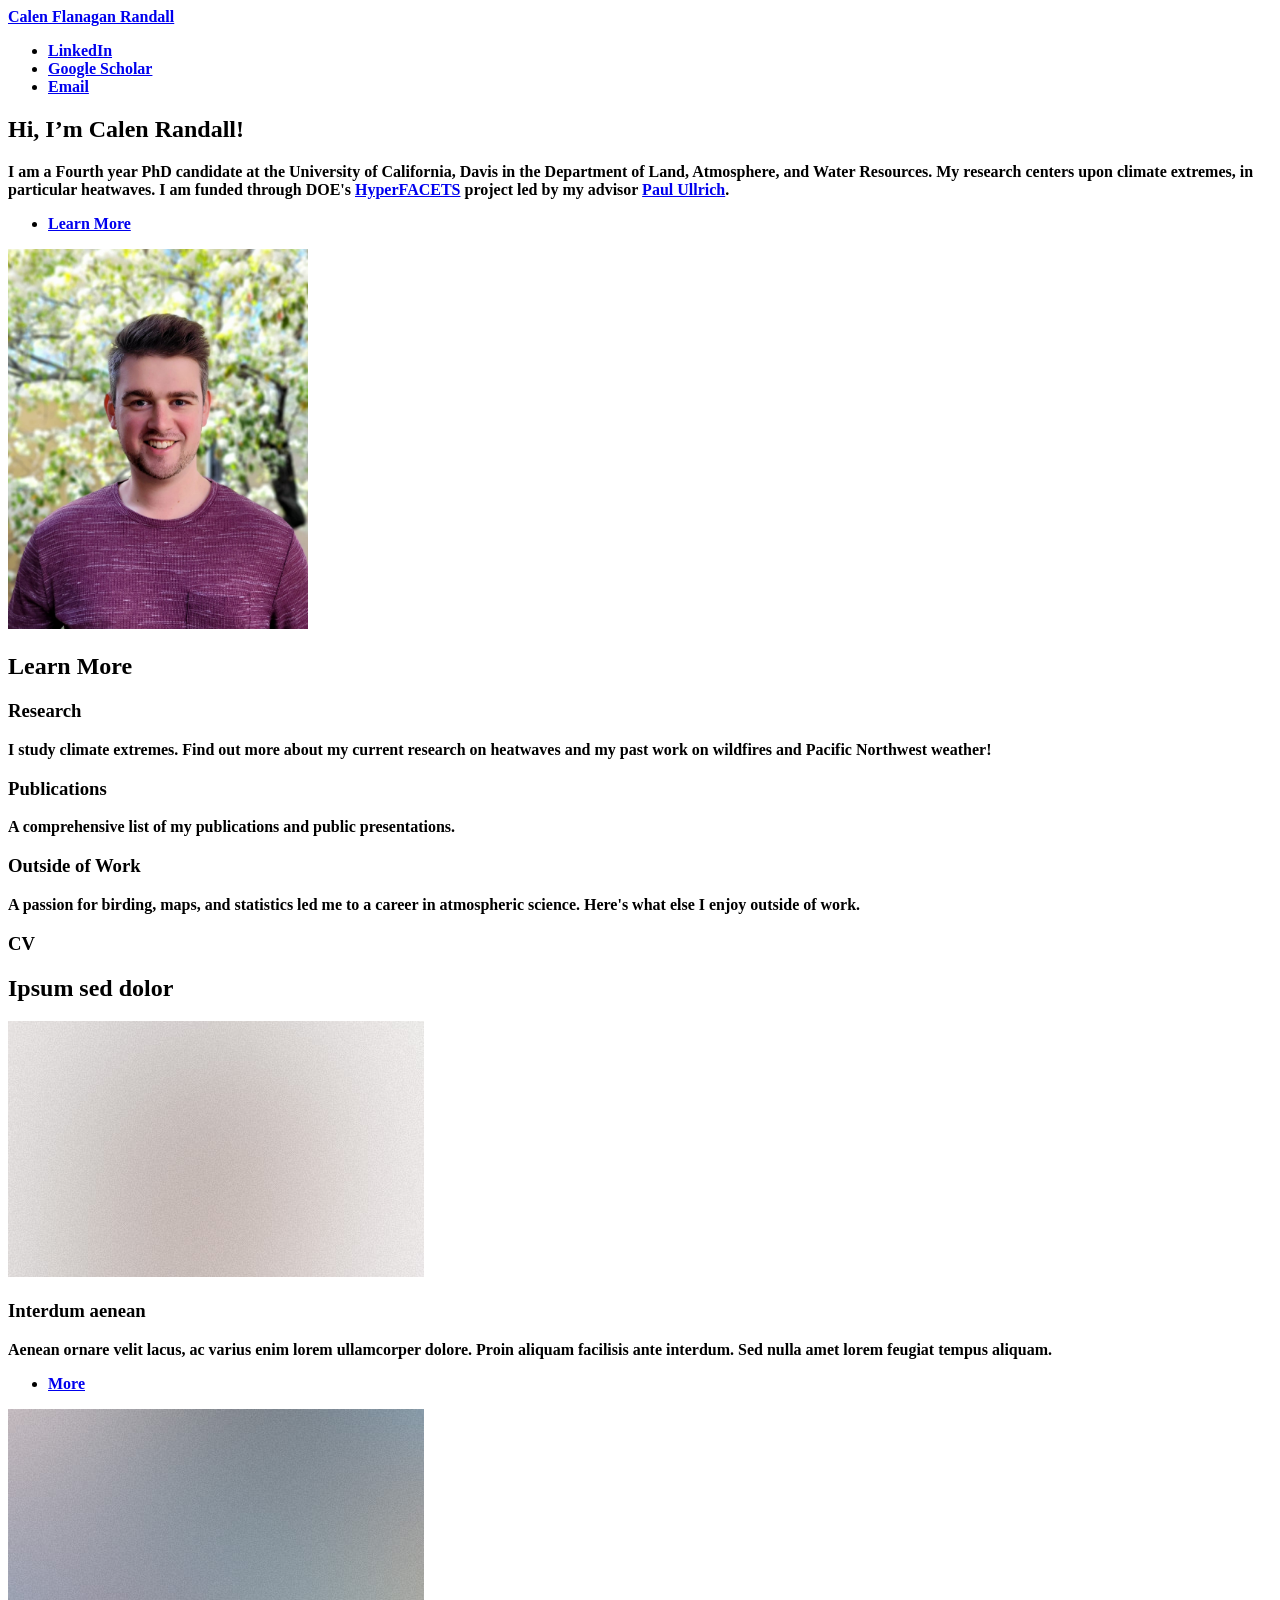
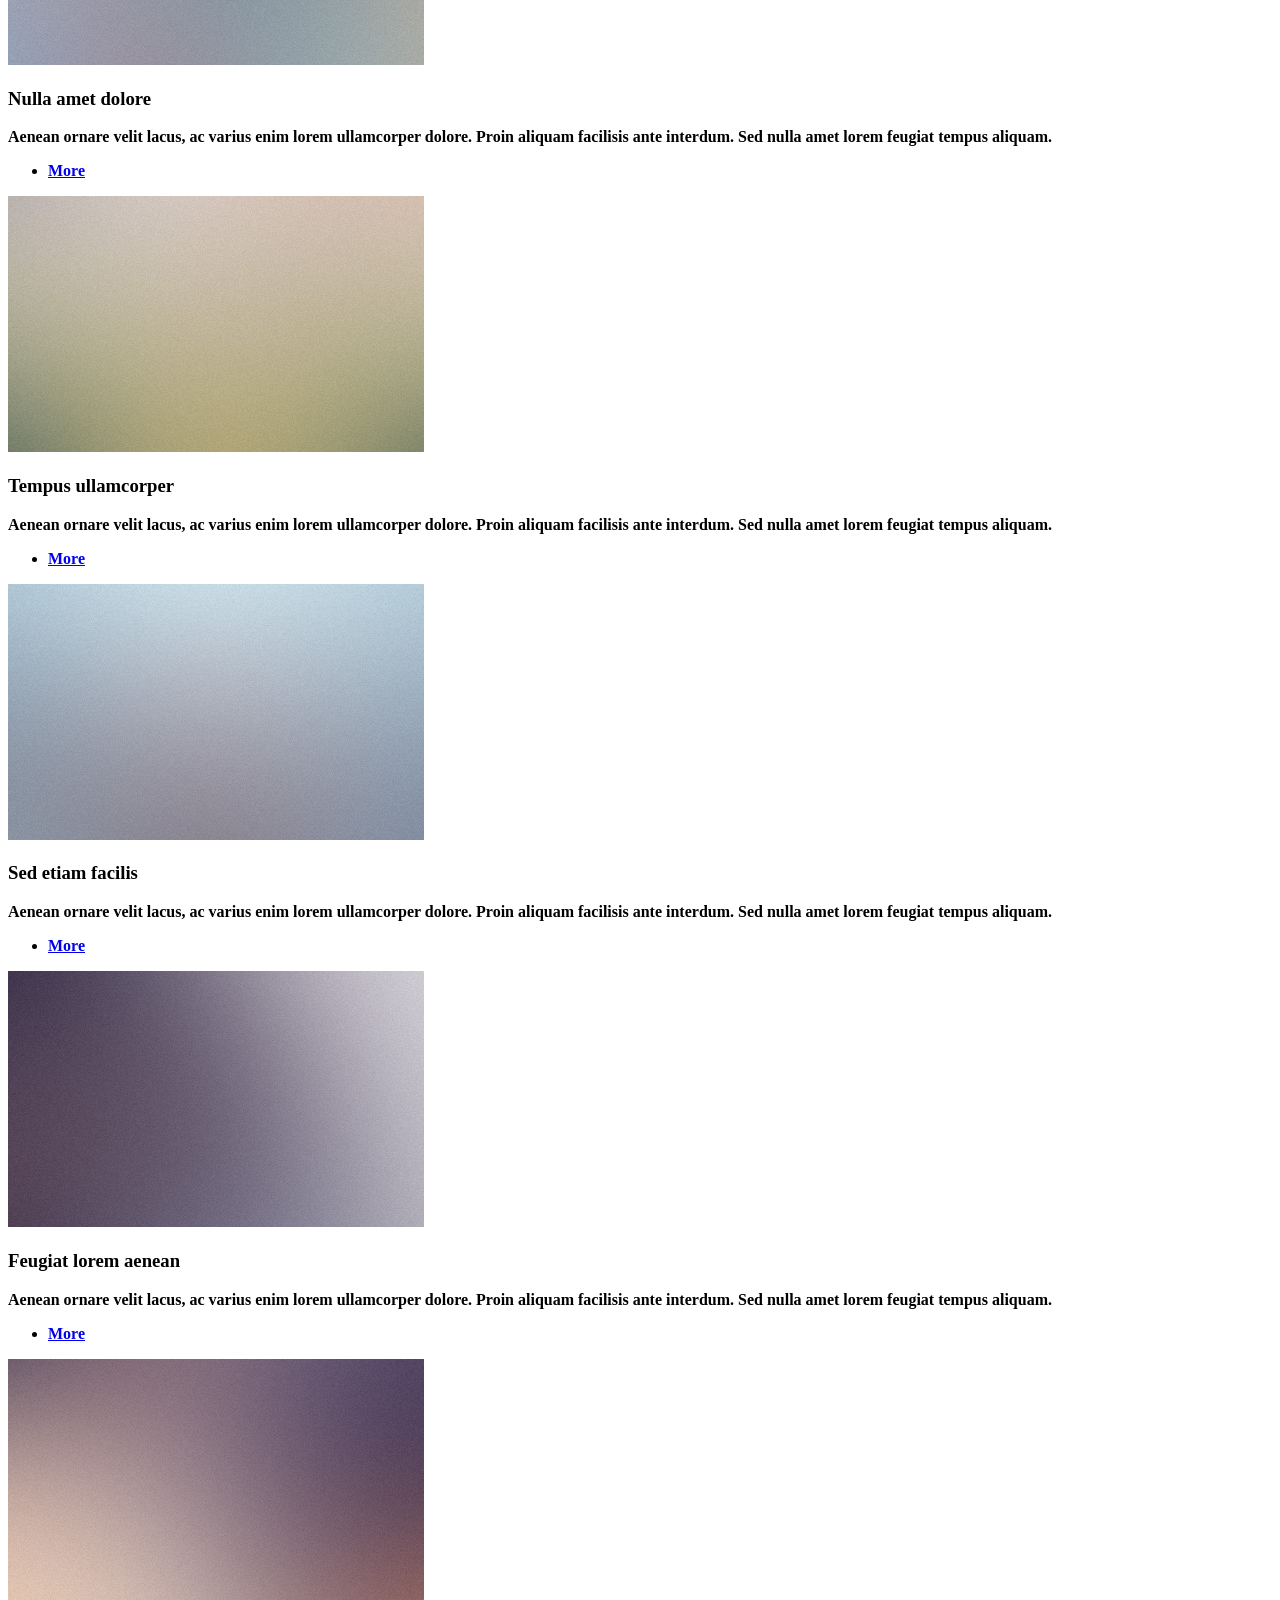
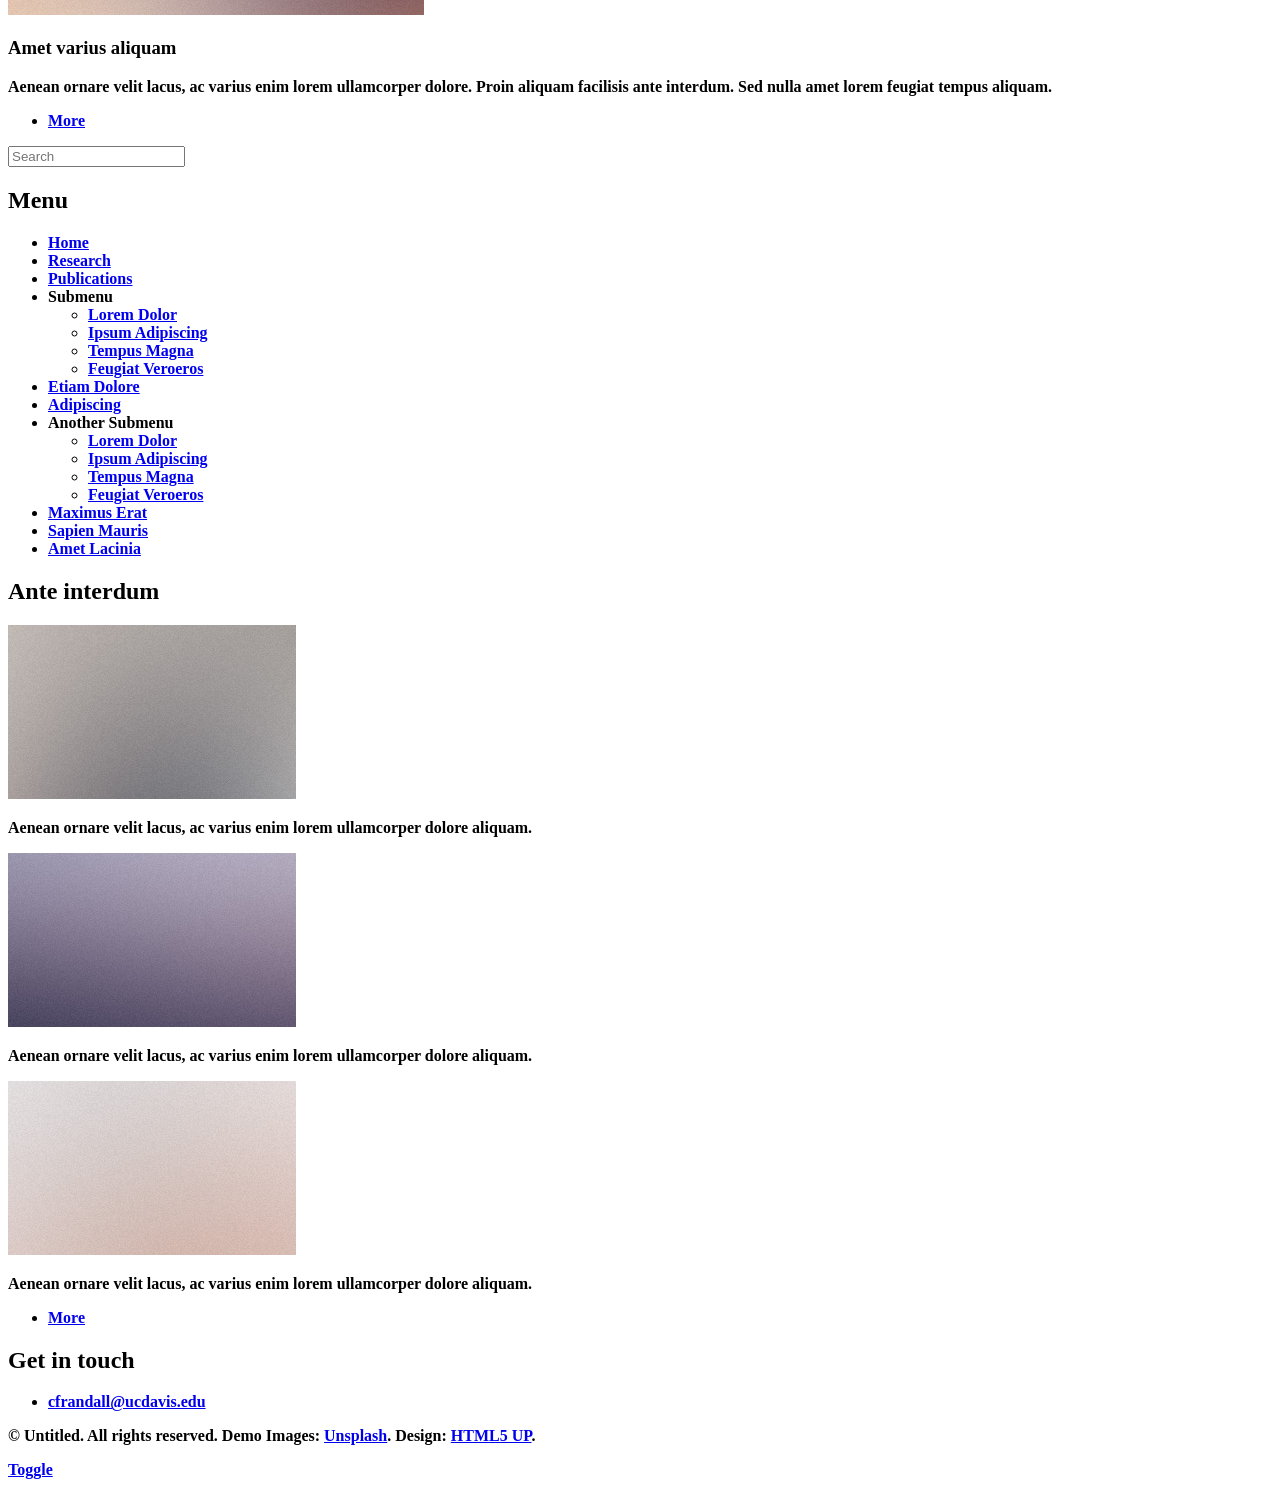
==== index.html @ b9c33fee "Replace HTML entity codes with actual characters" ====
<!DOCTYPE HTML>
<!--
	Calen Flanagan Randall
-->
<html>
	<head>
		<title>Calen Flanagan Randall</title>
		<meta charset="utf-8" />
		<meta name="viewport" content="width=device-width, initial-scale=1, user-scalable=no" />
		<link rel="stylesheet" href="assets/css/main.css" />
	</head>
	<body class="is-preload">

		<!-- Wrapper -->
			<div id="wrapper">

				<!-- Main -->
					<div id="main">
						<div class="inner">

							<!-- Header -->
								<header id="header">
									<a href="index.html" class="logo"><strong>Calen Flanagan Randall</a>
										<ul class="icons">
										  <!-- LinkedIn -->
										  <li>
										    <a href="https://www.linkedin.com/in/calen-randall-4a6a5a121/" class="icon brands fa-linkedin" target="_blank">
										      <span class="label">LinkedIn</span>
										    </a>
										  </li>
										
										  <!-- Google Scholar -->
										  <li>
										    <a href="https://scholar.google.com/citations?user=Tl04K30AAAAJ&hl=en&oi=ao" class="icon brands fa-google" target="_blank">
										      <span class="label">Google Scholar</span>
										    </a>
										  </li>
										
										  <!-- Gmail -->
										  <li>
										    <a href="mailto:cfrandall@ucdavis.edu" class="icon fa-envelope" target="_blank">
										      <span class="label">Email</span>
										    </a>
										  </li>
										</ul>
								</header>

							<!-- Banner -->
								<section id="banner">
									<div class="content">
										<header>
											<h1>Hi, I’m Calen Randall!<br />

										</header>
										<p>
										  I am a Fourth year PhD candidate at the University of California, Davis in the Department of Land, Atmosphere, and Water Resources. My research centers upon climate extremes, in particular heatwaves. I am funded through DOE's 
										  <a href="https://hyperfacets.ucdavis.edu" target="_blank">HyperFACETS</a> project led by my advisor
											<a href="https://climate.ucdavis.edu" target="_blank">Paul Ullrich</a>.
										</p>
										<ul class="actions">
											<li><a href="#" class="button big">Learn More</a></li>
										</ul>
									</div>
									<span class="image object">
										<img src="images/c9d5d6b9-859e-4ee4-bd89-5c98ac299bd4.jpg" alt="Head Shot" width="300" />
									</span>
								</section>

							<!-- Section -->
								<section>
									<header class="major">
										<h2>Learn More</h2>
									</header>
									<div class="features">
										<article>
											<span class="icon fa-thermometer-full"></span>
											<div class="content">
												<h3>Research</h3>
												<p>I study climate extremes. Find out more about my current research on heatwaves and my past work on wildfires and Pacific Northwest weather!</p>
											</div>
										</article>
										<article>
											<span class="icon solid fa-scroll"></span>
											<div class="content">
												<h3>Publications</h3>
												<p>A comprehensive list of my publications and public presentations.</p>
											</div>
										</article>
										<article>
											<span class="icon solid fa-crow"></span>
											<div class="content">
												<h3>Outside of Work</h3>
												<p>A passion for birding, maps, and statistics led me to a career in atmospheric science. Here's what else I enjoy outside of work.</p>
											</div>
										</article>
										<article>
											<span class="icon solid fa-file-alt"></span>
											<div class="content">
												<h3>CV</h3>
												<p></p>
											</div>
										</article>
									</div>
								</section>

							<!-- Section -->
								<section>
									<header class="major">
										<h2>Ipsum sed dolor</h2>
									</header>
									<div class="posts">
										<article>
											<a href="#" class="image"><img src="images/pic01.jpg" alt="" /></a>
											<h3>Interdum aenean</h3>
											<p>Aenean ornare velit lacus, ac varius enim lorem ullamcorper dolore. Proin aliquam facilisis ante interdum. Sed nulla amet lorem feugiat tempus aliquam.</p>
											<ul class="actions">
												<li><a href="#" class="button">More</a></li>
											</ul>
										</article>
										<article>
											<a href="#" class="image"><img src="images/pic02.jpg" alt="" /></a>
											<h3>Nulla amet dolore</h3>
											<p>Aenean ornare velit lacus, ac varius enim lorem ullamcorper dolore. Proin aliquam facilisis ante interdum. Sed nulla amet lorem feugiat tempus aliquam.</p>
											<ul class="actions">
												<li><a href="#" class="button">More</a></li>
											</ul>
										</article>
										<article>
											<a href="#" class="image"><img src="images/pic03.jpg" alt="" /></a>
											<h3>Tempus ullamcorper</h3>
											<p>Aenean ornare velit lacus, ac varius enim lorem ullamcorper dolore. Proin aliquam facilisis ante interdum. Sed nulla amet lorem feugiat tempus aliquam.</p>
											<ul class="actions">
												<li><a href="#" class="button">More</a></li>
											</ul>
										</article>
										<article>
											<a href="#" class="image"><img src="images/pic04.jpg" alt="" /></a>
											<h3>Sed etiam facilis</h3>
											<p>Aenean ornare velit lacus, ac varius enim lorem ullamcorper dolore. Proin aliquam facilisis ante interdum. Sed nulla amet lorem feugiat tempus aliquam.</p>
											<ul class="actions">
												<li><a href="#" class="button">More</a></li>
											</ul>
										</article>
										<article>
											<a href="#" class="image"><img src="images/pic05.jpg" alt="" /></a>
											<h3>Feugiat lorem aenean</h3>
											<p>Aenean ornare velit lacus, ac varius enim lorem ullamcorper dolore. Proin aliquam facilisis ante interdum. Sed nulla amet lorem feugiat tempus aliquam.</p>
											<ul class="actions">
												<li><a href="#" class="button">More</a></li>
											</ul>
										</article>
										<article>
											<a href="#" class="image"><img src="images/pic06.jpg" alt="" /></a>
											<h3>Amet varius aliquam</h3>
											<p>Aenean ornare velit lacus, ac varius enim lorem ullamcorper dolore. Proin aliquam facilisis ante interdum. Sed nulla amet lorem feugiat tempus aliquam.</p>
											<ul class="actions">
												<li><a href="#" class="button">More</a></li>
											</ul>
										</article>
									</div>
								</section>

						</div>
					</div>

				<!-- Sidebar -->
					<div id="sidebar">
						<div class="inner">

							<!-- Search -->
								<section id="search" class="alt">
									<form method="post" action="#">
										<input type="text" name="query" id="query" placeholder="Search" />
									</form>
								</section>

							<!-- Menu -->
								<nav id="menu">
									<header class="major">
										<h2>Menu</h2>
									</header>
									<ul>
										<li><a href="index.html">Home</a></li>
										<li><a href="generic.html">Research</a></li>
										<li><a href="elements.html">Publications</a></li>
										<li>
											<span class="opener">Submenu</span>
											<ul>
												<li><a href="#">Lorem Dolor</a></li>
												<li><a href="#">Ipsum Adipiscing</a></li>
												<li><a href="#">Tempus Magna</a></li>
												<li><a href="#">Feugiat Veroeros</a></li>
											</ul>
										</li>
										<li><a href="#">Etiam Dolore</a></li>
										<li><a href="#">Adipiscing</a></li>
										<li>
											<span class="opener">Another Submenu</span>
											<ul>
												<li><a href="#">Lorem Dolor</a></li>
												<li><a href="#">Ipsum Adipiscing</a></li>
												<li><a href="#">Tempus Magna</a></li>
												<li><a href="#">Feugiat Veroeros</a></li>
											</ul>
										</li>
										<li><a href="#">Maximus Erat</a></li>
										<li><a href="#">Sapien Mauris</a></li>
										<li><a href="#">Amet Lacinia</a></li>
									</ul>
								</nav>

							<!-- Section -->
								<section>
									<header class="major">
										<h2>Ante interdum</h2>
									</header>
									<div class="mini-posts">
										<article>
											<a href="#" class="image"><img src="images/pic07.jpg" alt="" /></a>
											<p>Aenean ornare velit lacus, ac varius enim lorem ullamcorper dolore aliquam.</p>
										</article>
										<article>
											<a href="#" class="image"><img src="images/pic08.jpg" alt="" /></a>
											<p>Aenean ornare velit lacus, ac varius enim lorem ullamcorper dolore aliquam.</p>
										</article>
										<article>
											<a href="#" class="image"><img src="images/pic09.jpg" alt="" /></a>
											<p>Aenean ornare velit lacus, ac varius enim lorem ullamcorper dolore aliquam.</p>
										</article>
									</div>
									<ul class="actions">
										<li><a href="#" class="button">More</a></li>
									</ul>
								</section>

							<!-- Section -->
								<section>
									<header class="major">
										<h2>Get in touch</h2>
									</header>
									<ul class="contact">
										<li class="icon solid fa-envelope"><a href="#">cfrandall@ucdavis.edu</a></li>
									</ul>
								</section>

							<!-- Footer -->
								<footer id="footer">
									<p class="copyright">&copy; Untitled. All rights reserved. Demo Images: <a href="https://unsplash.com">Unsplash</a>. Design: <a href="https://html5up.net">HTML5 UP</a>.</p>
								</footer>

						</div>
					</div>

			</div>

		<!-- Scripts -->
			<script src="assets/js/jquery.min.js"></script>
			<script src="assets/js/browser.min.js"></script>
			<script src="assets/js/breakpoints.min.js"></script>
			<script src="assets/js/util.js"></script>
			<script src="assets/js/main.js"></script>

	</body>

</html>
---- assets/css/main.css ----
@import url(fontawesome-all.min.css);
@import url("https://fonts.googleapis.com/css?family=Open+Sans:400,600,400italic,600italic|Roboto+Slab:400,700");
/*
	Editorial by HTML5 UP
	html5up.net | @ajlkn
	Free for personal and commercial use under the CCA 3.0 license (html5up.net/license)
*/
html, body, div, span, applet, object,
iframe, h1, h2, h3, h4, h5, h6, p, blockquote,
pre, a, abbr, acronym, address, big, cite,
code, del, dfn, em, img, ins, kbd, q, s, samp,
small, strike, strong, sub, sup, tt, var, b,
u, i, center, dl, dt, dd, ol, ul, li, fieldset,
form, label, legend, table, caption, tbody,
tfoot, thead, tr, th, td, article, aside,
canvas, details, embed, figure, figcaption,
footer, header, hgroup, menu, nav, output, ruby,
section, summary, time, mark, audio, video {
  margin: 0;
  padding: 0;
  border: 0;
  font-size: 100%;
  font: inherit;
  vertical-align: baseline; }

article, aside, details, figcaption, figure,
footer, header, hgroup, menu, nav, section {
  display: block; }

body {
  line-height: 1; }

ol, ul {
  list-style: none; }

blockquote, q {
  quotes: none; }
  blockquote:before, blockquote:after, q:before, q:after {
    content: '';
    content: none; }

table {
  border-collapse: collapse;
  border-spacing: 0; }

body {
  -webkit-text-size-adjust: none; }

mark {
  background-color: transparent;
  color: inherit; }

input::-moz-focus-inner {
  border: 0;
  padding: 0; }

input, select, textarea {
  -moz-appearance: none;
  -webkit-appearance: none;
  -ms-appearance: none;
  appearance: none; }

/* Basic */
@-ms-viewport {
  width: device-width; }

body {
  -ms-overflow-style: scrollbar; }

@media screen and (max-width: 480px) {
  html, body {
    min-width: 320px; } }

html {
  box-sizing: border-box; }

*, *:before, *:after {
  box-sizing: inherit; }

body {
  background: #ffffff; }
  body.is-preload *, body.is-preload *:before, body.is-preload *:after, body.is-resizing *, body.is-resizing *:before, body.is-resizing *:after {
    -moz-animation: none !important;
    -webkit-animation: none !important;
    -ms-animation: none !important;
    animation: none !important;
    -moz-transition: none !important;
    -webkit-transition: none !important;
    -ms-transition: none !important;
    transition: none !important; }

/* Type */
body, input, select, textarea {
  color: #7f888f;
  font-family: "Open Sans", sans-serif;
  font-size: 13pt;
  font-weight: 400;
  line-height: 1.65; }
  @media screen and (max-width: 1680px) {
    body, input, select, textarea {
      font-size: 11pt; } }
  @media screen and (max-width: 1280px) {
    body, input, select, textarea {
      font-size: 10pt; } }
  @media screen and (max-width: 360px) {
    body, input, select, textarea {
      font-size: 9pt; } }

a {
  -moz-transition: color 0.2s ease-in-out, border-bottom-color 0.2s ease-in-out;
  -webkit-transition: color 0.2s ease-in-out, border-bottom-color 0.2s ease-in-out;
  -ms-transition: color 0.2s ease-in-out, border-bottom-color 0.2s ease-in-out;
  transition: color 0.2s ease-in-out, border-bottom-color 0.2s ease-in-out;
  border-bottom: dotted 1px;
  color: #f56a6a;
  text-decoration: none; }
  a:hover {
    border-bottom-color: #f56a6a;
    color: #f56a6a !important; }
    a:hover strong {
      color: inherit; }

strong, b {
  color: #3d4449;
  font-weight: 600; }

em, i {
  font-style: italic; }

p {
  margin: 0 0 2em 0; }

h1, h2, h3, h4, h5, h6 {
  color: #3d4449;
  font-family: "Roboto Slab", serif;
  font-weight: 700;
  line-height: 1.5;
  margin: 0 0 1em 0; }
  h1 a, h2 a, h3 a, h4 a, h5 a, h6 a {
    color: inherit;
    text-decoration: none;
    border-bottom: 0; }

h1 {
  font-size: 4em;
  margin: 0 0 0.5em 0;
  line-height: 1.3; }

h2 {
  font-size: 1.75em; }

h3 {
  font-size: 1.25em; }

h4 {
  font-size: 1.1em; }

h5 {
  font-size: 0.9em; }

h6 {
  font-size: 0.7em; }

@media screen and (max-width: 1680px) {
  h1 {
    font-size: 3.5em; } }

@media screen and (max-width: 980px) {
  h1 {
    font-size: 3.25em; } }

@media screen and (max-width: 736px) {
  h1 {
    font-size: 2em;
    line-height: 1.4; }
  h2 {
    font-size: 1.5em; } }

sub {
  font-size: 0.8em;
  position: relative;
  top: 0.5em; }

sup {
  font-size: 0.8em;
  position: relative;
  top: -0.5em; }

blockquote {
  border-left: solid 3px rgba(210, 215, 217, 0.75);
  font-style: italic;
  margin: 0 0 2em 0;
  padding: 0.5em 0 0.5em 2em; }

code {
  background: rgba(230, 235, 237, 0.25);
  border-radius: 0.375em;
  border: solid 1px rgba(210, 215, 217, 0.75);
  font-family: "Courier New", monospace;
  font-size: 0.9em;
  margin: 0 0.25em;
  padding: 0.25em 0.65em; }

pre {
  -webkit-overflow-scrolling: touch;
  font-family: "Courier New", monospace;
  font-size: 0.9em;
  margin: 0 0 2em 0; }
  pre code {
    display: block;
    line-height: 1.75;
    padding: 1em 1.5em;
    overflow-x: auto; }

hr {
  border: 0;
  border-bottom: solid 1px rgba(210, 215, 217, 0.75);
  margin: 2em 0; }
  hr.major {
    margin: 3em 0; }

.align-left {
  text-align: left; }

.align-center {
  text-align: center; }

.align-right {
  text-align: right; }

/* Row */
.row {
  display: flex;
  flex-wrap: wrap;
  box-sizing: border-box;
  align-items: stretch; }
  .row > * {
    box-sizing: border-box; }
  .row.gtr-uniform > * > :last-child {
    margin-bottom: 0; }
  .row.aln-left {
    justify-content: flex-start; }
  .row.aln-center {
    justify-content: center; }
  .row.aln-right {
    justify-content: flex-end; }
  .row.aln-top {
    align-items: flex-start; }
  .row.aln-middle {
    align-items: center; }
  .row.aln-bottom {
    align-items: flex-end; }
  .row > .imp {
    order: -1; }
  .row > .col-1 {
    width: 8.33333%; }
  .row > .off-1 {
    margin-left: 8.33333%; }
  .row > .col-2 {
    width: 16.66667%; }
  .row > .off-2 {
    margin-left: 16.66667%; }
  .row > .col-3 {
    width: 25%; }
  .row > .off-3 {
    margin-left: 25%; }
  .row > .col-4 {
    width: 33.33333%; }
  .row > .off-4 {
    margin-left: 33.33333%; }
  .row > .col-5 {
    width: 41.66667%; }
  .row > .off-5 {
    margin-left: 41.66667%; }
  .row > .col-6 {
    width: 50%; }
  .row > .off-6 {
    margin-left: 50%; }
  .row > .col-7 {
    width: 58.33333%; }
  .row > .off-7 {
    margin-left: 58.33333%; }
  .row > .col-8 {
    width: 66.66667%; }
  .row > .off-8 {
    margin-left: 66.66667%; }
  .row > .col-9 {
    width: 75%; }
  .row > .off-9 {
    margin-left: 75%; }
  .row > .col-10 {
    width: 83.33333%; }
  .row > .off-10 {
    margin-left: 83.33333%; }
  .row > .col-11 {
    width: 91.66667%; }
  .row > .off-11 {
    margin-left: 91.66667%; }
  .row > .col-12 {
    width: 100%; }
  .row > .off-12 {
    margin-left: 100%; }
  .row.gtr-0 {
    margin-top: 0;
    margin-left: 0em; }
    .row.gtr-0 > * {
      padding: 0 0 0 0em; }
    .row.gtr-0.gtr-uniform {
      margin-top: 0em; }
      .row.gtr-0.gtr-uniform > * {
        padding-top: 0em; }
  .row.gtr-25 {
    margin-top: 0;
    margin-left: -0.375em; }
    .row.gtr-25 > * {
      padding: 0 0 0 0.375em; }
    .row.gtr-25.gtr-uniform {
      margin-top: -0.375em; }
      .row.gtr-25.gtr-uniform > * {
        padding-top: 0.375em; }
  .row.gtr-50 {
    margin-top: 0;
    margin-left: -0.75em; }
    .row.gtr-50 > * {
      padding: 0 0 0 0.75em; }
    .row.gtr-50.gtr-uniform {
      margin-top: -0.75em; }
      .row.gtr-50.gtr-uniform > * {
        padding-top: 0.75em; }
  .row {
    margin-top: 0;
    margin-left: -1.5em; }
    .row > * {
      padding: 0 0 0 1.5em; }
    .row.gtr-uniform {
      margin-top: -1.5em; }
      .row.gtr-uniform > * {
        padding-top: 1.5em; }
  .row.gtr-150 {
    margin-top: 0;
    margin-left: -2.25em; }
    .row.gtr-150 > * {
      padding: 0 0 0 2.25em; }
    .row.gtr-150.gtr-uniform {
      margin-top: -2.25em; }
      .row.gtr-150.gtr-uniform > * {
        padding-top: 2.25em; }
  .row.gtr-200 {
    margin-top: 0;
    margin-left: -3em; }
    .row.gtr-200 > * {
      padding: 0 0 0 3em; }
    .row.gtr-200.gtr-uniform {
      margin-top: -3em; }
      .row.gtr-200.gtr-uniform > * {
        padding-top: 3em; }
  @media screen and (max-width: 1680px) {
    .row {
      display: flex;
      flex-wrap: wrap;
      box-sizing: border-box;
      align-items: stretch; }
      .row > * {
        box-sizing: border-box; }
      .row.gtr-uniform > * > :last-child {
        margin-bottom: 0; }
      .row.aln-left {
        justify-content: flex-start; }
      .row.aln-center {
        justify-content: center; }
      .row.aln-right {
        justify-content: flex-end; }
      .row.aln-top {
        align-items: flex-start; }
      .row.aln-middle {
        align-items: center; }
      .row.aln-bottom {
        align-items: flex-end; }
      .row > .imp-xlarge {
        order: -1; }
      .row > .col-1-xlarge {
        width: 8.33333%; }
      .row > .off-1-xlarge {
        margin-left: 8.33333%; }
      .row > .col-2-xlarge {
        width: 16.66667%; }
      .row > .off-2-xlarge {
        margin-left: 16.66667%; }
      .row > .col-3-xlarge {
        width: 25%; }
      .row > .off-3-xlarge {
        margin-left: 25%; }
      .row > .col-4-xlarge {
        width: 33.33333%; }
      .row > .off-4-xlarge {
        margin-left: 33.33333%; }
      .row > .col-5-xlarge {
        width: 41.66667%; }
      .row > .off-5-xlarge {
        margin-left: 41.66667%; }
      .row > .col-6-xlarge {
        width: 50%; }
      .row > .off-6-xlarge {
        margin-left: 50%; }
      .row > .col-7-xlarge {
        width: 58.33333%; }
      .row > .off-7-xlarge {
        margin-left: 58.33333%; }
      .row > .col-8-xlarge {
        width: 66.66667%; }
      .row > .off-8-xlarge {
        margin-left: 66.66667%; }
      .row > .col-9-xlarge {
        width: 75%; }
      .row > .off-9-xlarge {
        margin-left: 75%; }
      .row > .col-10-xlarge {
        width: 83.33333%; }
      .row > .off-10-xlarge {
        margin-left: 83.33333%; }
      .row > .col-11-xlarge {
        width: 91.66667%; }
      .row > .off-11-xlarge {
        margin-left: 91.66667%; }
      .row > .col-12-xlarge {
        width: 100%; }
      .row > .off-12-xlarge {
        margin-left: 100%; }
      .row.gtr-0 {
        margin-top: 0;
        margin-left: 0em; }
        .row.gtr-0 > * {
          padding: 0 0 0 0em; }
        .row.gtr-0.gtr-uniform {
          margin-top: 0em; }
          .row.gtr-0.gtr-uniform > * {
            padding-top: 0em; }
      .row.gtr-25 {
        margin-top: 0;
        margin-left: -0.375em; }
        .row.gtr-25 > * {
          padding: 0 0 0 0.375em; }
        .row.gtr-25.gtr-uniform {
          margin-top: -0.375em; }
          .row.gtr-25.gtr-uniform > * {
            padding-top: 0.375em; }
      .row.gtr-50 {
        margin-top: 0;
        margin-left: -0.75em; }
        .row.gtr-50 > * {
          padding: 0 0 0 0.75em; }
        .row.gtr-50.gtr-uniform {
          margin-top: -0.75em; }
          .row.gtr-50.gtr-uniform > * {
            padding-top: 0.75em; }
      .row {
        margin-top: 0;
        margin-left: -1.5em; }
        .row > * {
          padding: 0 0 0 1.5em; }
        .row.gtr-uniform {
          margin-top: -1.5em; }
          .row.gtr-uniform > * {
            padding-top: 1.5em; }
      .row.gtr-150 {
        margin-top: 0;
        margin-left: -2.25em; }
        .row.gtr-150 > * {
          padding: 0 0 0 2.25em; }
        .row.gtr-150.gtr-uniform {
          margin-top: -2.25em; }
          .row.gtr-150.gtr-uniform > * {
            padding-top: 2.25em; }
      .row.gtr-200 {
        margin-top: 0;
        margin-left: -3em; }
        .row.gtr-200 > * {
          padding: 0 0 0 3em; }
        .row.gtr-200.gtr-uniform {
          margin-top: -3em; }
          .row.gtr-200.gtr-uniform > * {
            padding-top: 3em; } }
  @media screen and (max-width: 1280px) {
    .row {
      display: flex;
      flex-wrap: wrap;
      box-sizing: border-box;
      align-items: stretch; }
      .row > * {
        box-sizing: border-box; }
      .row.gtr-uniform > * > :last-child {
        margin-bottom: 0; }
      .row.aln-left {
        justify-content: flex-start; }
      .row.aln-center {
        justify-content: center; }
      .row.aln-right {
        justify-content: flex-end; }
      .row.aln-top {
        align-items: flex-start; }
      .row.aln-middle {
        align-items: center; }
      .row.aln-bottom {
        align-items: flex-end; }
      .row > .imp-large {
        order: -1; }
      .row > .col-1-large {
        width: 8.33333%; }
      .row > .off-1-large {
        margin-left: 8.33333%; }
      .row > .col-2-large {
        width: 16.66667%; }
      .row > .off-2-large {
        margin-left: 16.66667%; }
      .row > .col-3-large {
        width: 25%; }
      .row > .off-3-large {
        margin-left: 25%; }
      .row > .col-4-large {
        width: 33.33333%; }
      .row > .off-4-large {
        margin-left: 33.33333%; }
      .row > .col-5-large {
        width: 41.66667%; }
      .row > .off-5-large {
        margin-left: 41.66667%; }
      .row > .col-6-large {
        width: 50%; }
      .row > .off-6-large {
        margin-left: 50%; }
      .row > .col-7-large {
        width: 58.33333%; }
      .row > .off-7-large {
        margin-left: 58.33333%; }
      .row > .col-8-large {
        width: 66.66667%; }
      .row > .off-8-large {
        margin-left: 66.66667%; }
      .row > .col-9-large {
        width: 75%; }
      .row > .off-9-large {
        margin-left: 75%; }
      .row > .col-10-large {
        width: 83.33333%; }
      .row > .off-10-large {
        margin-left: 83.33333%; }
      .row > .col-11-large {
        width: 91.66667%; }
      .row > .off-11-large {
        margin-left: 91.66667%; }
      .row > .col-12-large {
        width: 100%; }
      .row > .off-12-large {
        margin-left: 100%; }
      .row.gtr-0 {
        margin-top: 0;
        margin-left: 0em; }
        .row.gtr-0 > * {
          padding: 0 0 0 0em; }
        .row.gtr-0.gtr-uniform {
          margin-top: 0em; }
          .row.gtr-0.gtr-uniform > * {
            padding-top: 0em; }
      .row.gtr-25 {
        margin-top: 0;
        margin-left: -0.375em; }
        .row.gtr-25 > * {
          padding: 0 0 0 0.375em; }
        .row.gtr-25.gtr-uniform {
          margin-top: -0.375em; }
          .row.gtr-25.gtr-uniform > * {
            padding-top: 0.375em; }
      .row.gtr-50 {
        margin-top: 0;
        margin-left: -0.75em; }
        .row.gtr-50 > * {
          padding: 0 0 0 0.75em; }
        .row.gtr-50.gtr-uniform {
          margin-top: -0.75em; }
          .row.gtr-50.gtr-uniform > * {
            padding-top: 0.75em; }
      .row {
        margin-top: 0;
        margin-left: -1.5em; }
        .row > * {
          padding: 0 0 0 1.5em; }
        .row.gtr-uniform {
          margin-top: -1.5em; }
          .row.gtr-uniform > * {
            padding-top: 1.5em; }
      .row.gtr-150 {
        margin-top: 0;
        margin-left: -2.25em; }
        .row.gtr-150 > * {
          padding: 0 0 0 2.25em; }
        .row.gtr-150.gtr-uniform {
          margin-top: -2.25em; }
          .row.gtr-150.gtr-uniform > * {
            padding-top: 2.25em; }
      .row.gtr-200 {
        margin-top: 0;
        margin-left: -3em; }
        .row.gtr-200 > * {
          padding: 0 0 0 3em; }
        .row.gtr-200.gtr-uniform {
          margin-top: -3em; }
          .row.gtr-200.gtr-uniform > * {
            padding-top: 3em; } }
  @media screen and (max-width: 980px) {
    .row {
      display: flex;
      flex-wrap: wrap;
      box-sizing: border-box;
      align-items: stretch; }
      .row > * {
        box-sizing: border-box; }
      .row.gtr-uniform > * > :last-child {
        margin-bottom: 0; }
      .row.aln-left {
        justify-content: flex-start; }
      .row.aln-center {
        justify-content: center; }
      .row.aln-right {
        justify-content: flex-end; }
      .row.aln-top {
        align-items: flex-start; }
      .row.aln-middle {
        align-items: center; }
      .row.aln-bottom {
        align-items: flex-end; }
      .row > .imp-medium {
        order: -1; }
      .row > .col-1-medium {
        width: 8.33333%; }
      .row > .off-1-medium {
        margin-left: 8.33333%; }
      .row > .col-2-medium {
        width: 16.66667%; }
      .row > .off-2-medium {
        margin-left: 16.66667%; }
      .row > .col-3-medium {
        width: 25%; }
      .row > .off-3-medium {
        margin-left: 25%; }
      .row > .col-4-medium {
        width: 33.33333%; }
      .row > .off-4-medium {
        margin-left: 33.33333%; }
      .row > .col-5-medium {
        width: 41.66667%; }
      .row > .off-5-medium {
        margin-left: 41.66667%; }
      .row > .col-6-medium {
        width: 50%; }
      .row > .off-6-medium {
        margin-left: 50%; }
      .row > .col-7-medium {
        width: 58.33333%; }
      .row > .off-7-medium {
        margin-left: 58.33333%; }
      .row > .col-8-medium {
        width: 66.66667%; }
      .row > .off-8-medium {
        margin-left: 66.66667%; }
      .row > .col-9-medium {
        width: 75%; }
      .row > .off-9-medium {
        margin-left: 75%; }
      .row > .col-10-medium {
        width: 83.33333%; }
      .row > .off-10-medium {
        margin-left: 83.33333%; }
      .row > .col-11-medium {
        width: 91.66667%; }
      .row > .off-11-medium {
        margin-left: 91.66667%; }
      .row > .col-12-medium {
        width: 100%; }
      .row > .off-12-medium {
        margin-left: 100%; }
      .row.gtr-0 {
        margin-top: 0;
        margin-left: 0em; }
        .row.gtr-0 > * {
          padding: 0 0 0 0em; }
        .row.gtr-0.gtr-uniform {
          margin-top: 0em; }
          .row.gtr-0.gtr-uniform > * {
            padding-top: 0em; }
      .row.gtr-25 {
        margin-top: 0;
        margin-left: -0.375em; }
        .row.gtr-25 > * {
          padding: 0 0 0 0.375em; }
        .row.gtr-25.gtr-uniform {
          margin-top: -0.375em; }
          .row.gtr-25.gtr-uniform > * {
            padding-top: 0.375em; }
      .row.gtr-50 {
        margin-top: 0;
        margin-left: -0.75em; }
        .row.gtr-50 > * {
          padding: 0 0 0 0.75em; }
        .row.gtr-50.gtr-uniform {
          margin-top: -0.75em; }
          .row.gtr-50.gtr-uniform > * {
            padding-top: 0.75em; }
      .row {
        margin-top: 0;
        margin-left: -1.5em; }
        .row > * {
          padding: 0 0 0 1.5em; }
        .row.gtr-uniform {
          margin-top: -1.5em; }
          .row.gtr-uniform > * {
            padding-top: 1.5em; }
      .row.gtr-150 {
        margin-top: 0;
        margin-left: -2.25em; }
        .row.gtr-150 > * {
          padding: 0 0 0 2.25em; }
        .row.gtr-150.gtr-uniform {
          margin-top: -2.25em; }
          .row.gtr-150.gtr-uniform > * {
            padding-top: 2.25em; }
      .row.gtr-200 {
        margin-top: 0;
        margin-left: -3em; }
        .row.gtr-200 > * {
          padding: 0 0 0 3em; }
        .row.gtr-200.gtr-uniform {
          margin-top: -3em; }
          .row.gtr-200.gtr-uniform > * {
            padding-top: 3em; } }
  @media screen and (max-width: 736px) {
    .row {
      display: flex;
      flex-wrap: wrap;
      box-sizing: border-box;
      align-items: stretch; }
      .row > * {
        box-sizing: border-box; }
      .row.gtr-uniform > * > :last-child {
        margin-bottom: 0; }
      .row.aln-left {
        justify-content: flex-start; }
      .row.aln-center {
        justify-content: center; }
      .row.aln-right {
        justify-content: flex-end; }
      .row.aln-top {
        align-items: flex-start; }
      .row.aln-middle {
        align-items: center; }
      .row.aln-bottom {
        align-items: flex-end; }
      .row > .imp-small {
        order: -1; }
      .row > .col-1-small {
        width: 8.33333%; }
      .row > .off-1-small {
        margin-left: 8.33333%; }
      .row > .col-2-small {
        width: 16.66667%; }
      .row > .off-2-small {
        margin-left: 16.66667%; }
      .row > .col-3-small {
        width: 25%; }
      .row > .off-3-small {
        margin-left: 25%; }
      .row > .col-4-small {
        width: 33.33333%; }
      .row > .off-4-small {
        margin-left: 33.33333%; }
      .row > .col-5-small {
        width: 41.66667%; }
      .row > .off-5-small {
        margin-left: 41.66667%; }
      .row > .col-6-small {
        width: 50%; }
      .row > .off-6-small {
        margin-left: 50%; }
      .row > .col-7-small {
        width: 58.33333%; }
      .row > .off-7-small {
        margin-left: 58.33333%; }
      .row > .col-8-small {
        width: 66.66667%; }
      .row > .off-8-small {
        margin-left: 66.66667%; }
      .row > .col-9-small {
        width: 75%; }
      .row > .off-9-small {
        margin-left: 75%; }
      .row > .col-10-small {
        width: 83.33333%; }
      .row > .off-10-small {
        margin-left: 83.33333%; }
      .row > .col-11-small {
        width: 91.66667%; }
      .row > .off-11-small {
        margin-left: 91.66667%; }
      .row > .col-12-small {
        width: 100%; }
      .row > .off-12-small {
        margin-left: 100%; }
      .row.gtr-0 {
        margin-top: 0;
        margin-left: 0em; }
        .row.gtr-0 > * {
          padding: 0 0 0 0em; }
        .row.gtr-0.gtr-uniform {
          margin-top: 0em; }
          .row.gtr-0.gtr-uniform > * {
            padding-top: 0em; }
      .row.gtr-25 {
        margin-top: 0;
        margin-left: -0.375em; }
        .row.gtr-25 > * {
          padding: 0 0 0 0.375em; }
        .row.gtr-25.gtr-uniform {
          margin-top: -0.375em; }
          .row.gtr-25.gtr-uniform > * {
            padding-top: 0.375em; }
      .row.gtr-50 {
        margin-top: 0;
        margin-left: -0.75em; }
        .row.gtr-50 > * {
          padding: 0 0 0 0.75em; }
        .row.gtr-50.gtr-uniform {
          margin-top: -0.75em; }
          .row.gtr-50.gtr-uniform > * {
            padding-top: 0.75em; }
      .row {
        margin-top: 0;
        margin-left: -1.5em; }
        .row > * {
          padding: 0 0 0 1.5em; }
        .row.gtr-uniform {
          margin-top: -1.5em; }
          .row.gtr-uniform > * {
            padding-top: 1.5em; }
      .row.gtr-150 {
        margin-top: 0;
        margin-left: -2.25em; }
        .row.gtr-150 > * {
          padding: 0 0 0 2.25em; }
        .row.gtr-150.gtr-uniform {
          margin-top: -2.25em; }
          .row.gtr-150.gtr-uniform > * {
            padding-top: 2.25em; }
      .row.gtr-200 {
        margin-top: 0;
        margin-left: -3em; }
        .row.gtr-200 > * {
          padding: 0 0 0 3em; }
        .row.gtr-200.gtr-uniform {
          margin-top: -3em; }
          .row.gtr-200.gtr-uniform > * {
            padding-top: 3em; } }
  @media screen and (max-width: 480px) {
    .row {
      display: flex;
      flex-wrap: wrap;
      box-sizing: border-box;
      align-items: stretch; }
      .row > * {
        box-sizing: border-box; }
      .row.gtr-uniform > * > :last-child {
        margin-bottom: 0; }
      .row.aln-left {
        justify-content: flex-start; }
      .row.aln-center {
        justify-content: center; }
      .row.aln-right {
        justify-content: flex-end; }
      .row.aln-top {
        align-items: flex-start; }
      .row.aln-middle {
        align-items: center; }
      .row.aln-bottom {
        align-items: flex-end; }
      .row > .imp-xsmall {
        order: -1; }
      .row > .col-1-xsmall {
        width: 8.33333%; }
      .row > .off-1-xsmall {
        margin-left: 8.33333%; }
      .row > .col-2-xsmall {
        width: 16.66667%; }
      .row > .off-2-xsmall {
        margin-left: 16.66667%; }
      .row > .col-3-xsmall {
        width: 25%; }
      .row > .off-3-xsmall {
        margin-left: 25%; }
      .row > .col-4-xsmall {
        width: 33.33333%; }
      .row > .off-4-xsmall {
        margin-left: 33.33333%; }
      .row > .col-5-xsmall {
        width: 41.66667%; }
      .row > .off-5-xsmall {
        margin-left: 41.66667%; }
      .row > .col-6-xsmall {
        width: 50%; }
      .row > .off-6-xsmall {
        margin-left: 50%; }
      .row > .col-7-xsmall {
        width: 58.33333%; }
      .row > .off-7-xsmall {
        margin-left: 58.33333%; }
      .row > .col-8-xsmall {
        width: 66.66667%; }
      .row > .off-8-xsmall {
        margin-left: 66.66667%; }
      .row > .col-9-xsmall {
        width: 75%; }
      .row > .off-9-xsmall {
        margin-left: 75%; }
      .row > .col-10-xsmall {
        width: 83.33333%; }
      .row > .off-10-xsmall {
        margin-left: 83.33333%; }
      .row > .col-11-xsmall {
        width: 91.66667%; }
      .row > .off-11-xsmall {
        margin-left: 91.66667%; }
      .row > .col-12-xsmall {
        width: 100%; }
      .row > .off-12-xsmall {
        margin-left: 100%; }
      .row.gtr-0 {
        margin-top: 0;
        margin-left: 0em; }
        .row.gtr-0 > * {
          padding: 0 0 0 0em; }
        .row.gtr-0.gtr-uniform {
          margin-top: 0em; }
          .row.gtr-0.gtr-uniform > * {
            padding-top: 0em; }
      .row.gtr-25 {
        margin-top: 0;
        margin-left: -0.375em; }
        .row.gtr-25 > * {
          padding: 0 0 0 0.375em; }
        .row.gtr-25.gtr-uniform {
          margin-top: -0.375em; }
          .row.gtr-25.gtr-uniform > * {
            padding-top: 0.375em; }
      .row.gtr-50 {
        margin-top: 0;
        margin-left: -0.75em; }
        .row.gtr-50 > * {
          padding: 0 0 0 0.75em; }
        .row.gtr-50.gtr-uniform {
          margin-top: -0.75em; }
          .row.gtr-50.gtr-uniform > * {
            padding-top: 0.75em; }
      .row {
        margin-top: 0;
        margin-left: -1.5em; }
        .row > * {
          padding: 0 0 0 1.5em; }
        .row.gtr-uniform {
          margin-top: -1.5em; }
          .row.gtr-uniform > * {
            padding-top: 1.5em; }
      .row.gtr-150 {
        margin-top: 0;
        margin-left: -2.25em; }
        .row.gtr-150 > * {
          padding: 0 0 0 2.25em; }
        .row.gtr-150.gtr-uniform {
          margin-top: -2.25em; }
          .row.gtr-150.gtr-uniform > * {
            padding-top: 2.25em; }
      .row.gtr-200 {
        margin-top: 0;
        margin-left: -3em; }
        .row.gtr-200 > * {
          padding: 0 0 0 3em; }
        .row.gtr-200.gtr-uniform {
          margin-top: -3em; }
          .row.gtr-200.gtr-uniform > * {
            padding-top: 3em; } }

/* Section/Article */
section.special, article.special {
  text-align: center; }

header p {
  font-family: "Roboto Slab", serif;
  font-size: 1em;
  font-weight: 400;
  letter-spacing: 0.075em;
  margin-top: -0.5em;
  text-transform: uppercase; }

header.major > :last-child {
  border-bottom: solid 3px #f56a6a;
  display: inline-block;
  margin: 0 0 2em 0;
  padding: 0 0.75em 0.5em 0; }

header.main > :last-child {
  margin: 0 0 1em 0; }

/* Form */
form {
  margin: 0 0 2em 0; }

label {
  color: #3d4449;
  display: block;
  font-size: 0.9em;
  font-weight: 600;
  margin: 0 0 1em 0; }

input[type="text"],
input[type="password"],
input[type="email"],
input[type="tel"],
input[type="search"],
input[type="url"],
select,
textarea {
  -moz-appearance: none;
  -webkit-appearance: none;
  -ms-appearance: none;
  appearance: none;
  background: #ffffff;
  border-radius: 0.375em;
  border: none;
  border: solid 1px rgba(210, 215, 217, 0.75);
  color: inherit;
  display: block;
  outline: 0;
  padding: 0 1em;
  text-decoration: none;
  width: 100%; }
  input[type="text"]:invalid,
  input[type="password"]:invalid,
  input[type="email"]:invalid,
  input[type="tel"]:invalid,
  input[type="search"]:invalid,
  input[type="url"]:invalid,
  select:invalid,
  textarea:invalid {
    box-shadow: none; }
  input[type="text"]:focus,
  input[type="password"]:focus,
  input[type="email"]:focus,
  input[type="tel"]:focus,
  input[type="search"]:focus,
  input[type="url"]:focus,
  select:focus,
  textarea:focus {
    border-color: #f56a6a;
    box-shadow: 0 0 0 1px #f56a6a; }

select {
  background-image: url("data:image/svg+xml;charset=utf8,%3Csvg xmlns='http://www.w3.org/2000/svg' width='40' height='40' preserveAspectRatio='none' viewBox='0 0 40 40'%3E%3Cpath d='M9.4,12.3l10.4,10.4l10.4-10.4c0.2-0.2,0.5-0.4,0.9-0.4c0.3,0,0.6,0.1,0.9,0.4l3.3,3.3c0.2,0.2,0.4,0.5,0.4,0.9 c0,0.4-0.1,0.6-0.4,0.9L20.7,31.9c-0.2,0.2-0.5,0.4-0.9,0.4c-0.3,0-0.6-0.1-0.9-0.4L4.3,17.3c-0.2-0.2-0.4-0.5-0.4-0.9 c0-0.4,0.1-0.6,0.4-0.9l3.3-3.3c0.2-0.2,0.5-0.4,0.9-0.4S9.1,12.1,9.4,12.3z' fill='rgba(210, 215, 217, 0.75)' /%3E%3C/svg%3E");
  background-size: 1.25em;
  background-repeat: no-repeat;
  background-position: calc(100% - 1em) center;
  height: 2.75em;
  padding-right: 2.75em;
  text-overflow: ellipsis; }
  select option {
    color: #3d4449;
    background: #ffffff; }
  select:focus::-ms-value {
    background-color: transparent; }
  select::-ms-expand {
    display: none; }

input[type="text"],
input[type="password"],
input[type="email"],
input[type="tel"],
input[type="search"],
input[type="url"],
select {
  height: 2.75em; }

textarea {
  padding: 0.75em 1em; }

input[type="checkbox"],
input[type="radio"] {
  -moz-appearance: none;
  -webkit-appearance: none;
  -ms-appearance: none;
  appearance: none;
  display: block;
  float: left;
  margin-right: -2em;
  opacity: 0;
  width: 1em;
  z-index: -1; }
  input[type="checkbox"] + label,
  input[type="radio"] + label {
    text-decoration: none;
    color: #7f888f;
    cursor: pointer;
    display: inline-block;
    font-size: 1em;
    font-weight: 400;
    padding-left: 2.4em;
    padding-right: 0.75em;
    position: relative; }
    input[type="checkbox"] + label:before,
    input[type="radio"] + label:before {
      -moz-osx-font-smoothing: grayscale;
      -webkit-font-smoothing: antialiased;
      display: inline-block;
      font-style: normal;
      font-variant: normal;
      text-rendering: auto;
      line-height: 1;
      text-transform: none !important;
      font-family: 'Font Awesome 5 Free';
      font-weight: 900; }
    input[type="checkbox"] + label:before,
    input[type="radio"] + label:before {
      background: #ffffff;
      border-radius: 0.375em;
      border: solid 1px rgba(210, 215, 217, 0.75);
      content: '';
      display: inline-block;
      font-size: 0.8em;
      height: 2.0625em;
      left: 0;
      line-height: 2.0625em;
      position: absolute;
      text-align: center;
      top: 0;
      width: 2.0625em; }
  input[type="checkbox"]:checked + label:before,
  input[type="radio"]:checked + label:before {
    background: #3d4449;
    border-color: #3d4449;
    color: #ffffff;
    content: '\f00c'; }
  input[type="checkbox"]:focus + label:before,
  input[type="radio"]:focus + label:before {
    border-color: #f56a6a;
    box-shadow: 0 0 0 1px #f56a6a; }

input[type="checkbox"] + label:before {
  border-radius: 0.375em; }

input[type="radio"] + label:before {
  border-radius: 100%; }

::-webkit-input-placeholder {
  color: #9fa3a6 !important;
  opacity: 1.0; }

:-moz-placeholder {
  color: #9fa3a6 !important;
  opacity: 1.0; }

::-moz-placeholder {
  color: #9fa3a6 !important;
  opacity: 1.0; }

:-ms-input-placeholder {
  color: #9fa3a6 !important;
  opacity: 1.0; }

/* Box */
.box {
  border-radius: 0.375em;
  border: solid 1px rgba(210, 215, 217, 0.75);
  margin-bottom: 2em;
  padding: 1.5em; }
  .box > :last-child,
  .box > :last-child > :last-child,
  .box > :last-child > :last-child > :last-child {
    margin-bottom: 0; }
  .box.alt {
    border: 0;
    border-radius: 0;
    padding: 0; }

/* Icon */
.icon {
  text-decoration: none;
  border-bottom: none;
  position: relative; }
  .icon:before {
    -moz-osx-font-smoothing: grayscale;
    -webkit-font-smoothing: antialiased;
    display: inline-block;
    font-style: normal;
    font-variant: normal;
    text-rendering: auto;
    line-height: 1;
    text-transform: none !important;
    font-family: 'Font Awesome 5 Free';
    font-weight: 400; }
  .icon > .label {
    display: none; }
  .icon:before {
    line-height: inherit; }
  .icon.solid:before {
    font-weight: 900; }
  .icon.brands:before {
    font-family: 'Font Awesome 5 Brands'; }

/* Image */
.image {
  border-radius: 0.375em;
  border: 0;
  display: inline-block;
  position: relative; }
  .image img {
    border-radius: 0.375em;
    display: block; }
  .image.left, .image.right {
    max-width: 40%; }
    .image.left img, .image.right img {
      width: 100%; }
  .image.left {
    float: left;
    padding: 0 1.5em 1em 0;
    top: 0.25em; }
  .image.right {
    float: right;
    padding: 0 0 1em 1.5em;
    top: 0.25em; }
  .image.fit {
    display: block;
    margin: 0 0 2em 0;
    width: 100%; }
    .image.fit img {
      width: 100%; }
  .image.main {
    display: block;
    margin: 0 0 3em 0;
    width: 100%; }
    .image.main img {
      width: 100%; }

a.image {
  overflow: hidden; }
  a.image img {
    -moz-transition: -moz-transform 0.2s ease;
    -webkit-transition: -webkit-transform 0.2s ease;
    -ms-transition: -ms-transform 0.2s ease;
    transition: transform 0.2s ease; }
  a.image:hover img {
    -moz-transform: scale(1.075);
    -webkit-transform: scale(1.075);
    -ms-transform: scale(1.075);
    transform: scale(1.075); }

/* List */
ol {
  list-style: decimal;
  margin: 0 0 2em 0;
  padding-left: 1.25em; }
  ol li {
    padding-left: 0.25em; }

ul {
  list-style: disc;
  margin: 0 0 2em 0;
  padding-left: 1em; }
  ul li {
    padding-left: 0.5em; }
  ul.alt {
    list-style: none;
    padding-left: 0; }
    ul.alt li {
      border-top: solid 1px rgba(210, 215, 217, 0.75);
      padding: 0.5em 0; }
      ul.alt li:first-child {
        border-top: 0;
        padding-top: 0; }

dl {
  margin: 0 0 2em 0; }
  dl dt {
    display: block;
    font-weight: 600;
    margin: 0 0 1em 0; }
  dl dd {
    margin-left: 2em; }

/* Actions */
ul.actions {
  display: -moz-flex;
  display: -webkit-flex;
  display: -ms-flex;
  display: flex;
  cursor: default;
  list-style: none;
  margin-left: -1em;
  padding-left: 0; }
  ul.actions li {
    padding: 0 0 0 1em;
    vertical-align: middle; }
  ul.actions.special {
    -moz-justify-content: center;
    -webkit-justify-content: center;
    -ms-justify-content: center;
    justify-content: center;
    width: 100%;
    margin-left: 0; }
    ul.actions.special li:first-child {
      padding-left: 0; }
  ul.actions.stacked {
    -moz-flex-direction: column;
    -webkit-flex-direction: column;
    -ms-flex-direction: column;
    flex-direction: column;
    margin-left: 0; }
    ul.actions.stacked li {
      padding: 1.3em 0 0 0; }
      ul.actions.stacked li:first-child {
        padding-top: 0; }
  ul.actions.fit {
    width: calc(100% + 1em); }
    ul.actions.fit li {
      -moz-flex-grow: 1;
      -webkit-flex-grow: 1;
      -ms-flex-grow: 1;
      flex-grow: 1;
      -moz-flex-shrink: 1;
      -webkit-flex-shrink: 1;
      -ms-flex-shrink: 1;
      flex-shrink: 1;
      width: 100%; }
      ul.actions.fit li > * {
        width: 100%; }
    ul.actions.fit.stacked {
      width: 100%; }

/* Icons */
ul.icons {
  cursor: default;
  list-style: none;
  padding-left: 0; }
  ul.icons li {
    display: inline-block;
    padding: 0 1em 0 0; }
    ul.icons li:last-child {
      padding-right: 0; }
    ul.icons li .icon {
      color: inherit; }
      ul.icons li .icon:before {
        font-size: 1.25em; }

/* Contact */
ul.contact {
  list-style: none;
  padding: 0; }
  ul.contact li {
    text-decoration: none;
    border-top: solid 1px rgba(210, 215, 217, 0.75);
    margin: 1.5em 0 0 0;
    padding: 1.5em 0 0 3em;
    position: relative; }
    ul.contact li:before {
      -moz-osx-font-smoothing: grayscale;
      -webkit-font-smoothing: antialiased;
      display: inline-block;
      font-style: normal;
      font-variant: normal;
      text-rendering: auto;
      line-height: 1;
      text-transform: none !important;
      font-family: 'Font Awesome 5 Free';
      font-weight: 400; }
    ul.contact li:before {
      color: #f56a6a;
      display: inline-block;
      font-size: 1.5em;
      height: 1.125em;
      left: 0;
      line-height: 1.125em;
      position: absolute;
      text-align: center;
      top: 1em;
      width: 1.5em; }
    ul.contact li:first-child {
      border-top: 0;
      margin-top: 0;
      padding-top: 0; }
      ul.contact li:first-child:before {
        top: 0; }
    ul.contact li a {
      color: inherit; }

/* Pagination */
ul.pagination {
  cursor: default;
  list-style: none;
  padding-left: 0; }
  ul.pagination li {
    display: inline-block;
    padding-left: 0;
    vertical-align: middle; }
    ul.pagination li > .page {
      -moz-transition: background-color 0.2s ease-in-out, color 0.2s ease-in-out;
      -webkit-transition: background-color 0.2s ease-in-out, color 0.2s ease-in-out;
      -ms-transition: background-color 0.2s ease-in-out, color 0.2s ease-in-out;
      transition: background-color 0.2s ease-in-out, color 0.2s ease-in-out;
      border-bottom: 0;
      border-radius: 0.375em;
      display: inline-block;
      font-size: 0.8em;
      font-weight: 600;
      height: 2em;
      line-height: 2em;
      margin: 0 0.125em;
      min-width: 2em;
      padding: 0 0.5em;
      text-align: center; }
      ul.pagination li > .page.active {
        background-color: #f56a6a;
        color: #ffffff !important; }
        ul.pagination li > .page.active:hover {
          background-color: #f67878; }
        ul.pagination li > .page.active:active {
          background-color: #f45c5c; }
    ul.pagination li:first-child {
      padding-right: 0.75em; }
    ul.pagination li:last-child {
      padding-left: 0.75em; }
  @media screen and (max-width: 480px) {
    ul.pagination li:nth-child(n+2):nth-last-child(n+2) {
      display: none; }
    ul.pagination li:first-child {
      padding-right: 0; } }

/* Table */
.table-wrapper {
  -webkit-overflow-scrolling: touch;
  overflow-x: auto; }

table {
  margin: 0 0 2em 0;
  width: 100%; }
  table tbody tr {
    border: solid 1px rgba(210, 215, 217, 0.75);
    border-left: 0;
    border-right: 0; }
    table tbody tr:nth-child(2n + 1) {
      background-color: rgba(230, 235, 237, 0.25); }
  table td {
    padding: 0.75em 0.75em; }
  table th {
    color: #3d4449;
    font-size: 0.9em;
    font-weight: 600;
    padding: 0 0.75em 0.75em 0.75em;
    text-align: left; }
  table thead {
    border-bottom: solid 2px rgba(210, 215, 217, 0.75); }
  table tfoot {
    border-top: solid 2px rgba(210, 215, 217, 0.75); }
  table.alt {
    border-collapse: separate; }
    table.alt tbody tr td {
      border: solid 1px rgba(210, 215, 217, 0.75);
      border-left-width: 0;
      border-top-width: 0; }
      table.alt tbody tr td:first-child {
        border-left-width: 1px; }
    table.alt tbody tr:first-child td {
      border-top-width: 1px; }
    table.alt thead {
      border-bottom: 0; }
    table.alt tfoot {
      border-top: 0; }

/* Button */
input[type="submit"],
input[type="reset"],
input[type="button"],
button,
.button {
  -moz-appearance: none;
  -webkit-appearance: none;
  -ms-appearance: none;
  appearance: none;
  -moz-transition: background-color 0.2s ease-in-out, color 0.2s ease-in-out;
  -webkit-transition: background-color 0.2s ease-in-out, color 0.2s ease-in-out;
  -ms-transition: background-color 0.2s ease-in-out, color 0.2s ease-in-out;
  transition: background-color 0.2s ease-in-out, color 0.2s ease-in-out;
  background-color: transparent;
  border-radius: 0.375em;
  border: 0;
  box-shadow: inset 0 0 0 2px #f56a6a;
  color: #f56a6a !important;
  cursor: pointer;
  display: inline-block;
  font-family: "Roboto Slab", serif;
  font-size: 0.8em;
  font-weight: 700;
  height: 3.5em;
  letter-spacing: 0.075em;
  line-height: 3.5em;
  padding: 0 2.25em;
  text-align: center;
  text-decoration: none;
  text-transform: uppercase;
  white-space: nowrap; }
  input[type="submit"]:hover,
  input[type="reset"]:hover,
  input[type="button"]:hover,
  button:hover,
  .button:hover {
    background-color: rgba(245, 106, 106, 0.05); }
  input[type="submit"]:active,
  input[type="reset"]:active,
  input[type="button"]:active,
  button:active,
  .button:active {
    background-color: rgba(245, 106, 106, 0.15); }
  input[type="submit"].icon:before,
  input[type="reset"].icon:before,
  input[type="button"].icon:before,
  button.icon:before,
  .button.icon:before {
    margin-right: 0.5em; }
  input[type="submit"].fit,
  input[type="reset"].fit,
  input[type="button"].fit,
  button.fit,
  .button.fit {
    width: 100%; }
  input[type="submit"].small,
  input[type="reset"].small,
  input[type="button"].small,
  button.small,
  .button.small {
    font-size: 0.6em; }
  input[type="submit"].large,
  input[type="reset"].large,
  input[type="button"].large,
  button.large,
  .button.large {
    font-size: 1em;
    height: 3.65em;
    line-height: 3.65em; }
  input[type="submit"].primary,
  input[type="reset"].primary,
  input[type="button"].primary,
  button.primary,
  .button.primary {
    background-color: #f56a6a;
    box-shadow: none;
    color: #ffffff !important; }
    input[type="submit"].primary:hover,
    input[type="reset"].primary:hover,
    input[type="button"].primary:hover,
    button.primary:hover,
    .button.primary:hover {
      background-color: #f67878; }
    input[type="submit"].primary:active,
    input[type="reset"].primary:active,
    input[type="button"].primary:active,
    button.primary:active,
    .button.primary:active {
      background-color: #f45c5c; }
  input[type="submit"].disabled, input[type="submit"]:disabled,
  input[type="reset"].disabled,
  input[type="reset"]:disabled,
  input[type="button"].disabled,
  input[type="button"]:disabled,
  button.disabled,
  button:disabled,
  .button.disabled,
  .button:disabled {
    pointer-events: none;
    opacity: 0.25; }

/* Mini Posts */
.mini-posts article {
  border-top: solid 1px rgba(210, 215, 217, 0.75);
  margin-top: 2em;
  padding-top: 2em; }
  .mini-posts article .image {
    display: block;
    margin: 0 0 1.5em 0; }
    .mini-posts article .image img {
      display: block;
      width: 100%; }
  .mini-posts article:first-child {
    border-top: 0;
    margin-top: 0;
    padding-top: 0; }

/* Features */
.features {
  display: -moz-flex;
  display: -webkit-flex;
  display: -ms-flex;
  display: flex;
  -moz-flex-wrap: wrap;
  -webkit-flex-wrap: wrap;
  -ms-flex-wrap: wrap;
  flex-wrap: wrap;
  margin: 0 0 2em -3em;
  width: calc(100% + 3em); }
  .features article {
    -moz-align-items: center;
    -webkit-align-items: center;
    -ms-align-items: center;
    align-items: center;
    display: -moz-flex;
    display: -webkit-flex;
    display: -ms-flex;
    display: flex;
    margin: 0 0 3em 3em;
    position: relative;
    width: calc(50% - 3em); }
    .features article:nth-child(2n - 1) {
      margin-right: 1.5em; }
    .features article:nth-child(2n) {
      margin-left: 1.5em; }
    .features article:nth-last-child(1), .features article:nth-last-child(2) {
      margin-bottom: 0; }
    .features article .icon {
      -moz-flex-grow: 0;
      -webkit-flex-grow: 0;
      -ms-flex-grow: 0;
      flex-grow: 0;
      -moz-flex-shrink: 0;
      -webkit-flex-shrink: 0;
      -ms-flex-shrink: 0;
      flex-shrink: 0;
      display: block;
      height: 10em;
      line-height: 10em;
      margin: 0 2em 0 0;
      text-align: center;
      width: 10em; }
      .features article .icon:before {
        color: #f56a6a;
        font-size: 2.75rem;
        position: relative;
        top: 0.05em; }
      .features article .icon:after {
        -moz-transform: rotate(45deg);
        -webkit-transform: rotate(45deg);
        -ms-transform: rotate(45deg);
        transform: rotate(45deg);
        border-radius: 0.25rem;
        border: solid 2px rgba(210, 215, 217, 0.75);
        content: '';
        display: block;
        height: 7em;
        left: 50%;
        margin: -3.5em 0 0 -3.5em;
        position: absolute;
        top: 50%;
        width: 7em; }
    .features article .content {
      -moz-flex-grow: 1;
      -webkit-flex-grow: 1;
      -ms-flex-grow: 1;
      flex-grow: 1;
      -moz-flex-shrink: 1;
      -webkit-flex-shrink: 1;
      -ms-flex-shrink: 1;
      flex-shrink: 1;
      width: 100%; }
      .features article .content > :last-child {
        margin-bottom: 0; }
  @media screen and (max-width: 980px) {
    .features {
      margin: 0 0 2em 0;
      width: 100%; }
      .features article {
        margin: 0 0 3em 0;
        width: 100%; }
        .features article:nth-child(2n - 1) {
          margin-right: 0; }
        .features article:nth-child(2n) {
          margin-left: 0; }
        .features article:nth-last-child(1), .features article:nth-last-child(2) {
          margin-bottom: 3em; }
        .features article:last-child {
          margin-bottom: 0; }
        .features article .icon {
          height: 8em;
          line-height: 8em;
          width: 8em; }
          .features article .icon:before {
            font-size: 2.25rem; }
          .features article .icon:after {
            height: 6em;
            margin: -3em 0 0 -3em;
            width: 6em; } }
  @media screen and (max-width: 480px) {
    .features article {
      -moz-flex-direction: column;
      -webkit-flex-direction: column;
      -ms-flex-direction: column;
      flex-direction: column;
      -moz-align-items: -moz-flex-start;
      -webkit-align-items: -webkit-flex-start;
      -ms-align-items: -ms-flex-start;
      align-items: flex-start; }
      .features article .icon {
        height: 6em;
        line-height: 6em;
        margin: 0 0 1.5em 0;
        width: 6em; }
        .features article .icon:before {
          font-size: 1.5rem; }
        .features article .icon:after {
          height: 4em;
          margin: -2em 0 0 -2em;
          width: 4em; } }
  @media screen and (max-width: 480px) {
    .features article .icon:before {
      font-size: 1.25rem; } }

/* Posts */
.posts {
  display: -moz-flex;
  display: -webkit-flex;
  display: -ms-flex;
  display: flex;
  -moz-flex-wrap: wrap;
  -webkit-flex-wrap: wrap;
  -ms-flex-wrap: wrap;
  flex-wrap: wrap;
  margin: 0 0 2em -6em;
  width: calc(100% + 6em); }
  .posts article {
    -moz-flex-grow: 0;
    -webkit-flex-grow: 0;
    -ms-flex-grow: 0;
    flex-grow: 0;
    -moz-flex-shrink: 1;
    -webkit-flex-shrink: 1;
    -ms-flex-shrink: 1;
    flex-shrink: 1;
    margin: 0 0 6em 6em;
    position: relative;
    width: calc(33.33333% - 6em); }
    .posts article:before {
      background: rgba(210, 215, 217, 0.75);
      content: '';
      display: block;
      height: calc(100% + 6em);
      left: -3em;
      position: absolute;
      top: 0;
      width: 1px; }
    .posts article:after {
      background: rgba(210, 215, 217, 0.75);
      bottom: -3em;
      content: '';
      display: block;
      height: 1px;
      position: absolute;
      right: 0;
      width: calc(100% + 6em); }
    .posts article > :last-child {
      margin-bottom: 0; }
    .posts article .image {
      display: block;
      margin: 0 0 2em 0; }
      .posts article .image img {
        display: block;
        width: 100%; }
  @media screen and (min-width: 1681px) {
    .posts article:nth-child(3n + 1):before {
      display: none; }
    .posts article:nth-child(3n + 1):after {
      width: 100%; }
    .posts article:nth-last-child(1), .posts article:nth-last-child(2), .posts article:nth-last-child(3) {
      margin-bottom: 0; }
      .posts article:nth-last-child(1):before, .posts article:nth-last-child(2):before, .posts article:nth-last-child(3):before {
        height: 100%; }
      .posts article:nth-last-child(1):after, .posts article:nth-last-child(2):after, .posts article:nth-last-child(3):after {
        display: none; } }
  @media screen and (max-width: 1680px) {
    .posts article {
      width: calc(50% - 6em); }
      .posts article:nth-last-child(3) {
        margin-bottom: 6em; } }
  @media screen and (min-width: 481px) and (max-width: 1680px) {
    .posts article:nth-child(2n + 1):before {
      display: none; }
    .posts article:nth-child(2n + 1):after {
      width: 100%; }
    .posts article:nth-last-child(1), .posts article:nth-last-child(2) {
      margin-bottom: 0; }
      .posts article:nth-last-child(1):before, .posts article:nth-last-child(2):before {
        height: 100%; }
      .posts article:nth-last-child(1):after, .posts article:nth-last-child(2):after {
        display: none; } }
  @media screen and (max-width: 736px) {
    .posts {
      margin: 0 0 2em -4.5em;
      width: calc(100% + 4.5em); }
      .posts article {
        margin: 0 0 4.5em 4.5em;
        width: calc(50% - 4.5em); }
        .posts article:before {
          height: calc(100% + 4.5em);
          left: -2.25em; }
        .posts article:after {
          bottom: -2.25em;
          width: calc(100% + 4.5em); }
        .posts article:nth-last-child(3) {
          margin-bottom: 4.5em; } }
  @media screen and (max-width: 480px) {
    .posts {
      margin: 0 0 2em 0;
      width: 100%; }
      .posts article {
        margin: 0 0 4.5em 0;
        width: 100%; }
        .posts article:before {
          display: none; }
        .posts article:after {
          width: 100%; }
        .posts article:last-child {
          margin-bottom: 0; }
          .posts article:last-child:after {
            display: none; } }

/* Wrapper */
#wrapper {
  display: -moz-flex;
  display: -webkit-flex;
  display: -ms-flex;
  display: flex;
  -moz-flex-direction: row-reverse;
  -webkit-flex-direction: row-reverse;
  -ms-flex-direction: row-reverse;
  flex-direction: row-reverse;
  min-height: 100vh; }

/* Main */
#main {
  -moz-flex-grow: 1;
  -webkit-flex-grow: 1;
  -ms-flex-grow: 1;
  flex-grow: 1;
  -moz-flex-shrink: 1;
  -webkit-flex-shrink: 1;
  -ms-flex-shrink: 1;
  flex-shrink: 1;
  width: 100%; }
  #main > .inner {
    padding: 0 6em 0.1em 6em ;
    margin: 0 auto;
    max-width: 110em; }
    #main > .inner > section {
      padding: 6em 0 4em 0 ;
      border-top: solid 2px rgba(210, 215, 217, 0.75); }
      #main > .inner > section:first-of-type {
        border-top: 0 !important; }
  @media screen and (max-width: 1680px) {
    #main > .inner {
      padding: 0 5em 0.1em 5em ; }
      #main > .inner > section {
        padding: 5em 0 3em 0 ; } }
  @media screen and (max-width: 1280px) {
    #main > .inner {
      padding: 0 4em 0.1em 4em ; }
      #main > .inner > section {
        padding: 4em 0 2em 0 ; } }
  @media screen and (max-width: 736px) {
    #main > .inner {
      padding: 0 2em 0.1em 2em ; }
      #main > .inner > section {
        padding: 3em 0 1em 0 ; } }

/* Sidebar */
#search form {
  text-decoration: none;
  position: relative; }
  #search form:before {
    -moz-osx-font-smoothing: grayscale;
    -webkit-font-smoothing: antialiased;
    display: inline-block;
    font-style: normal;
    font-variant: normal;
    text-rendering: auto;
    line-height: 1;
    text-transform: none !important;
    font-family: 'Font Awesome 5 Free';
    font-weight: 900; }
  #search form:before {
    -moz-transform: scaleX(-1);
    -webkit-transform: scaleX(-1);
    -ms-transform: scaleX(-1);
    transform: scaleX(-1);
    color: #7f888f;
    content: '\f002';
    cursor: default;
    display: block;
    font-size: 1.5em;
    height: 2em;
    line-height: 2em;
    opacity: 0.325;
    position: absolute;
    right: 0;
    text-align: center;
    top: 0;
    width: 2em; }
  #search form input[type="text"] {
    padding-right: 2.75em; }

#sidebar {
  -moz-flex-grow: 0;
  -webkit-flex-grow: 0;
  -ms-flex-grow: 0;
  flex-grow: 0;
  -moz-flex-shrink: 0;
  -webkit-flex-shrink: 0;
  -ms-flex-shrink: 0;
  flex-shrink: 0;
  -moz-transition: margin-left 0.5s ease, box-shadow 0.5s ease;
  -webkit-transition: margin-left 0.5s ease, box-shadow 0.5s ease;
  -ms-transition: margin-left 0.5s ease, box-shadow 0.5s ease;
  transition: margin-left 0.5s ease, box-shadow 0.5s ease;
  background-color: #f5f6f7;
  font-size: 0.9em;
  position: relative;
  width: 26em; }
  #sidebar h2 {
    font-size: 1.38889em; }
  #sidebar > .inner {
    padding: 2.22222em 2.22222em 2.44444em 2.22222em ;
    position: relative;
    width: 26em; }
    #sidebar > .inner > * {
      border-bottom: solid 2px rgba(210, 215, 217, 0.75);
      margin: 0 0 3.5em 0;
      padding: 0 0 3.5em 0; }
      #sidebar > .inner > * > :last-child {
        margin-bottom: 0; }
      #sidebar > .inner > *:last-child {
        border-bottom: 0;
        margin-bottom: 0;
        padding-bottom: 0; }
    #sidebar > .inner > .alt {
      background-color: #eff1f2;
      border-bottom: 0;
      margin: -2.22222em 0 4.44444em -2.22222em;
      padding: 2.22222em;
      width: calc(100% + 4.44444em); }
  #sidebar .toggle {
    text-decoration: none;
    -moz-transition: left 0.5s ease;
    -webkit-transition: left 0.5s ease;
    -ms-transition: left 0.5s ease;
    transition: left 0.5s ease;
    -webkit-tap-highlight-color: rgba(255, 255, 255, 0);
    border: 0;
    display: block;
    height: 7.5em;
    left: 26em;
    line-height: 7.5em;
    outline: 0;
    overflow: hidden;
    position: absolute;
    text-align: center;
    text-indent: -15em;
    white-space: nowrap;
    top: 0;
    width: 6em;
    z-index: 10000; }
    #sidebar .toggle:before {
      -moz-osx-font-smoothing: grayscale;
      -webkit-font-smoothing: antialiased;
      display: inline-block;
      font-style: normal;
      font-variant: normal;
      text-rendering: auto;
      line-height: 1;
      text-transform: none !important;
      font-family: 'Font Awesome 5 Free';
      font-weight: 900; }
    #sidebar .toggle:before {
      content: '\f0c9';
      font-size: 2rem;
      height: inherit;
      left: 0;
      line-height: inherit;
      position: absolute;
      text-indent: 0;
      top: 0;
      width: inherit; }
  #sidebar.inactive {
    margin-left: -26em; }
  @media screen and (max-width: 1680px) {
    #sidebar {
      width: 24em; }
      #sidebar > .inner {
        padding: 1.66667em 1.66667em 1.33333em 1.66667em ;
        width: 24em; }
        #sidebar > .inner > .alt {
          margin: -1.66667em 0 3.33333em -1.66667em;
          padding: 1.66667em;
          width: calc(100% + 3.33333em); }
      #sidebar .toggle {
        height: 6.25em;
        left: 24em;
        line-height: 6.25em;
        text-indent: 5em;
        width: 5em; }
        #sidebar .toggle:before {
          font-size: 1.5rem; }
      #sidebar.inactive {
        margin-left: -24em; } }
  @media screen and (max-width: 1280px) {
    #sidebar {
      box-shadow: 0 0 5em 0 rgba(0, 0, 0, 0.175);
      height: 100%;
      left: 0;
      position: fixed;
      top: 0;
      z-index: 10000; }
      #sidebar.inactive {
        box-shadow: none; }
      #sidebar > .inner {
        -webkit-overflow-scrolling: touch;
        height: 100%;
        left: 0;
        overflow-x: hidden;
        overflow-y: auto;
        position: absolute;
        top: 0; }
        #sidebar > .inner:after {
          content: '';
          display: block;
          height: 4em;
          width: 100%; }
      #sidebar .toggle {
        text-indent: 6em;
        width: 6em; }
        #sidebar .toggle:before {
          font-size: 1.5rem;
          margin-left: -0.4375em; }
      body.is-preload #sidebar {
        display: none; } }
  @media screen and (max-width: 736px) {
    #sidebar .toggle {
      text-indent: 7.25em;
      width: 7.25em; }
      #sidebar .toggle:before {
        color: #7f888f;
        margin-left: -0.0625em;
        margin-top: -0.25em;
        font-size: 1.1rem;
        z-index: 1; }
      #sidebar .toggle:after {
        background: rgba(222, 225, 226, 0.75);
        border-radius: 0.375em;
        content: '';
        height: 3.5em;
        left: 1em;
        position: absolute;
        top: 1em;
        width: 5em; } }

/* Header */
#header {
  display: -moz-flex;
  display: -webkit-flex;
  display: -ms-flex;
  display: flex;
  border-bottom: solid 5px #f56a6a;
  padding: 6em 0 1em 0;
  position: relative; }
  #header > * {
    -moz-flex: 1;
    -webkit-flex: 1;
    -ms-flex: 1;
    flex: 1;
    margin-bottom: 0; }
  #header .logo {
    border-bottom: 0;
    color: inherit;
    font-family: "Roboto Slab", serif;
    font-size: 1.125em; }
  #header .icons {
    text-align: right; }
  @media screen and (max-width: 1680px) {
    #header {
      padding-top: 5em; } }
  @media screen and (max-width: 736px) {
    #header {
      padding-top: 6.5em; }
      #header .logo {
        font-size: 1.25em;
        margin: 0; }
      #header .icons {
        height: 5em;
        line-height: 5em;
        position: absolute;
        right: -0.5em;
        top: 0; } }

/* Banner */
#banner {
  padding: 6em 0 4em 0 ;
  display: -moz-flex;
  display: -webkit-flex;
  display: -ms-flex;
  display: flex; }
  #banner h1 {
    margin-top: -0.125em; }
  #banner .content {
    -moz-flex-grow: 1;
    -webkit-flex-grow: 1;
    -ms-flex-grow: 1;
    flex-grow: 1;
    -moz-flex-shrink: 1;
    -webkit-flex-shrink: 1;
    -ms-flex-shrink: 1;
    flex-shrink: 1;
    width: 50%; }
  #banner .image {
    -moz-flex-grow: 0;
    -webkit-flex-grow: 0;
    -ms-flex-grow: 0;
    flex-grow: 0;
    -moz-flex-shrink: 0;
    -webkit-flex-shrink: 0;
    -ms-flex-shrink: 0;
    flex-shrink: 0;
    display: block;
    margin: 0 0 2em 4em;
    width: 50%; }
    #banner .image img {
      height: 100%;
      -moz-object-fit: cover;
      -webkit-object-fit: cover;
      -ms-object-fit: cover;
      object-fit: cover;
      -moz-object-position: center;
      -webkit-object-position: center;
      -ms-object-position: center;
      object-position: center;
      width: 100%; }
  @media screen and (orientation: portrait) {
    #banner {
      -moz-flex-direction: column-reverse;
      -webkit-flex-direction: column-reverse;
      -ms-flex-direction: column-reverse;
      flex-direction: column-reverse; }
      #banner h1 br {
        display: none; }
      #banner .content {
        -moz-flex-grow: 0;
        -webkit-flex-grow: 0;
        -ms-flex-grow: 0;
        flex-grow: 0;
        -moz-flex-shrink: 0;
        -webkit-flex-shrink: 0;
        -ms-flex-shrink: 0;
        flex-shrink: 0;
        width: 100%; }
      #banner .image {
        -moz-flex-grow: 0;
        -webkit-flex-grow: 0;
        -ms-flex-grow: 0;
        flex-grow: 0;
        -moz-flex-shrink: 0;
        -webkit-flex-shrink: 0;
        -ms-flex-shrink: 0;
        flex-shrink: 0;
        margin: 0 0 4em 0;
        height: 25em;
        max-height: 50vh;
        min-height: 18em;
        width: 100%; } }
  @media screen and (orientation: portrait) and (max-width: 480px) {
    #banner .image {
      max-height: 35vh; } }

/* Footer */
#footer .copyright {
  color: #9fa3a6;
  font-size: 0.9em; }
  #footer .copyright a {
    color: inherit; }

/* Menu */
#menu ul {
  -moz-user-select: none;
  -webkit-user-select: none;
  -ms-user-select: none;
  user-select: none;
  color: #3d4449;
  font-family: "Roboto Slab", serif;
  font-weight: 400;
  letter-spacing: 0.075em;
  list-style: none;
  margin-bottom: 0;
  padding: 0;
  text-transform: uppercase; }
  #menu ul a, #menu ul span {
    border-bottom: 0;
    color: inherit;
    cursor: pointer;
    display: block;
    font-size: 0.9em;
    padding: 0.625em 0; }
    #menu ul a:hover, #menu ul span:hover {
      color: #f56a6a; }
    #menu ul a.opener, #menu ul span.opener {
      -moz-transition: color 0.2s ease-in-out;
      -webkit-transition: color 0.2s ease-in-out;
      -ms-transition: color 0.2s ease-in-out;
      transition: color 0.2s ease-in-out;
      text-decoration: none;
      -webkit-tap-highlight-color: rgba(255, 255, 255, 0);
      position: relative; }
      #menu ul a.opener:before, #menu ul span.opener:before {
        -moz-osx-font-smoothing: grayscale;
        -webkit-font-smoothing: antialiased;
        display: inline-block;
        font-style: normal;
        font-variant: normal;
        text-rendering: auto;
        line-height: 1;
        text-transform: none !important;
        font-family: 'Font Awesome 5 Free';
        font-weight: 900; }
      #menu ul a.opener:before, #menu ul span.opener:before {
        -moz-transition: color 0.2s ease-in-out, -moz-transform 0.2s ease-in-out;
        -webkit-transition: color 0.2s ease-in-out, -webkit-transform 0.2s ease-in-out;
        -ms-transition: color 0.2s ease-in-out, -ms-transform 0.2s ease-in-out;
        transition: color 0.2s ease-in-out, transform 0.2s ease-in-out;
        color: #9fa3a6;
        content: '\f078';
        position: absolute;
        right: 0; }
      #menu ul a.opener:hover:before, #menu ul span.opener:hover:before {
        color: #f56a6a; }
      #menu ul a.opener.active + ul, #menu ul span.opener.active + ul {
        display: block; }
      #menu ul a.opener.active:before, #menu ul span.opener.active:before {
        -moz-transform: rotate(-180deg);
        -webkit-transform: rotate(-180deg);
        -ms-transform: rotate(-180deg);
        transform: rotate(-180deg); }

#menu > ul > li {
  border-top: solid 1px rgba(210, 215, 217, 0.75);
  margin: 0.5em 0 0 0;
  padding: 0.5em 0 0 0; }
  #menu > ul > li > ul {
    color: #9fa3a6;
    display: none;
    margin: 0.5em 0 1.5em 0;
    padding-left: 1em; }
    #menu > ul > li > ul a, #menu > ul > li > ul span {
      font-size: 0.8em; }
    #menu > ul > li > ul > li {
      margin: 0.125em 0 0 0;
      padding: 0.125em 0 0 0; }
  #menu > ul > li:first-child {
    border-top: 0;
    margin-top: 0;
    padding-top: 0; }
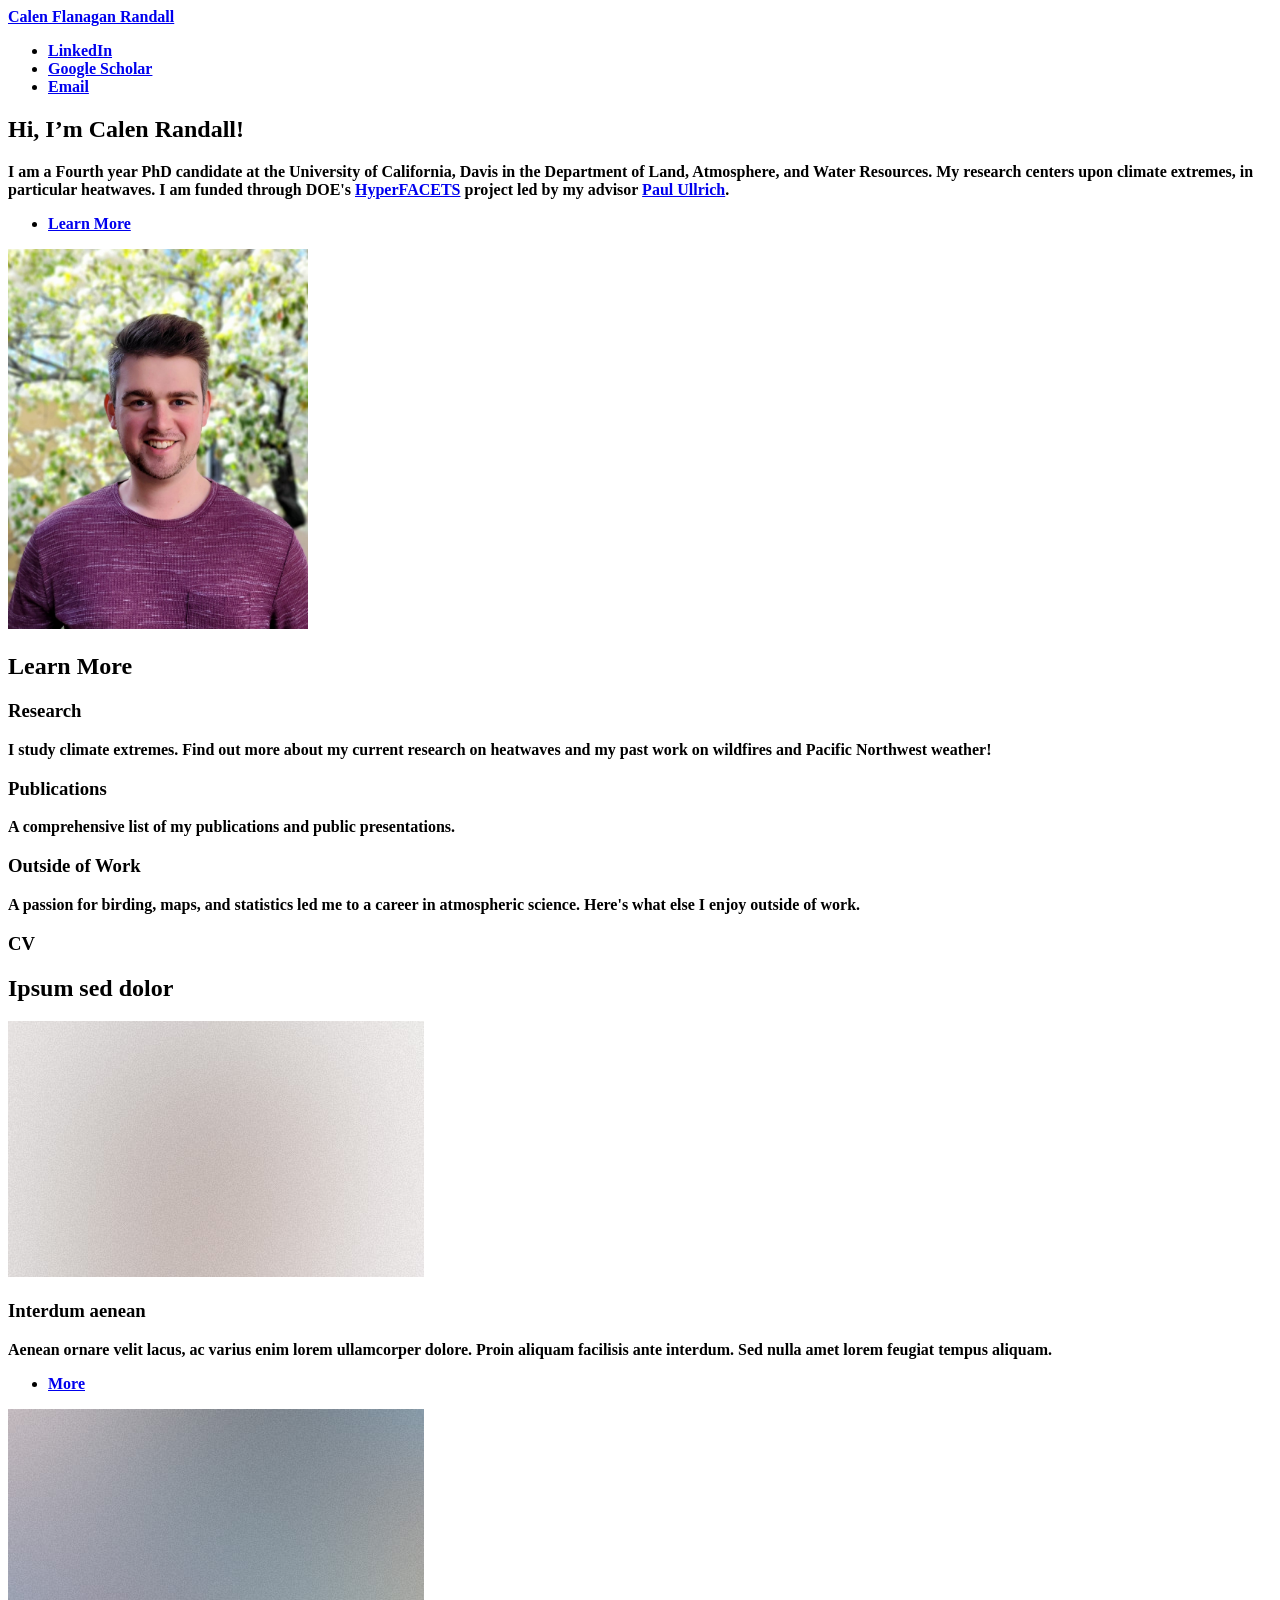
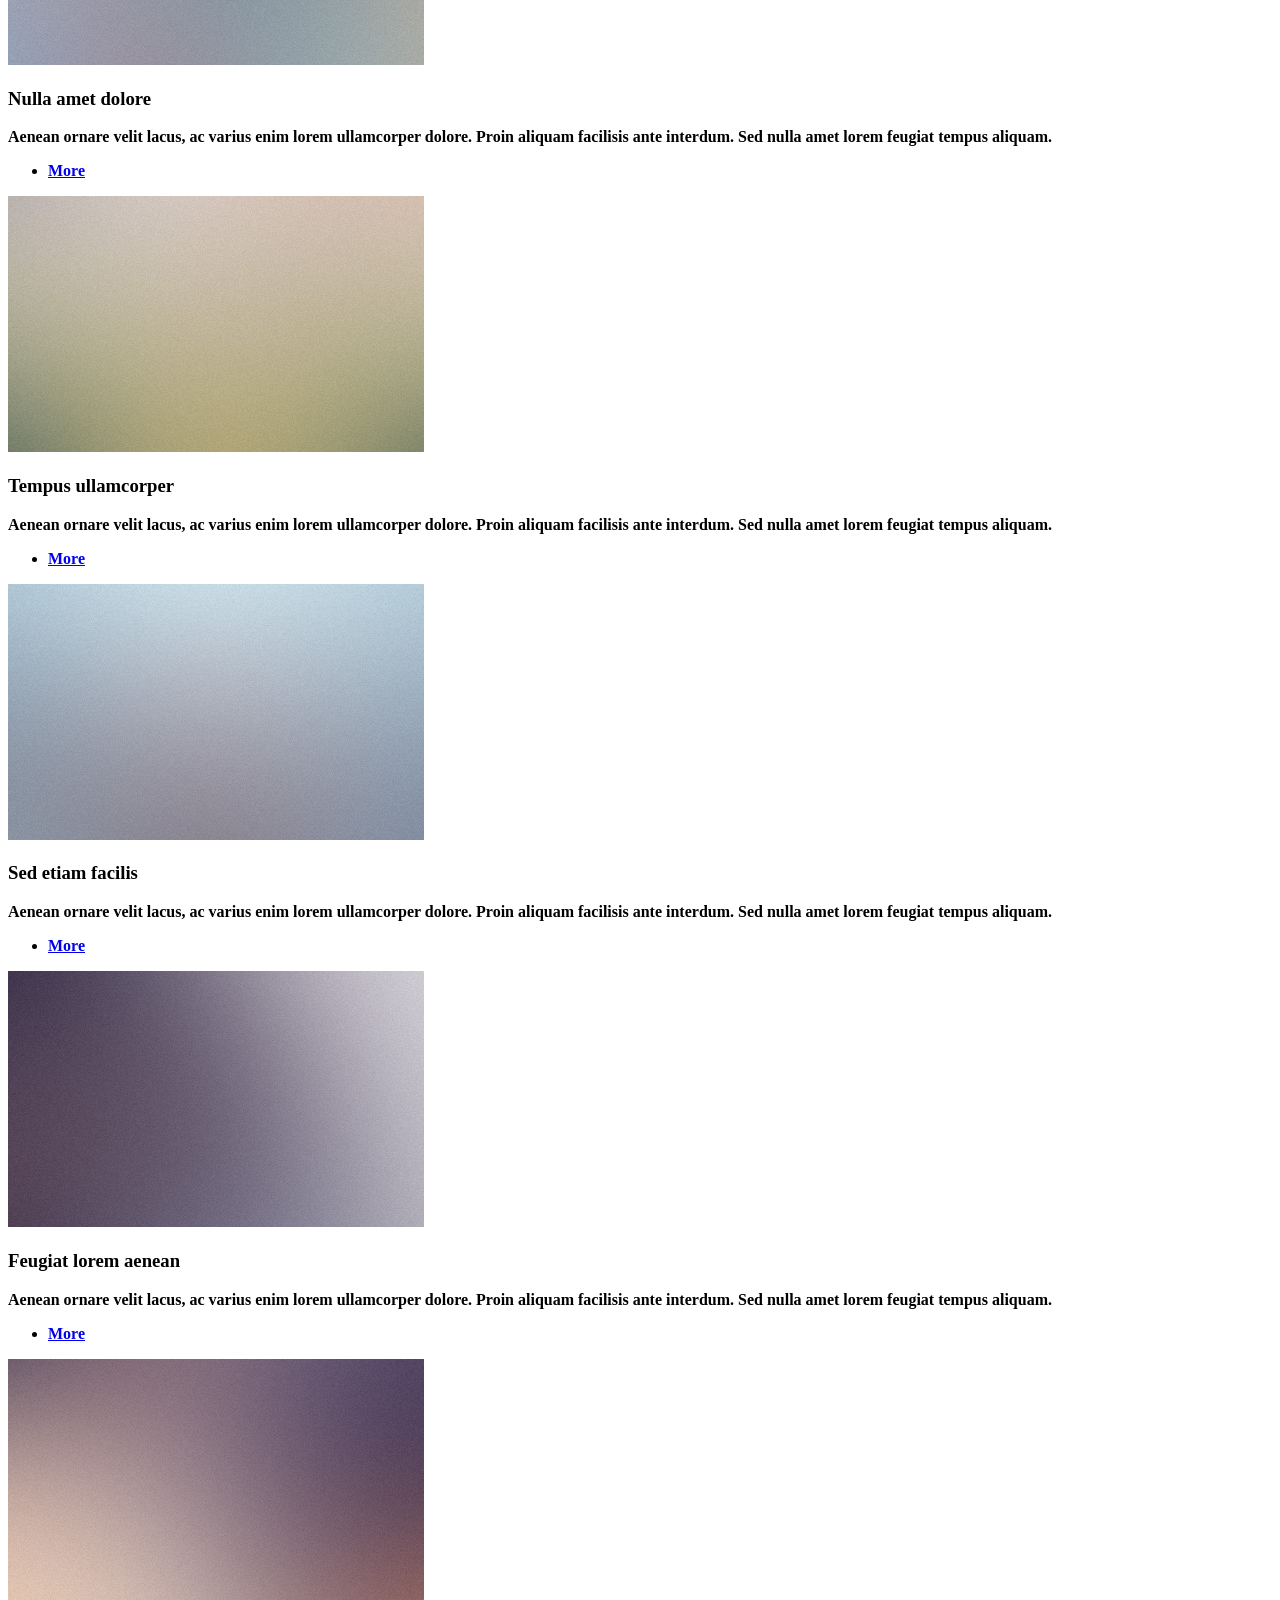
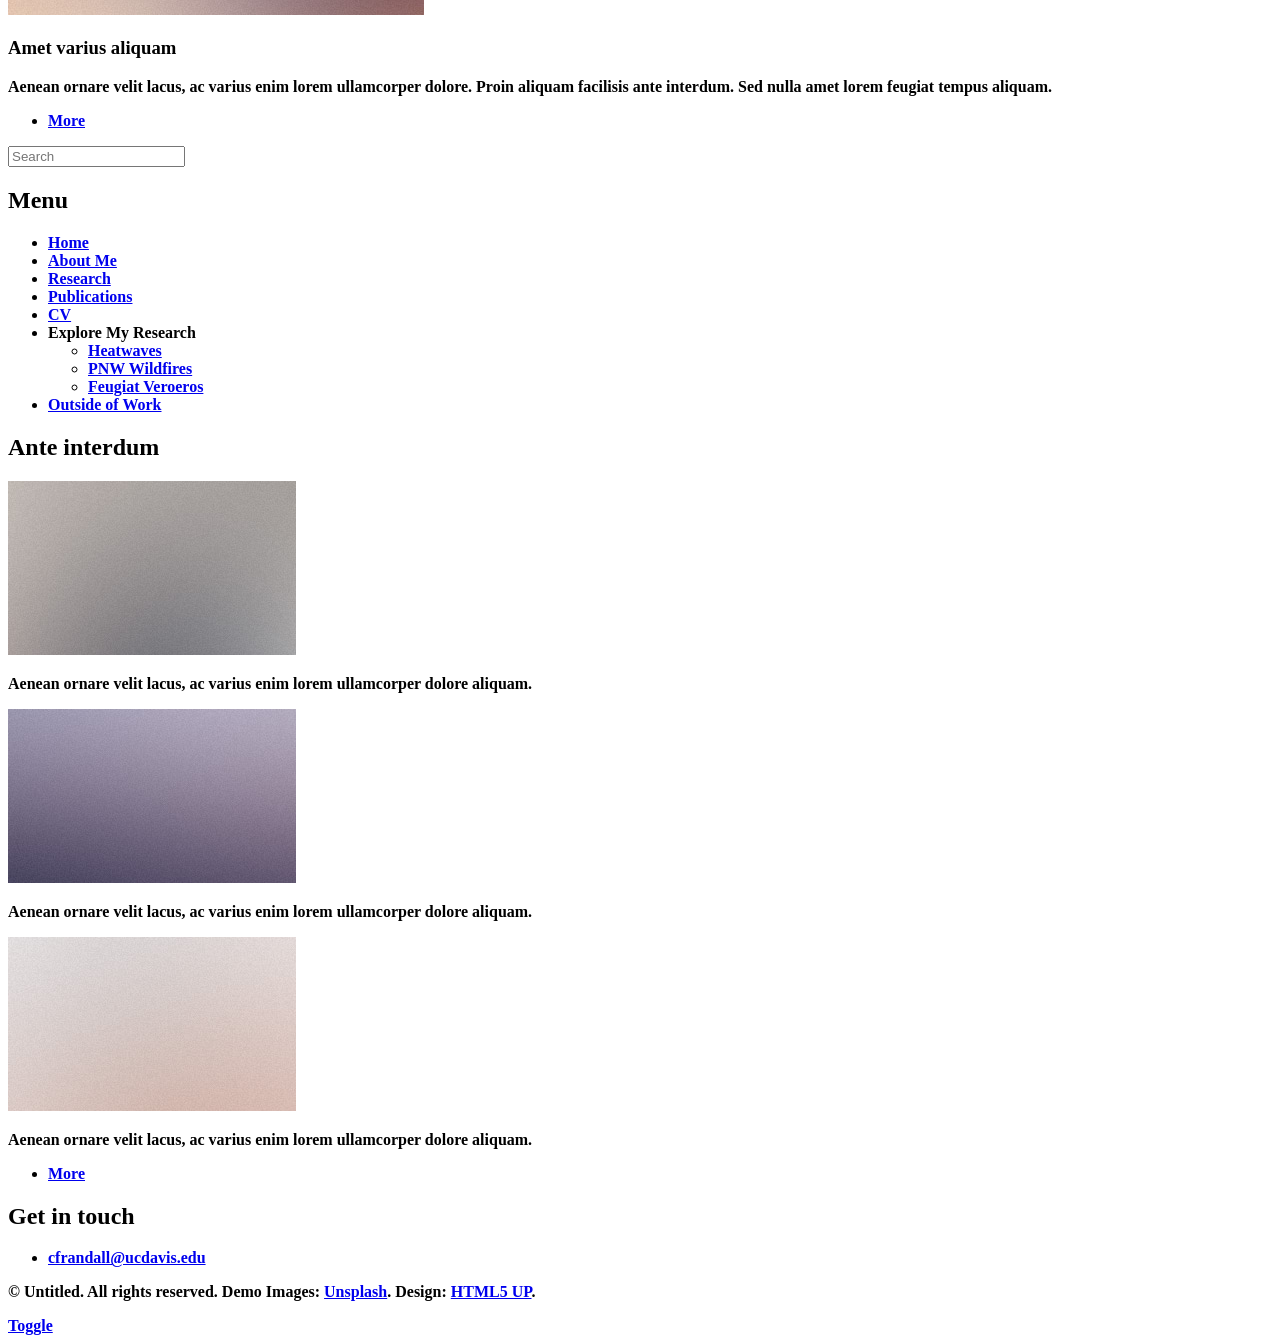
==== commit 26f4fda7: "Fix HTML structure and update content" ====
--- a/index.html
+++ b/index.html
@@ -181,31 +181,19 @@
 									</header>
 									<ul>
 										<li><a href="index.html">Home</a></li>
-										<li><a href="generic.html">Research</a></li>
+										<li><a href="generic.html">About Me</a></li>
+										<li><a href="#">Research</a></li>
 										<li><a href="elements.html">Publications</a></li>
+										<li><a href="#">CV</a></li>
 										<li>
-											<span class="opener">Submenu</span>
+											<span class="opener">Explore My Research</span>
 											<ul>
-												<li><a href="#">Lorem Dolor</a></li>
-												<li><a href="#">Ipsum Adipiscing</a></li>
-												<li><a href="#">Tempus Magna</a></li>
+												<li><a href="#">Heatwaves</a></li>
+												<li><a href="#">PNW Wildfires</a></li>
 												<li><a href="#">Feugiat Veroeros</a></li>
 											</ul>
 										</li>
-										<li><a href="#">Etiam Dolore</a></li>
-										<li><a href="#">Adipiscing</a></li>
-										<li>
-											<span class="opener">Another Submenu</span>
-											<ul>
-												<li><a href="#">Lorem Dolor</a></li>
-												<li><a href="#">Ipsum Adipiscing</a></li>
-												<li><a href="#">Tempus Magna</a></li>
-												<li><a href="#">Feugiat Veroeros</a></li>
-											</ul>
-										</li>
-										<li><a href="#">Maximus Erat</a></li>
-										<li><a href="#">Sapien Mauris</a></li>
-										<li><a href="#">Amet Lacinia</a></li>
+										<li><a href="#">Outside of Work</a></li>
 									</ul>
 								</nav>
 
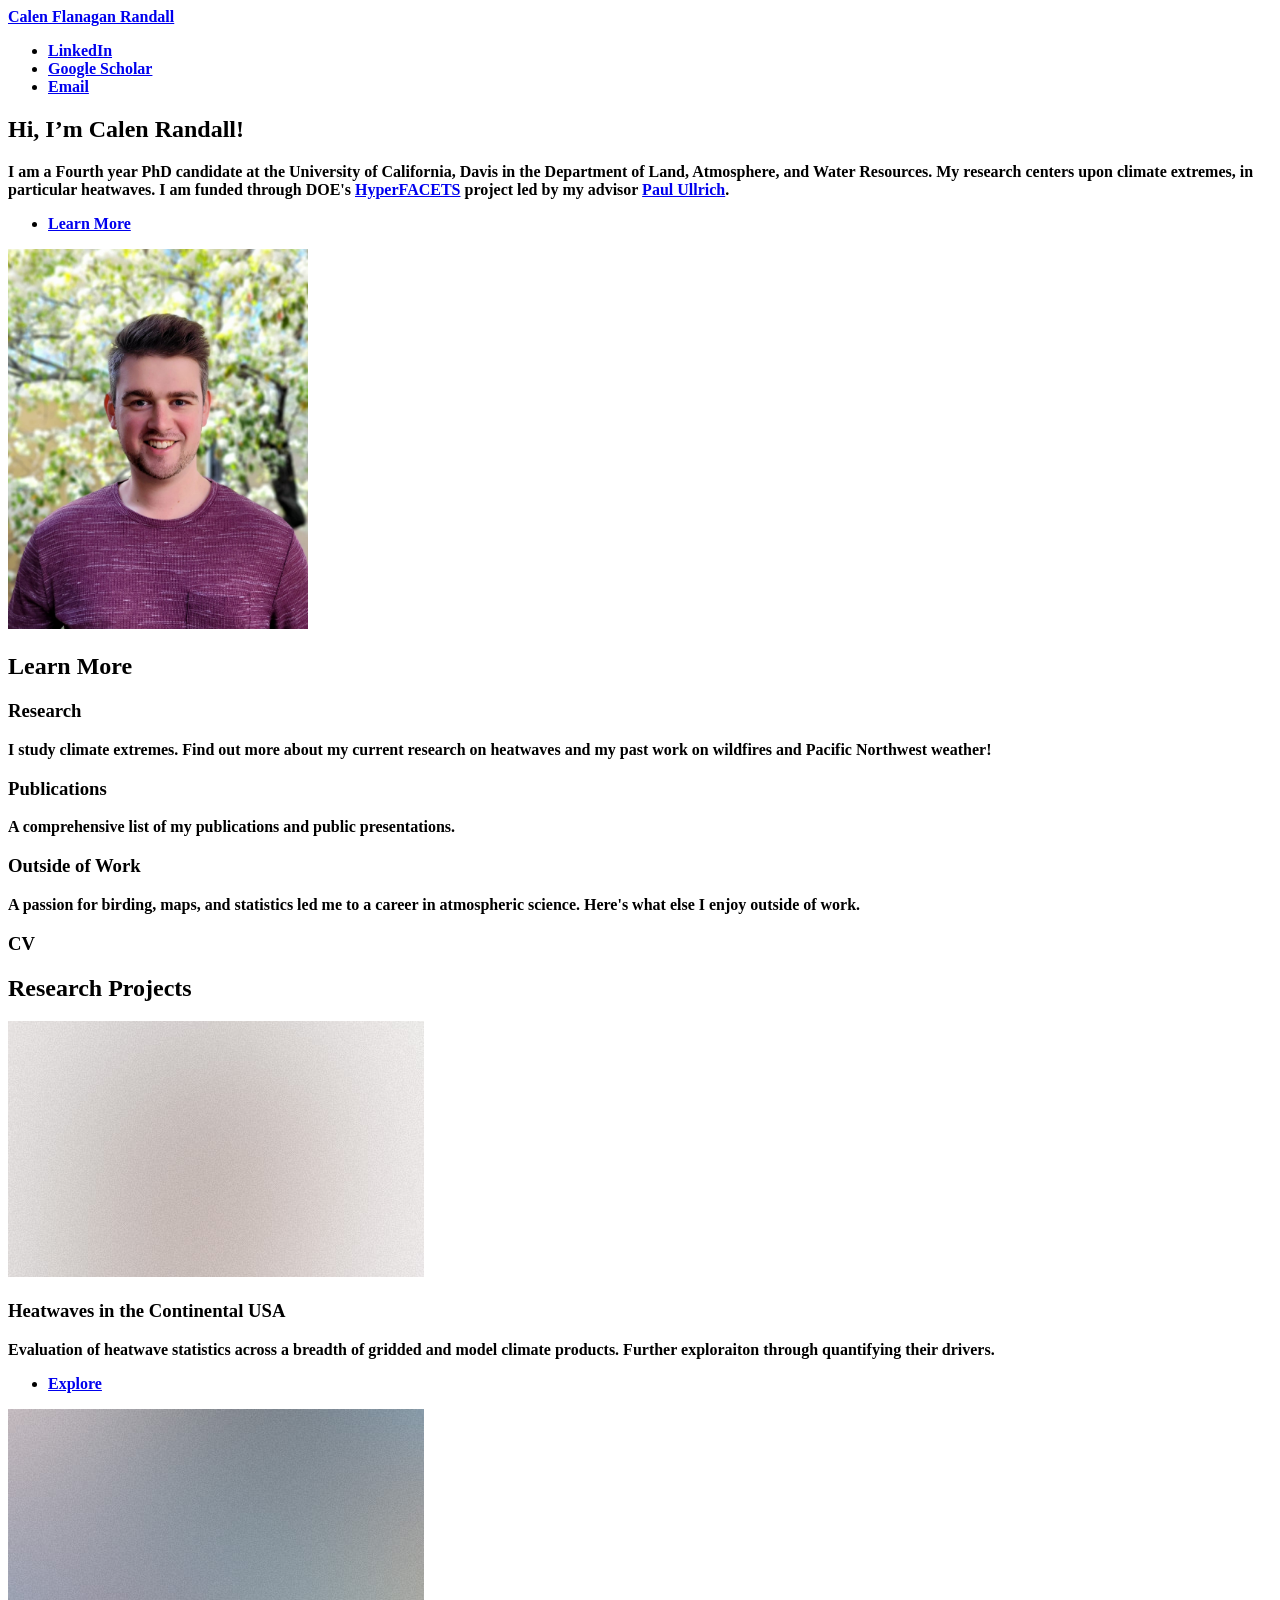
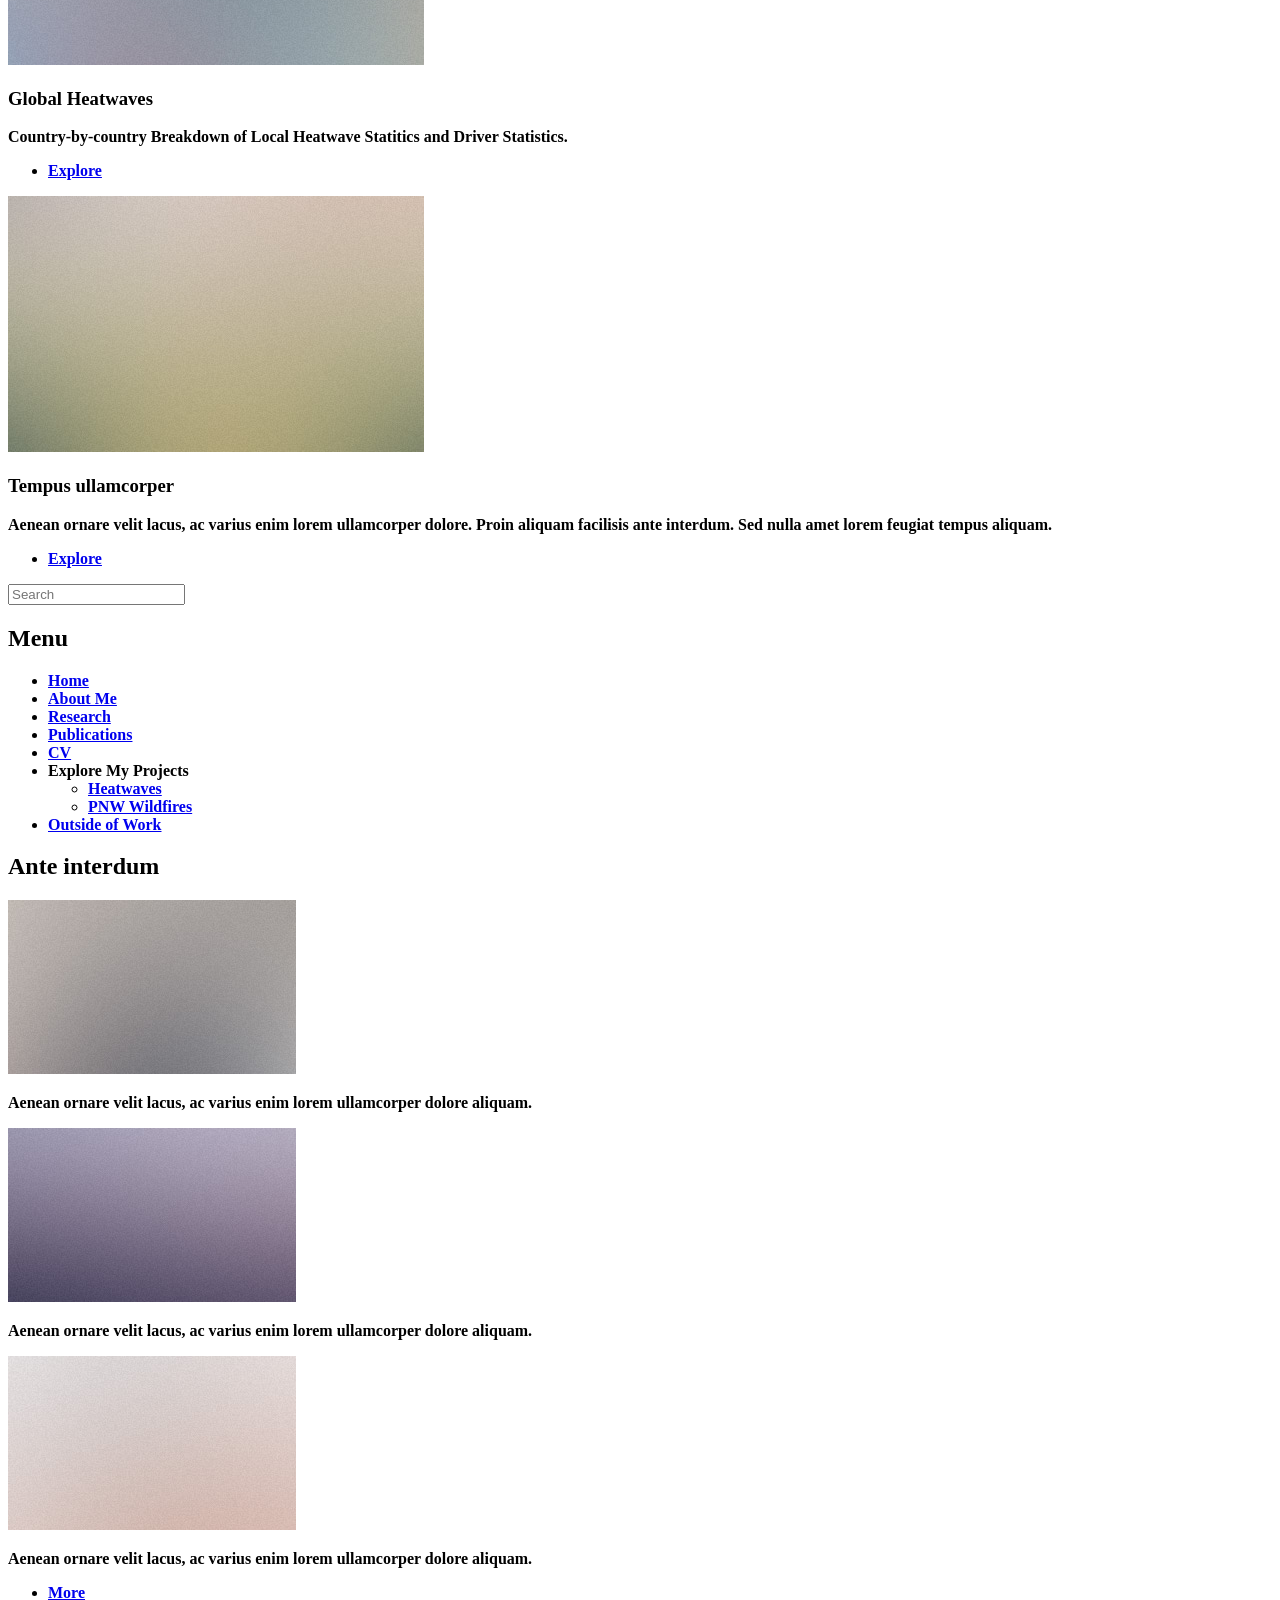
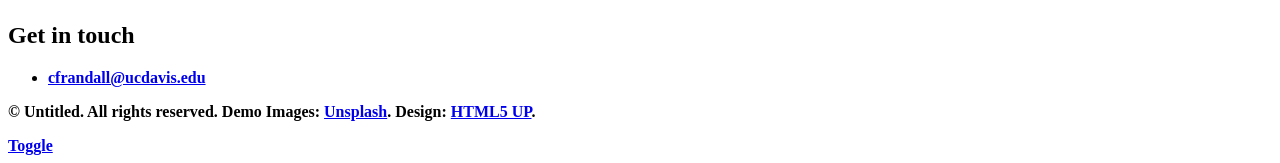
==== commit b4fb15db: "Refactor index.html structure and content" ====
--- a/index.html
+++ b/index.html
@@ -106,23 +106,23 @@
 							<!-- Section -->
 								<section>
 									<header class="major">
-										<h2>Ipsum sed dolor</h2>
+										<h2>Research Projects</h2>
 									</header>
 									<div class="posts">
 										<article>
 											<a href="#" class="image"><img src="images/pic01.jpg" alt="" /></a>
-											<h3>Interdum aenean</h3>
-											<p>Aenean ornare velit lacus, ac varius enim lorem ullamcorper dolore. Proin aliquam facilisis ante interdum. Sed nulla amet lorem feugiat tempus aliquam.</p>
+											<h3>Heatwaves in the Continental USA</h3>
+											<p>Evaluation of heatwave statistics across a breadth of gridded and model climate products. Further exploraiton through quantifying their drivers.</p>
 											<ul class="actions">
-												<li><a href="#" class="button">More</a></li>
+												<li><a href="#" class="button">Explore</a></li>
 											</ul>
 										</article>
 										<article>
 											<a href="#" class="image"><img src="images/pic02.jpg" alt="" /></a>
-											<h3>Nulla amet dolore</h3>
-											<p>Aenean ornare velit lacus, ac varius enim lorem ullamcorper dolore. Proin aliquam facilisis ante interdum. Sed nulla amet lorem feugiat tempus aliquam.</p>
+											<h3>Global Heatwaves</h3>
+											<p>Country-by-country Breakdown of Local Heatwave Statitics and Driver Statistics.</p>
 											<ul class="actions">
-												<li><a href="#" class="button">More</a></li>
+												<li><a href="#" class="button">Explore</a></li>
 											</ul>
 										</article>
 										<article>
@@ -130,31 +130,7 @@
 											<h3>Tempus ullamcorper</h3>
 											<p>Aenean ornare velit lacus, ac varius enim lorem ullamcorper dolore. Proin aliquam facilisis ante interdum. Sed nulla amet lorem feugiat tempus aliquam.</p>
 											<ul class="actions">
-												<li><a href="#" class="button">More</a></li>
-											</ul>
-										</article>
-										<article>
-											<a href="#" class="image"><img src="images/pic04.jpg" alt="" /></a>
-											<h3>Sed etiam facilis</h3>
-											<p>Aenean ornare velit lacus, ac varius enim lorem ullamcorper dolore. Proin aliquam facilisis ante interdum. Sed nulla amet lorem feugiat tempus aliquam.</p>
-											<ul class="actions">
-												<li><a href="#" class="button">More</a></li>
-											</ul>
-										</article>
-										<article>
-											<a href="#" class="image"><img src="images/pic05.jpg" alt="" /></a>
-											<h3>Feugiat lorem aenean</h3>
-											<p>Aenean ornare velit lacus, ac varius enim lorem ullamcorper dolore. Proin aliquam facilisis ante interdum. Sed nulla amet lorem feugiat tempus aliquam.</p>
-											<ul class="actions">
-												<li><a href="#" class="button">More</a></li>
-											</ul>
-										</article>
-										<article>
-											<a href="#" class="image"><img src="images/pic06.jpg" alt="" /></a>
-											<h3>Amet varius aliquam</h3>
-											<p>Aenean ornare velit lacus, ac varius enim lorem ullamcorper dolore. Proin aliquam facilisis ante interdum. Sed nulla amet lorem feugiat tempus aliquam.</p>
-											<ul class="actions">
-												<li><a href="#" class="button">More</a></li>
+												<li><a href="#" class="button">Explore</a></li>
 											</ul>
 										</article>
 									</div>
@@ -186,11 +162,10 @@
 										<li><a href="elements.html">Publications</a></li>
 										<li><a href="#">CV</a></li>
 										<li>
-											<span class="opener">Explore My Research</span>
+											<span class="opener">Explore My Projects</span>
 											<ul>
 												<li><a href="#">Heatwaves</a></li>
 												<li><a href="#">PNW Wildfires</a></li>
-												<li><a href="#">Feugiat Veroeros</a></li>
 											</ul>
 										</li>
 										<li><a href="#">Outside of Work</a></li>
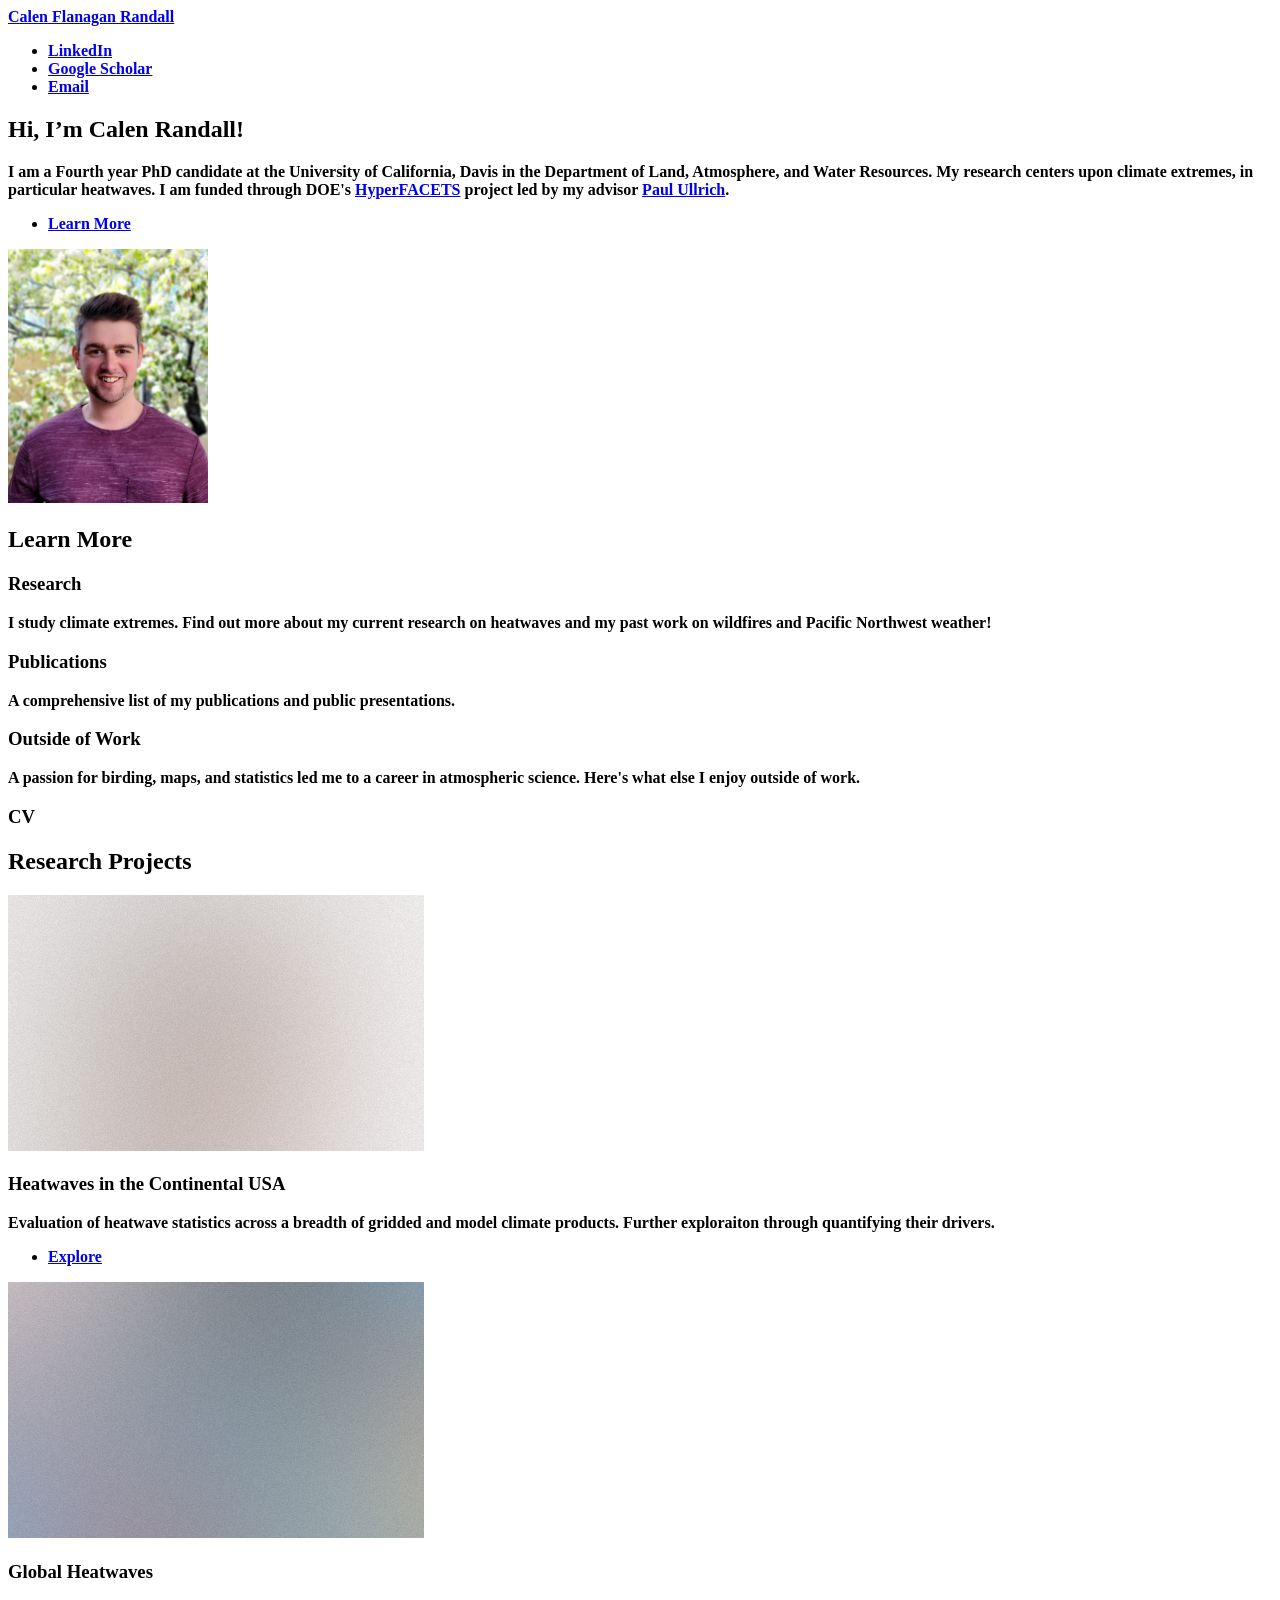
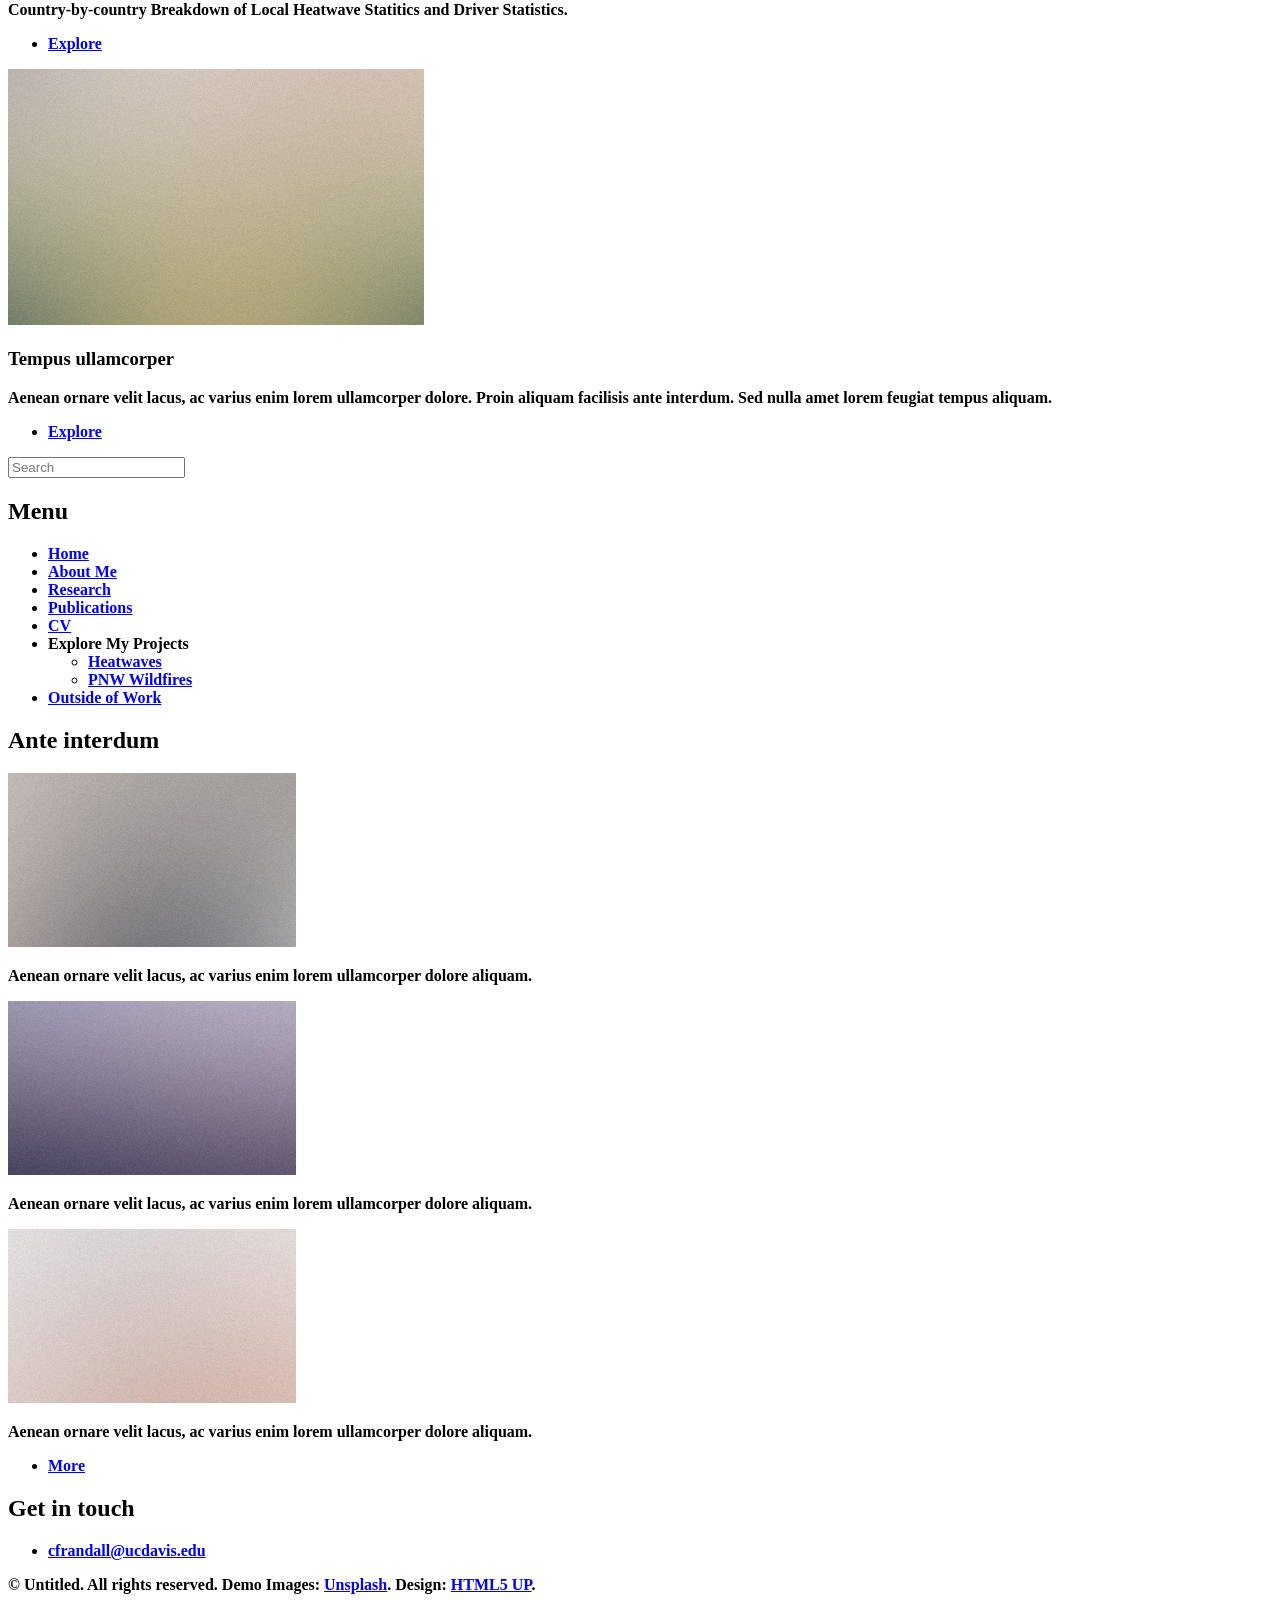
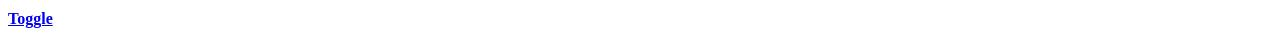
==== commit 6fe450a3: "Restore index.html content with original structure" ====
--- a/index.html
+++ b/index.html
@@ -62,7 +62,7 @@
 										</ul>
 									</div>
 									<span class="image object">
-										<img src="images/c9d5d6b9-859e-4ee4-bd89-5c98ac299bd4.jpg" alt="Head Shot" width="300" />
+										<img src="images/c9d5d6b9-859e-4ee4-bd89-5c98ac299bd4.jpg" alt="Head Shot" width="200" />
 									</span>
 								</section>
 
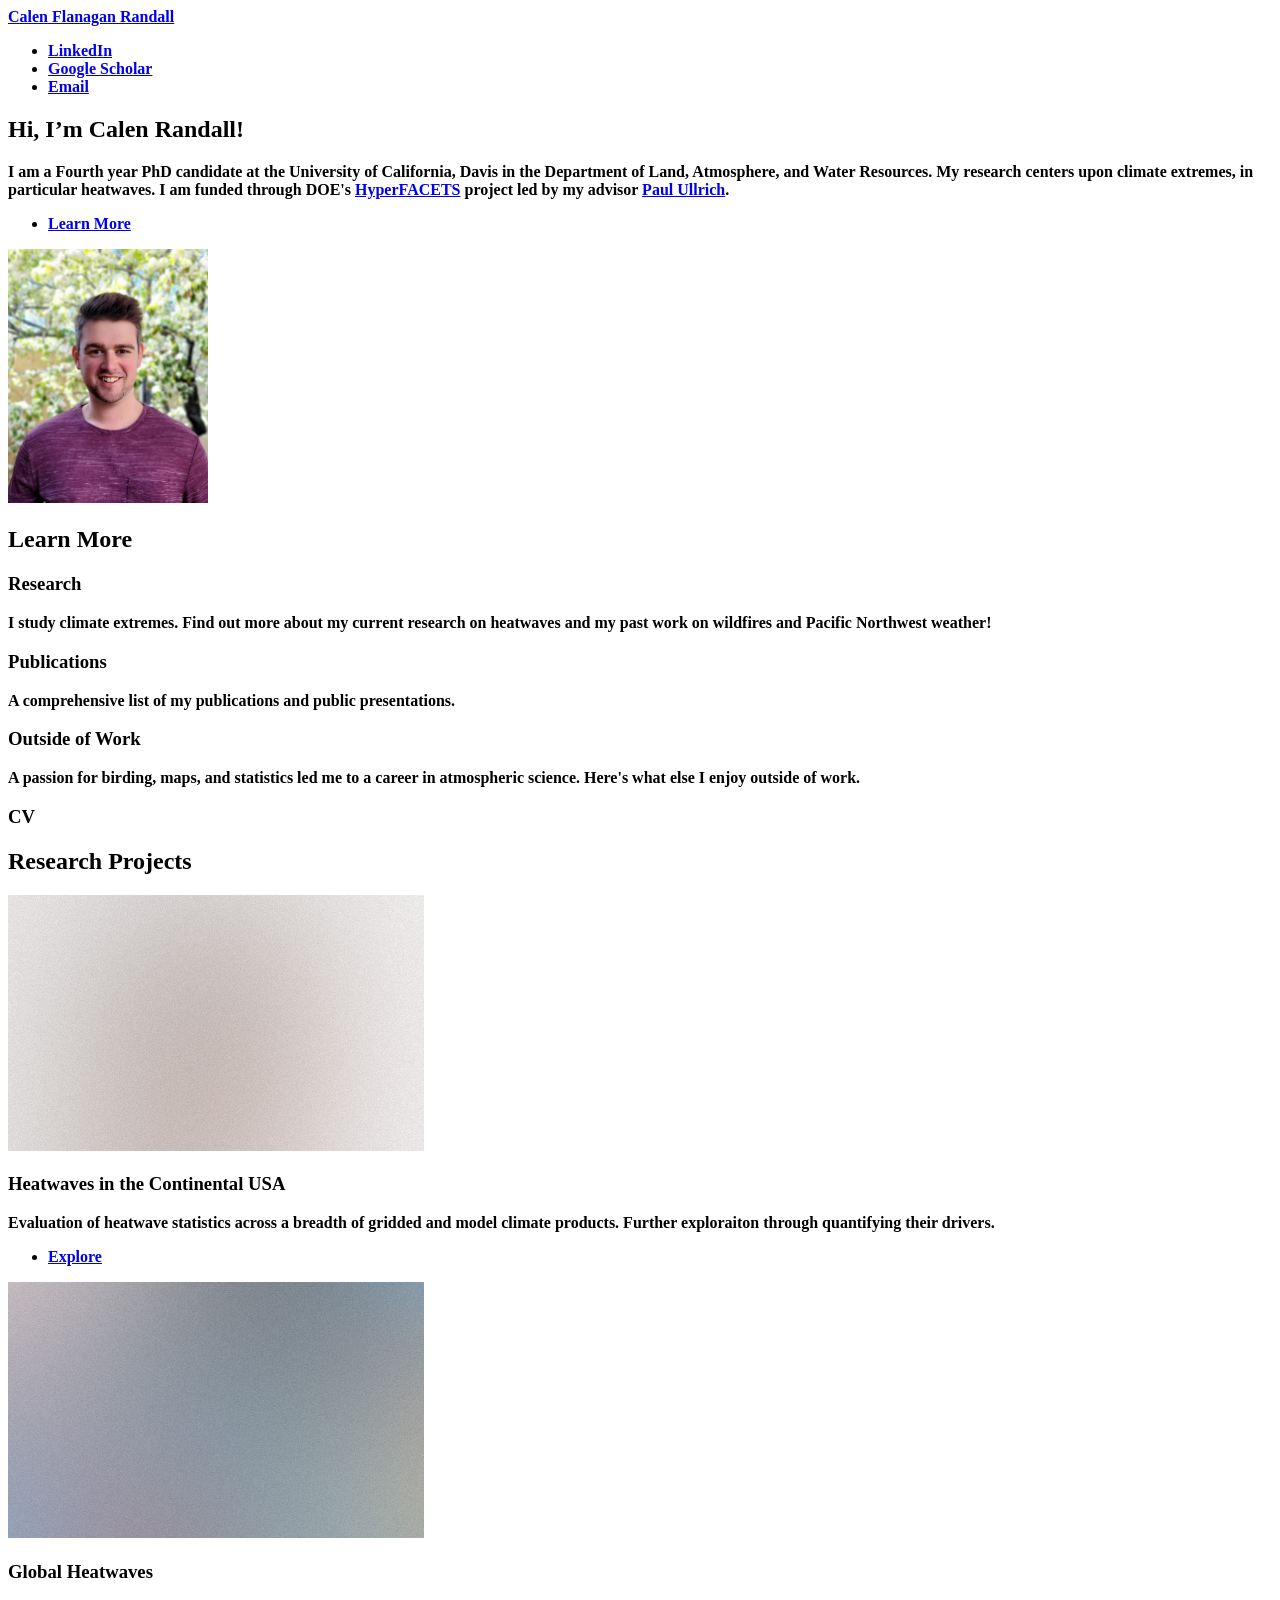
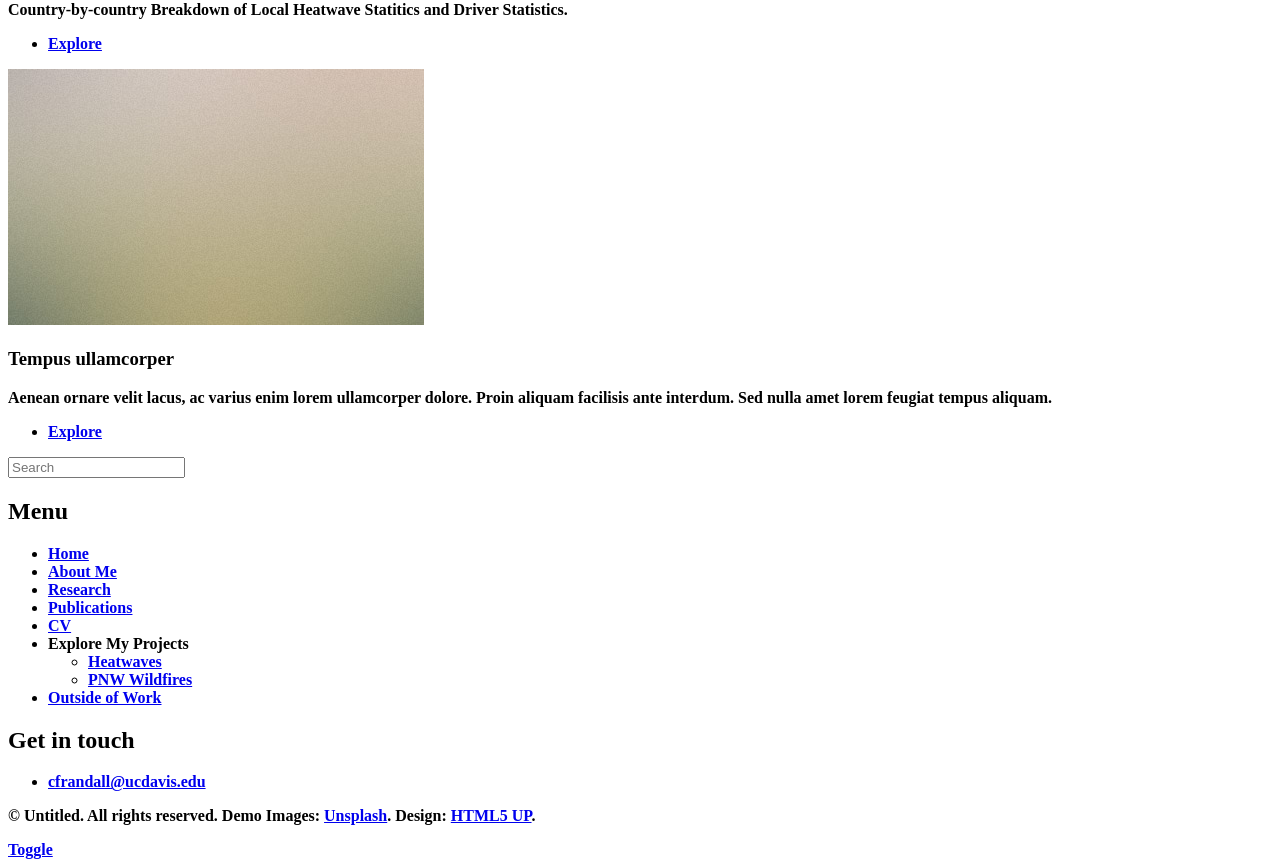
==== commit dbcd38c8: "Refactor index.html structure and content" ====
--- a/index.html
+++ b/index.html
@@ -175,30 +175,6 @@
 							<!-- Section -->
 								<section>
 									<header class="major">
-										<h2>Ante interdum</h2>
-									</header>
-									<div class="mini-posts">
-										<article>
-											<a href="#" class="image"><img src="images/pic07.jpg" alt="" /></a>
-											<p>Aenean ornare velit lacus, ac varius enim lorem ullamcorper dolore aliquam.</p>
-										</article>
-										<article>
-											<a href="#" class="image"><img src="images/pic08.jpg" alt="" /></a>
-											<p>Aenean ornare velit lacus, ac varius enim lorem ullamcorper dolore aliquam.</p>
-										</article>
-										<article>
-											<a href="#" class="image"><img src="images/pic09.jpg" alt="" /></a>
-											<p>Aenean ornare velit lacus, ac varius enim lorem ullamcorper dolore aliquam.</p>
-										</article>
-									</div>
-									<ul class="actions">
-										<li><a href="#" class="button">More</a></li>
-									</ul>
-								</section>
-
-							<!-- Section -->
-								<section>
-									<header class="major">
 										<h2>Get in touch</h2>
 									</header>
 									<ul class="contact">
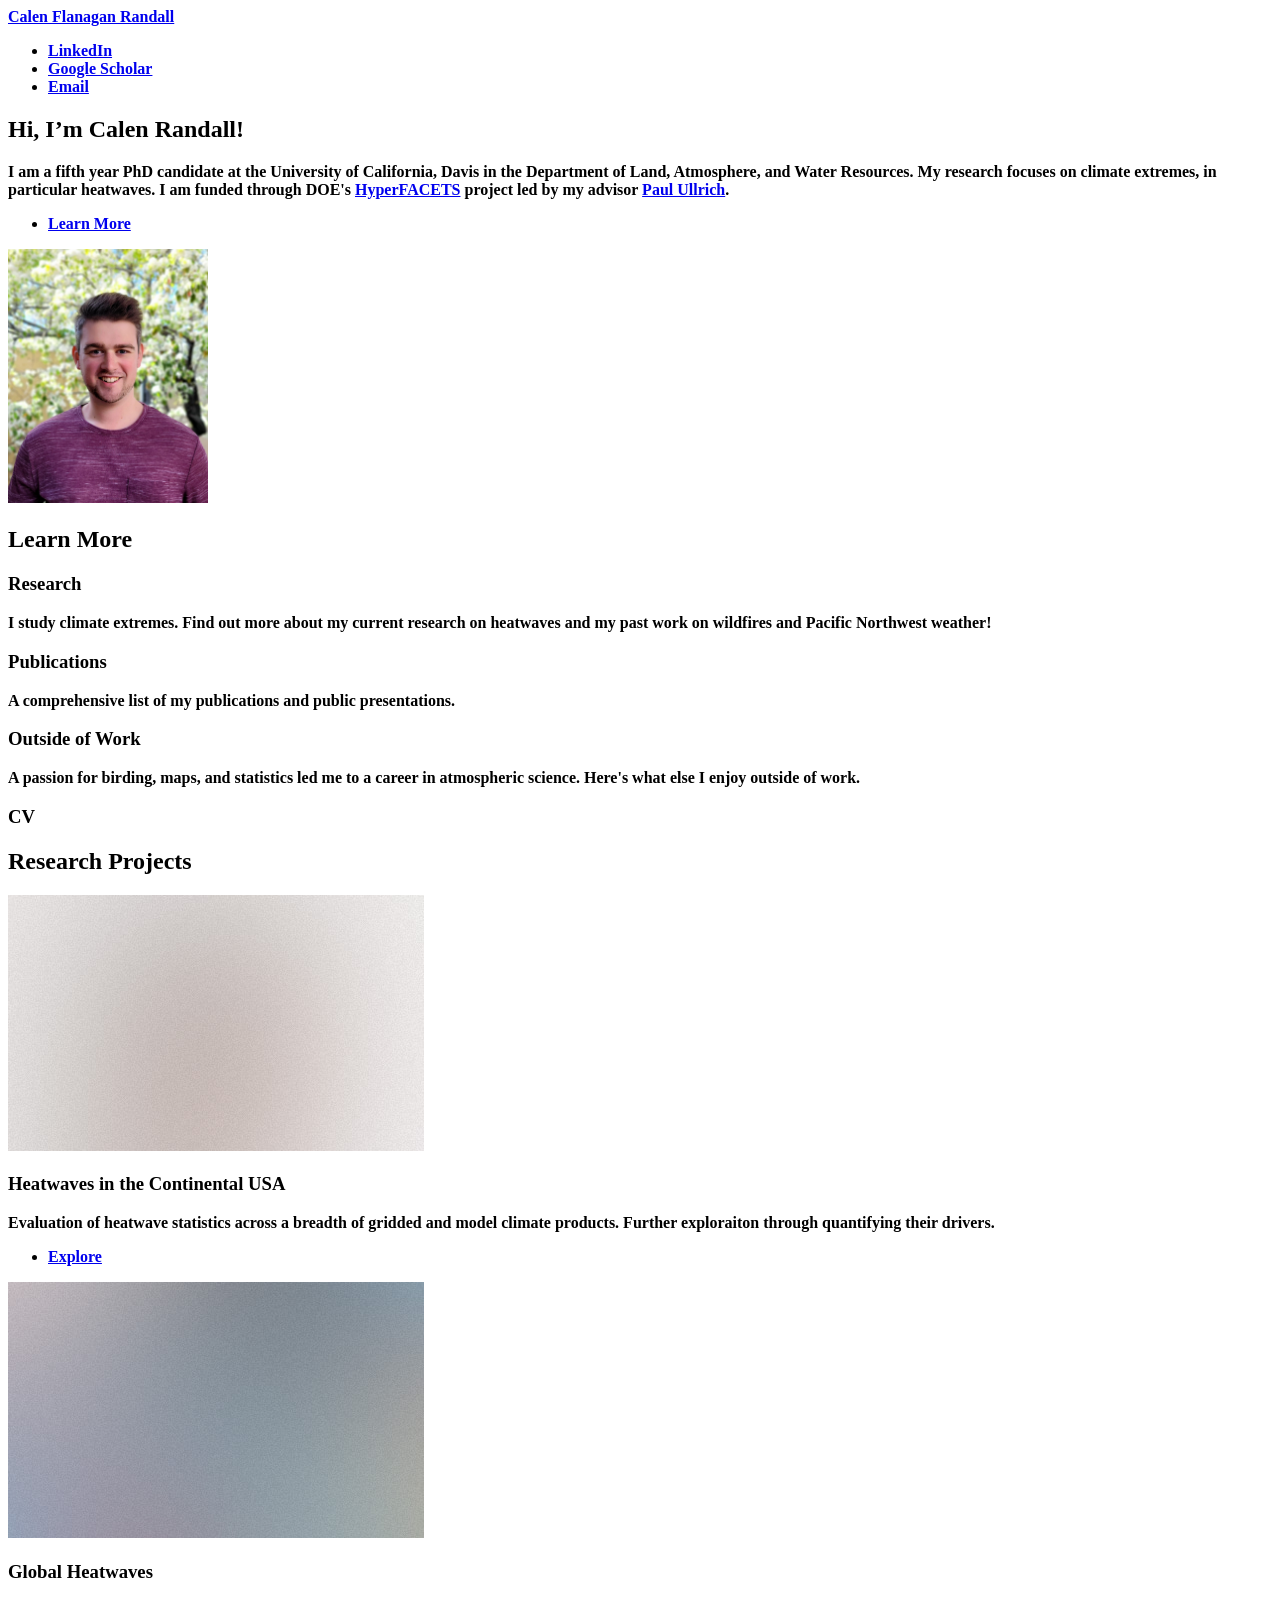
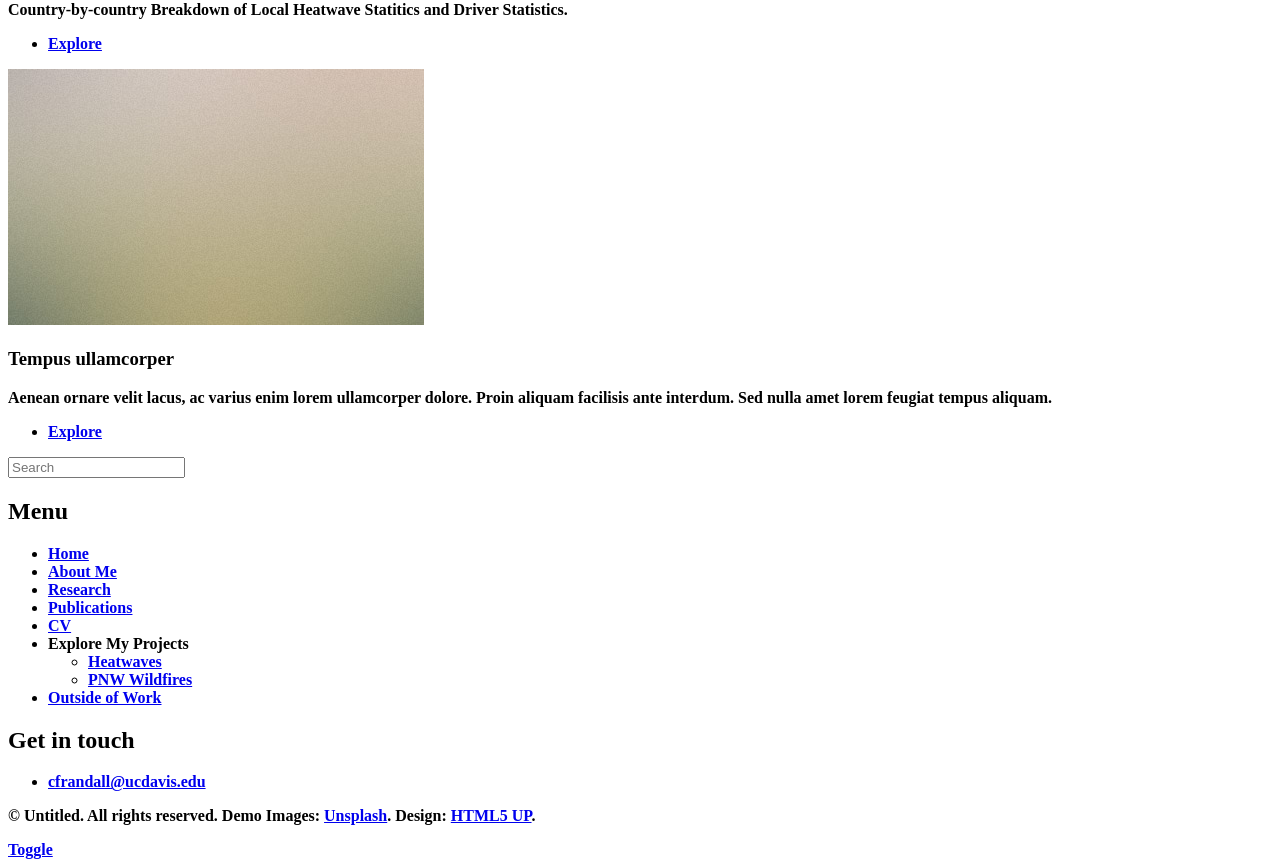
==== commit 7800be4a: "Update index.html" ====
--- a/index.html
+++ b/index.html
@@ -53,7 +53,7 @@
 
 										</header>
 										<p>
-										  I am a Fourth year PhD candidate at the University of California, Davis in the Department of Land, Atmosphere, and Water Resources. My research centers upon climate extremes, in particular heatwaves. I am funded through DOE's 
+										  I am a fifth year PhD candidate at the University of California, Davis in the Department of Land, Atmosphere, and Water Resources. My research focuses on climate extremes, in particular heatwaves. I am funded through DOE's 
 										  <a href="https://hyperfacets.ucdavis.edu" target="_blank">HyperFACETS</a> project led by my advisor
 											<a href="https://climate.ucdavis.edu" target="_blank">Paul Ullrich</a>.
 										</p>
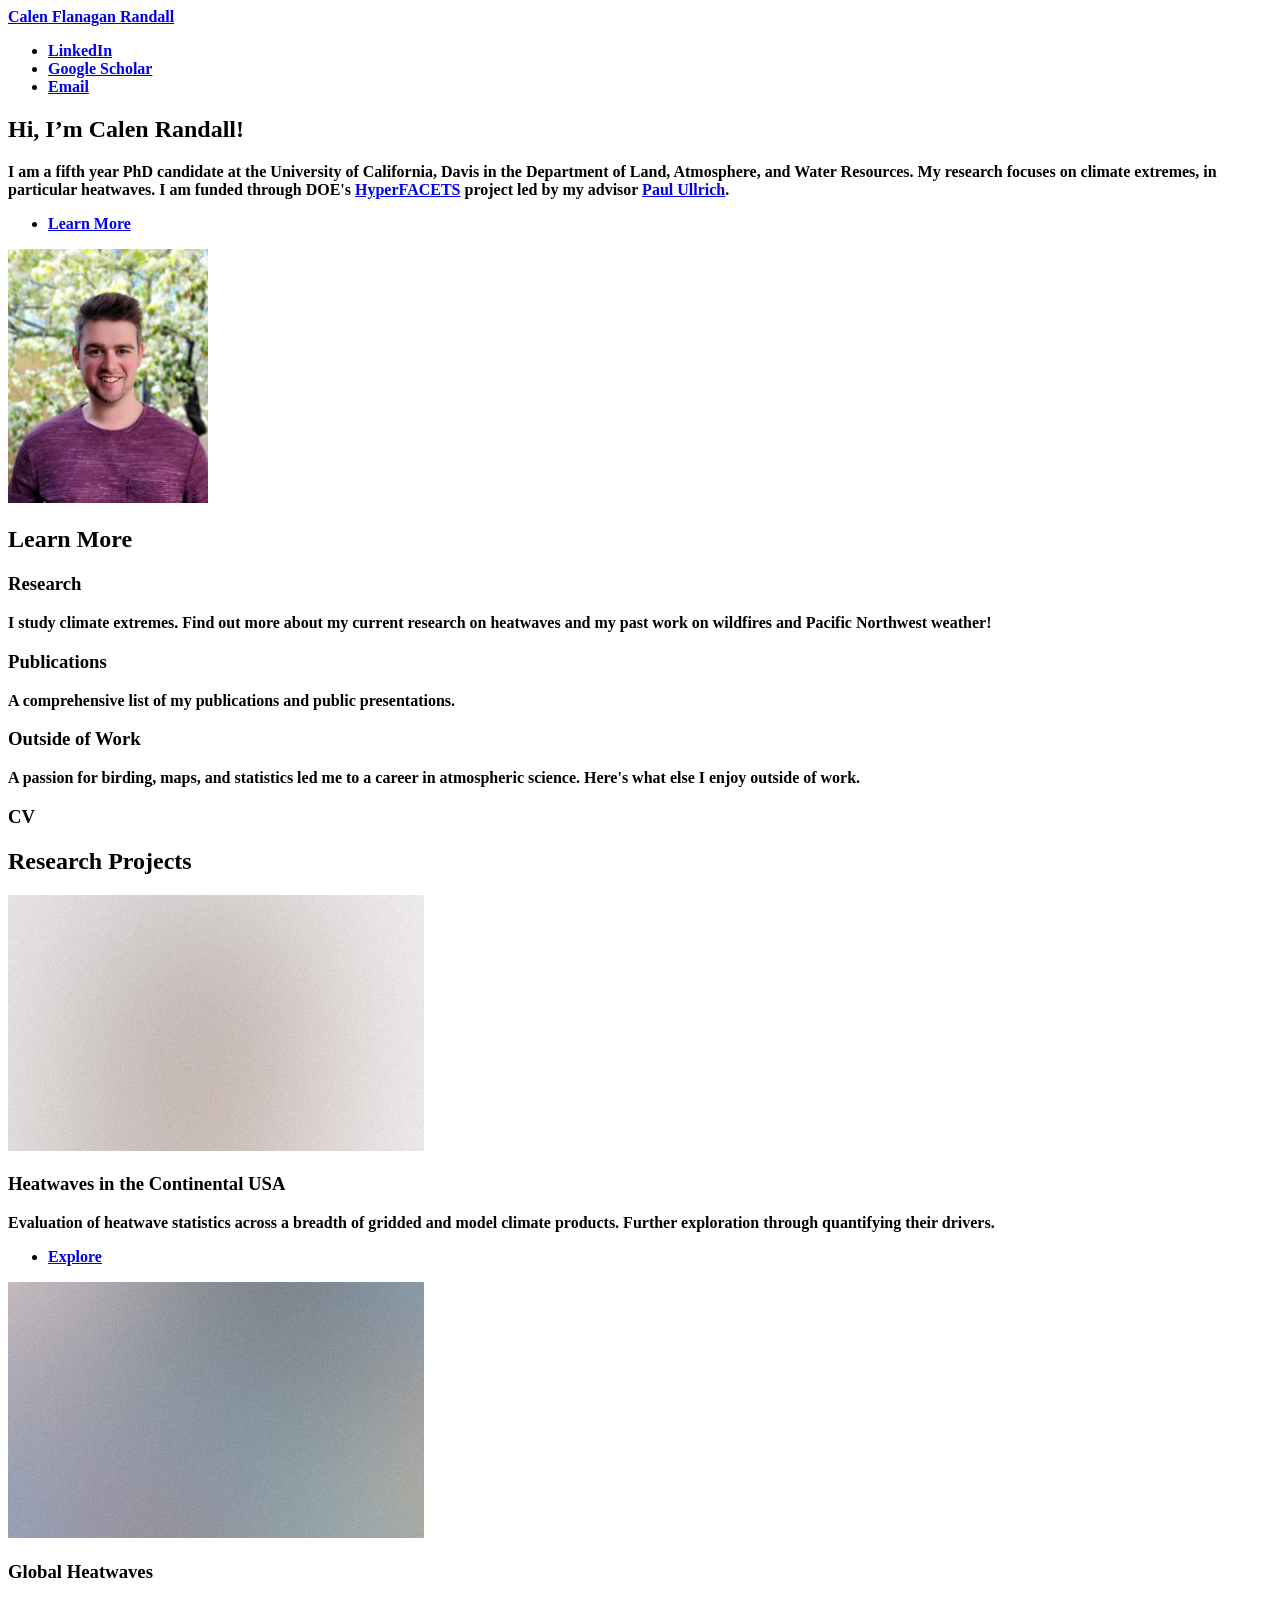
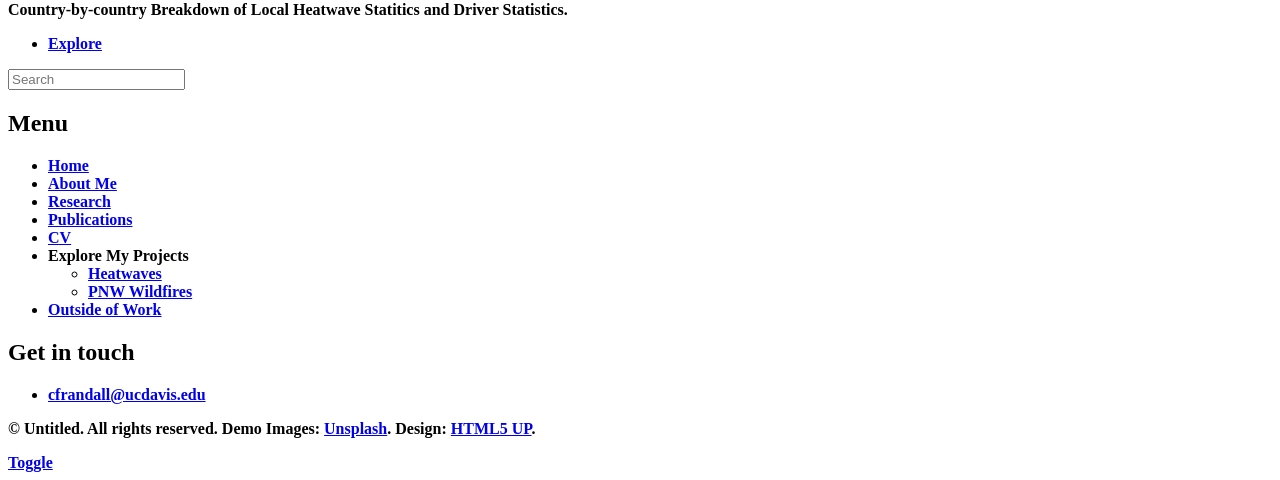
==== commit 3f66d51b: "Refactor index.html for improved formatting The HTML document has been reformatted with proper inden" ====
--- a/index.html
+++ b/index.html
@@ -112,7 +112,7 @@
 										<article>
 											<a href="#" class="image"><img src="images/pic01.jpg" alt="" /></a>
 											<h3>Heatwaves in the Continental USA</h3>
-											<p>Evaluation of heatwave statistics across a breadth of gridded and model climate products. Further exploraiton through quantifying their drivers.</p>
+											<p>Evaluation of heatwave statistics across a breadth of gridded and model climate products. Further exploration through quantifying their drivers.</p>
 											<ul class="actions">
 												<li><a href="#" class="button">Explore</a></li>
 											</ul>
@@ -121,14 +121,6 @@
 											<a href="#" class="image"><img src="images/pic02.jpg" alt="" /></a>
 											<h3>Global Heatwaves</h3>
 											<p>Country-by-country Breakdown of Local Heatwave Statitics and Driver Statistics.</p>
-											<ul class="actions">
-												<li><a href="#" class="button">Explore</a></li>
-											</ul>
-										</article>
-										<article>
-											<a href="#" class="image"><img src="images/pic03.jpg" alt="" /></a>
-											<h3>Tempus ullamcorper</h3>
-											<p>Aenean ornare velit lacus, ac varius enim lorem ullamcorper dolore. Proin aliquam facilisis ante interdum. Sed nulla amet lorem feugiat tempus aliquam.</p>
 											<ul class="actions">
 												<li><a href="#" class="button">Explore</a></li>
 											</ul>
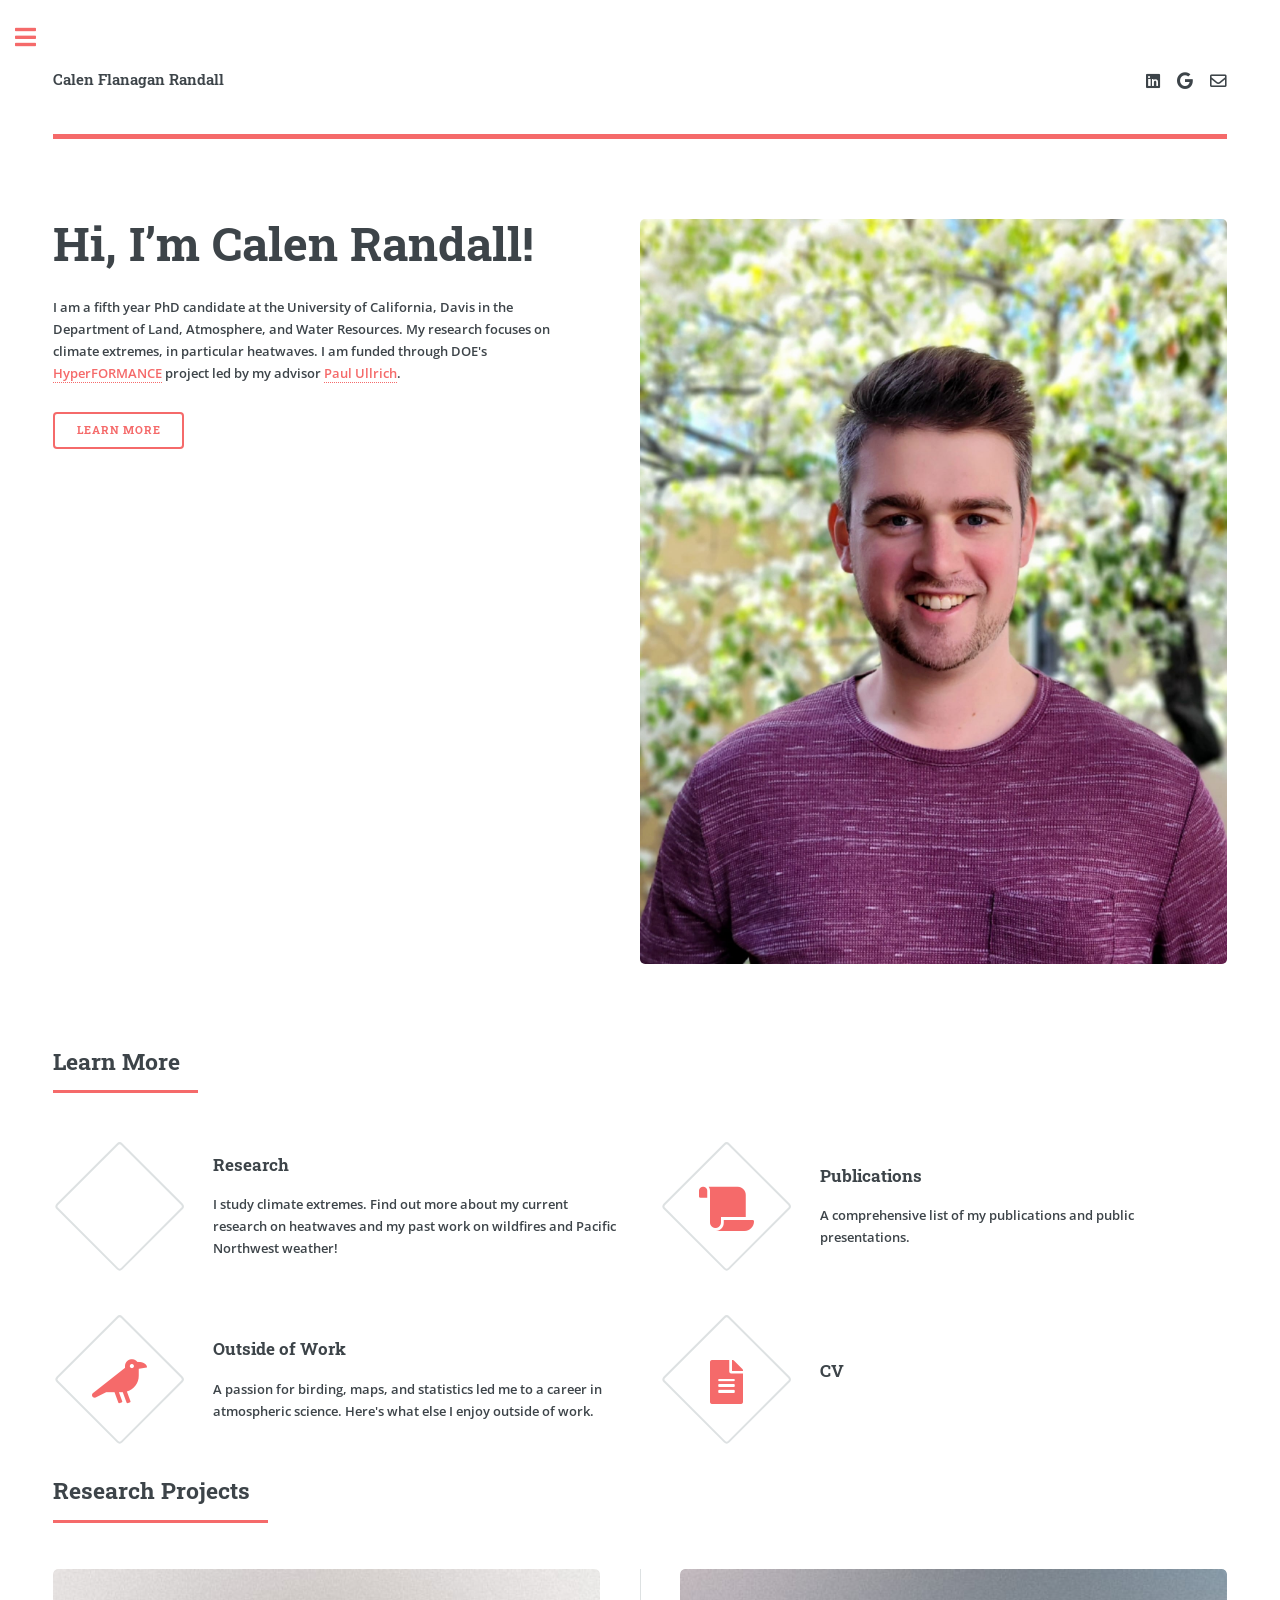
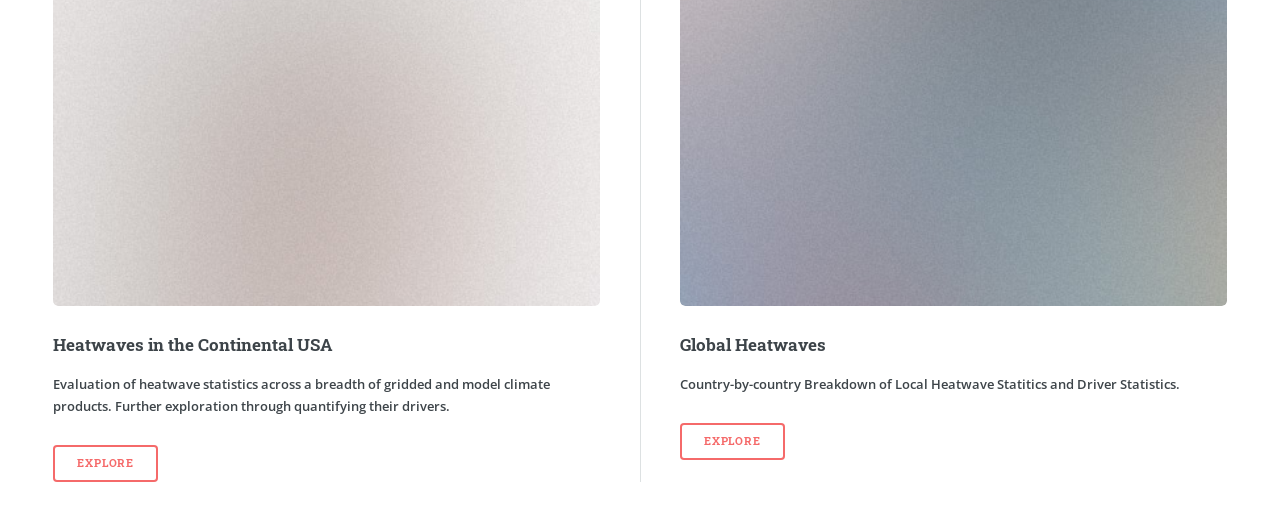
==== commit c4776b8d: "Restore index.html content and structure" ====
--- a/index.html
+++ b/index.html
@@ -54,7 +54,7 @@
 										</header>
 										<p>
 										  I am a fifth year PhD candidate at the University of California, Davis in the Department of Land, Atmosphere, and Water Resources. My research focuses on climate extremes, in particular heatwaves. I am funded through DOE's 
-										  <a href="https://hyperfacets.ucdavis.edu" target="_blank">HyperFACETS</a> project led by my advisor
+										  <a href="https://hyperfacets.ucdavis.edu" target="_blank">HyperFORMANCE</a> project led by my advisor
 											<a href="https://climate.ucdavis.edu" target="_blank">Paul Ullrich</a>.
 										</p>
 										<ul class="actions">
--- a/assets/css/main.css
+++ b/assets/css/main.css
@@ -1,2273 +1,2274 @@
-@import url(fontawesome-all.min.css);
-@import url("https://fonts.googleapis.com/css?family=Open+Sans:400,600,400italic,600italic|Roboto+Slab:400,700");
+@import url(fontawesome-all.min.css);
+@import url("https://fonts.googleapis.com/css?family=Open+Sans:400,600,400italic,600italic|Roboto+Slab:400,700");
 /*
 	Editorial by HTML5 UP
 	html5up.net | @ajlkn
 	Free for personal and commercial use under the CCA 3.0 license (html5up.net/license)
-*/
-html, body, div, span, applet, object,
-iframe, h1, h2, h3, h4, h5, h6, p, blockquote,
-pre, a, abbr, acronym, address, big, cite,
-code, del, dfn, em, img, ins, kbd, q, s, samp,
-small, strike, strong, sub, sup, tt, var, b,
-u, i, center, dl, dt, dd, ol, ul, li, fieldset,
-form, label, legend, table, caption, tbody,
-tfoot, thead, tr, th, td, article, aside,
-canvas, details, embed, figure, figcaption,
-footer, header, hgroup, menu, nav, output, ruby,
-section, summary, time, mark, audio, video {
-  margin: 0;
-  padding: 0;
-  border: 0;
-  font-size: 100%;
-  font: inherit;
-  vertical-align: baseline; }
-
-article, aside, details, figcaption, figure,
-footer, header, hgroup, menu, nav, section {
-  display: block; }
-
-body {
-  line-height: 1; }
-
-ol, ul {
-  list-style: none; }
-
-blockquote, q {
-  quotes: none; }
-  blockquote:before, blockquote:after, q:before, q:after {
-    content: '';
-    content: none; }
-
-table {
-  border-collapse: collapse;
-  border-spacing: 0; }
-
-body {
-  -webkit-text-size-adjust: none; }
-
-mark {
-  background-color: transparent;
-  color: inherit; }
-
-input::-moz-focus-inner {
-  border: 0;
-  padding: 0; }
-
-input, select, textarea {
-  -moz-appearance: none;
-  -webkit-appearance: none;
-  -ms-appearance: none;
-  appearance: none; }
-
-/* Basic */
-@-ms-viewport {
-  width: device-width; }
-
-body {
-  -ms-overflow-style: scrollbar; }
-
-@media screen and (max-width: 480px) {
-  html, body {
-    min-width: 320px; } }
-
-html {
-  box-sizing: border-box; }
-
-*, *:before, *:after {
-  box-sizing: inherit; }
-
-body {
-  background: #ffffff; }
-  body.is-preload *, body.is-preload *:before, body.is-preload *:after, body.is-resizing *, body.is-resizing *:before, body.is-resizing *:after {
-    -moz-animation: none !important;
-    -webkit-animation: none !important;
-    -ms-animation: none !important;
-    animation: none !important;
-    -moz-transition: none !important;
-    -webkit-transition: none !important;
-    -ms-transition: none !important;
-    transition: none !important; }
-
-/* Type */
-body, input, select, textarea {
-  color: #7f888f;
-  font-family: "Open Sans", sans-serif;
-  font-size: 13pt;
-  font-weight: 400;
-  line-height: 1.65; }
-  @media screen and (max-width: 1680px) {
-    body, input, select, textarea {
-      font-size: 11pt; } }
-  @media screen and (max-width: 1280px) {
-    body, input, select, textarea {
-      font-size: 10pt; } }
-  @media screen and (max-width: 360px) {
-    body, input, select, textarea {
-      font-size: 9pt; } }
-
-a {
-  -moz-transition: color 0.2s ease-in-out, border-bottom-color 0.2s ease-in-out;
-  -webkit-transition: color 0.2s ease-in-out, border-bottom-color 0.2s ease-in-out;
-  -ms-transition: color 0.2s ease-in-out, border-bottom-color 0.2s ease-in-out;
-  transition: color 0.2s ease-in-out, border-bottom-color 0.2s ease-in-out;
-  border-bottom: dotted 1px;
-  color: #f56a6a;
-  text-decoration: none; }
-  a:hover {
-    border-bottom-color: #f56a6a;
-    color: #f56a6a !important; }
-    a:hover strong {
-      color: inherit; }
-
-strong, b {
-  color: #3d4449;
-  font-weight: 600; }
-
-em, i {
-  font-style: italic; }
-
-p {
-  margin: 0 0 2em 0; }
-
-h1, h2, h3, h4, h5, h6 {
-  color: #3d4449;
-  font-family: "Roboto Slab", serif;
-  font-weight: 700;
-  line-height: 1.5;
-  margin: 0 0 1em 0; }
-  h1 a, h2 a, h3 a, h4 a, h5 a, h6 a {
-    color: inherit;
-    text-decoration: none;
-    border-bottom: 0; }
-
-h1 {
-  font-size: 4em;
-  margin: 0 0 0.5em 0;
-  line-height: 1.3; }
-
-h2 {
-  font-size: 1.75em; }
-
-h3 {
-  font-size: 1.25em; }
-
-h4 {
-  font-size: 1.1em; }
-
-h5 {
-  font-size: 0.9em; }
-
-h6 {
-  font-size: 0.7em; }
-
-@media screen and (max-width: 1680px) {
-  h1 {
-    font-size: 3.5em; } }
-
-@media screen and (max-width: 980px) {
-  h1 {
-    font-size: 3.25em; } }
-
-@media screen and (max-width: 736px) {
-  h1 {
-    font-size: 2em;
-    line-height: 1.4; }
-  h2 {
-    font-size: 1.5em; } }
-
-sub {
-  font-size: 0.8em;
-  position: relative;
-  top: 0.5em; }
-
-sup {
-  font-size: 0.8em;
-  position: relative;
-  top: -0.5em; }
-
-blockquote {
-  border-left: solid 3px rgba(210, 215, 217, 0.75);
-  font-style: italic;
-  margin: 0 0 2em 0;
-  padding: 0.5em 0 0.5em 2em; }
-
-code {
-  background: rgba(230, 235, 237, 0.25);
-  border-radius: 0.375em;
-  border: solid 1px rgba(210, 215, 217, 0.75);
-  font-family: "Courier New", monospace;
-  font-size: 0.9em;
-  margin: 0 0.25em;
-  padding: 0.25em 0.65em; }
-
-pre {
-  -webkit-overflow-scrolling: touch;
-  font-family: "Courier New", monospace;
-  font-size: 0.9em;
-  margin: 0 0 2em 0; }
-  pre code {
-    display: block;
-    line-height: 1.75;
-    padding: 1em 1.5em;
-    overflow-x: auto; }
-
-hr {
-  border: 0;
-  border-bottom: solid 1px rgba(210, 215, 217, 0.75);
-  margin: 2em 0; }
-  hr.major {
-    margin: 3em 0; }
-
-.align-left {
-  text-align: left; }
-
-.align-center {
-  text-align: center; }
-
-.align-right {
-  text-align: right; }
-
-/* Row */
-.row {
-  display: flex;
-  flex-wrap: wrap;
-  box-sizing: border-box;
-  align-items: stretch; }
-  .row > * {
-    box-sizing: border-box; }
-  .row.gtr-uniform > * > :last-child {
-    margin-bottom: 0; }
-  .row.aln-left {
-    justify-content: flex-start; }
-  .row.aln-center {
-    justify-content: center; }
-  .row.aln-right {
-    justify-content: flex-end; }
-  .row.aln-top {
-    align-items: flex-start; }
-  .row.aln-middle {
-    align-items: center; }
-  .row.aln-bottom {
-    align-items: flex-end; }
-  .row > .imp {
-    order: -1; }
-  .row > .col-1 {
-    width: 8.33333%; }
-  .row > .off-1 {
-    margin-left: 8.33333%; }
-  .row > .col-2 {
-    width: 16.66667%; }
-  .row > .off-2 {
-    margin-left: 16.66667%; }
-  .row > .col-3 {
-    width: 25%; }
-  .row > .off-3 {
-    margin-left: 25%; }
-  .row > .col-4 {
-    width: 33.33333%; }
-  .row > .off-4 {
-    margin-left: 33.33333%; }
-  .row > .col-5 {
-    width: 41.66667%; }
-  .row > .off-5 {
-    margin-left: 41.66667%; }
-  .row > .col-6 {
-    width: 50%; }
-  .row > .off-6 {
-    margin-left: 50%; }
-  .row > .col-7 {
-    width: 58.33333%; }
-  .row > .off-7 {
-    margin-left: 58.33333%; }
-  .row > .col-8 {
-    width: 66.66667%; }
-  .row > .off-8 {
-    margin-left: 66.66667%; }
-  .row > .col-9 {
-    width: 75%; }
-  .row > .off-9 {
-    margin-left: 75%; }
-  .row > .col-10 {
-    width: 83.33333%; }
-  .row > .off-10 {
-    margin-left: 83.33333%; }
-  .row > .col-11 {
-    width: 91.66667%; }
-  .row > .off-11 {
-    margin-left: 91.66667%; }
-  .row > .col-12 {
-    width: 100%; }
-  .row > .off-12 {
-    margin-left: 100%; }
-  .row.gtr-0 {
-    margin-top: 0;
-    margin-left: 0em; }
-    .row.gtr-0 > * {
-      padding: 0 0 0 0em; }
-    .row.gtr-0.gtr-uniform {
-      margin-top: 0em; }
-      .row.gtr-0.gtr-uniform > * {
-        padding-top: 0em; }
-  .row.gtr-25 {
-    margin-top: 0;
-    margin-left: -0.375em; }
-    .row.gtr-25 > * {
-      padding: 0 0 0 0.375em; }
-    .row.gtr-25.gtr-uniform {
-      margin-top: -0.375em; }
-      .row.gtr-25.gtr-uniform > * {
-        padding-top: 0.375em; }
-  .row.gtr-50 {
-    margin-top: 0;
-    margin-left: -0.75em; }
-    .row.gtr-50 > * {
-      padding: 0 0 0 0.75em; }
-    .row.gtr-50.gtr-uniform {
-      margin-top: -0.75em; }
-      .row.gtr-50.gtr-uniform > * {
-        padding-top: 0.75em; }
-  .row {
-    margin-top: 0;
-    margin-left: -1.5em; }
-    .row > * {
-      padding: 0 0 0 1.5em; }
-    .row.gtr-uniform {
-      margin-top: -1.5em; }
-      .row.gtr-uniform > * {
-        padding-top: 1.5em; }
-  .row.gtr-150 {
-    margin-top: 0;
-    margin-left: -2.25em; }
-    .row.gtr-150 > * {
-      padding: 0 0 0 2.25em; }
-    .row.gtr-150.gtr-uniform {
-      margin-top: -2.25em; }
-      .row.gtr-150.gtr-uniform > * {
-        padding-top: 2.25em; }
-  .row.gtr-200 {
-    margin-top: 0;
-    margin-left: -3em; }
-    .row.gtr-200 > * {
-      padding: 0 0 0 3em; }
-    .row.gtr-200.gtr-uniform {
-      margin-top: -3em; }
-      .row.gtr-200.gtr-uniform > * {
-        padding-top: 3em; }
-  @media screen and (max-width: 1680px) {
-    .row {
-      display: flex;
-      flex-wrap: wrap;
-      box-sizing: border-box;
-      align-items: stretch; }
-      .row > * {
-        box-sizing: border-box; }
-      .row.gtr-uniform > * > :last-child {
-        margin-bottom: 0; }
-      .row.aln-left {
-        justify-content: flex-start; }
-      .row.aln-center {
-        justify-content: center; }
-      .row.aln-right {
-        justify-content: flex-end; }
-      .row.aln-top {
-        align-items: flex-start; }
-      .row.aln-middle {
-        align-items: center; }
-      .row.aln-bottom {
-        align-items: flex-end; }
-      .row > .imp-xlarge {
-        order: -1; }
-      .row > .col-1-xlarge {
-        width: 8.33333%; }
-      .row > .off-1-xlarge {
-        margin-left: 8.33333%; }
-      .row > .col-2-xlarge {
-        width: 16.66667%; }
-      .row > .off-2-xlarge {
-        margin-left: 16.66667%; }
-      .row > .col-3-xlarge {
-        width: 25%; }
-      .row > .off-3-xlarge {
-        margin-left: 25%; }
-      .row > .col-4-xlarge {
-        width: 33.33333%; }
-      .row > .off-4-xlarge {
-        margin-left: 33.33333%; }
-      .row > .col-5-xlarge {
-        width: 41.66667%; }
-      .row > .off-5-xlarge {
-        margin-left: 41.66667%; }
-      .row > .col-6-xlarge {
-        width: 50%; }
-      .row > .off-6-xlarge {
-        margin-left: 50%; }
-      .row > .col-7-xlarge {
-        width: 58.33333%; }
-      .row > .off-7-xlarge {
-        margin-left: 58.33333%; }
-      .row > .col-8-xlarge {
-        width: 66.66667%; }
-      .row > .off-8-xlarge {
-        margin-left: 66.66667%; }
-      .row > .col-9-xlarge {
-        width: 75%; }
-      .row > .off-9-xlarge {
-        margin-left: 75%; }
-      .row > .col-10-xlarge {
-        width: 83.33333%; }
-      .row > .off-10-xlarge {
-        margin-left: 83.33333%; }
-      .row > .col-11-xlarge {
-        width: 91.66667%; }
-      .row > .off-11-xlarge {
-        margin-left: 91.66667%; }
-      .row > .col-12-xlarge {
-        width: 100%; }
-      .row > .off-12-xlarge {
-        margin-left: 100%; }
-      .row.gtr-0 {
-        margin-top: 0;
-        margin-left: 0em; }
-        .row.gtr-0 > * {
-          padding: 0 0 0 0em; }
-        .row.gtr-0.gtr-uniform {
-          margin-top: 0em; }
-          .row.gtr-0.gtr-uniform > * {
-            padding-top: 0em; }
-      .row.gtr-25 {
-        margin-top: 0;
-        margin-left: -0.375em; }
-        .row.gtr-25 > * {
-          padding: 0 0 0 0.375em; }
-        .row.gtr-25.gtr-uniform {
-          margin-top: -0.375em; }
-          .row.gtr-25.gtr-uniform > * {
-            padding-top: 0.375em; }
-      .row.gtr-50 {
-        margin-top: 0;
-        margin-left: -0.75em; }
-        .row.gtr-50 > * {
-          padding: 0 0 0 0.75em; }
-        .row.gtr-50.gtr-uniform {
-          margin-top: -0.75em; }
-          .row.gtr-50.gtr-uniform > * {
-            padding-top: 0.75em; }
-      .row {
-        margin-top: 0;
-        margin-left: -1.5em; }
-        .row > * {
-          padding: 0 0 0 1.5em; }
-        .row.gtr-uniform {
-          margin-top: -1.5em; }
-          .row.gtr-uniform > * {
-            padding-top: 1.5em; }
-      .row.gtr-150 {
-        margin-top: 0;
-        margin-left: -2.25em; }
-        .row.gtr-150 > * {
-          padding: 0 0 0 2.25em; }
-        .row.gtr-150.gtr-uniform {
-          margin-top: -2.25em; }
-          .row.gtr-150.gtr-uniform > * {
-            padding-top: 2.25em; }
-      .row.gtr-200 {
-        margin-top: 0;
-        margin-left: -3em; }
-        .row.gtr-200 > * {
-          padding: 0 0 0 3em; }
-        .row.gtr-200.gtr-uniform {
-          margin-top: -3em; }
-          .row.gtr-200.gtr-uniform > * {
-            padding-top: 3em; } }
-  @media screen and (max-width: 1280px) {
-    .row {
-      display: flex;
-      flex-wrap: wrap;
-      box-sizing: border-box;
-      align-items: stretch; }
-      .row > * {
-        box-sizing: border-box; }
-      .row.gtr-uniform > * > :last-child {
-        margin-bottom: 0; }
-      .row.aln-left {
-        justify-content: flex-start; }
-      .row.aln-center {
-        justify-content: center; }
-      .row.aln-right {
-        justify-content: flex-end; }
-      .row.aln-top {
-        align-items: flex-start; }
-      .row.aln-middle {
-        align-items: center; }
-      .row.aln-bottom {
-        align-items: flex-end; }
-      .row > .imp-large {
-        order: -1; }
-      .row > .col-1-large {
-        width: 8.33333%; }
-      .row > .off-1-large {
-        margin-left: 8.33333%; }
-      .row > .col-2-large {
-        width: 16.66667%; }
-      .row > .off-2-large {
-        margin-left: 16.66667%; }
-      .row > .col-3-large {
-        width: 25%; }
-      .row > .off-3-large {
-        margin-left: 25%; }
-      .row > .col-4-large {
-        width: 33.33333%; }
-      .row > .off-4-large {
-        margin-left: 33.33333%; }
-      .row > .col-5-large {
-        width: 41.66667%; }
-      .row > .off-5-large {
-        margin-left: 41.66667%; }
-      .row > .col-6-large {
-        width: 50%; }
-      .row > .off-6-large {
-        margin-left: 50%; }
-      .row > .col-7-large {
-        width: 58.33333%; }
-      .row > .off-7-large {
-        margin-left: 58.33333%; }
-      .row > .col-8-large {
-        width: 66.66667%; }
-      .row > .off-8-large {
-        margin-left: 66.66667%; }
-      .row > .col-9-large {
-        width: 75%; }
-      .row > .off-9-large {
-        margin-left: 75%; }
-      .row > .col-10-large {
-        width: 83.33333%; }
-      .row > .off-10-large {
-        margin-left: 83.33333%; }
-      .row > .col-11-large {
-        width: 91.66667%; }
-      .row > .off-11-large {
-        margin-left: 91.66667%; }
-      .row > .col-12-large {
-        width: 100%; }
-      .row > .off-12-large {
-        margin-left: 100%; }
-      .row.gtr-0 {
-        margin-top: 0;
-        margin-left: 0em; }
-        .row.gtr-0 > * {
-          padding: 0 0 0 0em; }
-        .row.gtr-0.gtr-uniform {
-          margin-top: 0em; }
-          .row.gtr-0.gtr-uniform > * {
-            padding-top: 0em; }
-      .row.gtr-25 {
-        margin-top: 0;
-        margin-left: -0.375em; }
-        .row.gtr-25 > * {
-          padding: 0 0 0 0.375em; }
-        .row.gtr-25.gtr-uniform {
-          margin-top: -0.375em; }
-          .row.gtr-25.gtr-uniform > * {
-            padding-top: 0.375em; }
-      .row.gtr-50 {
-        margin-top: 0;
-        margin-left: -0.75em; }
-        .row.gtr-50 > * {
-          padding: 0 0 0 0.75em; }
-        .row.gtr-50.gtr-uniform {
-          margin-top: -0.75em; }
-          .row.gtr-50.gtr-uniform > * {
-            padding-top: 0.75em; }
-      .row {
-        margin-top: 0;
-        margin-left: -1.5em; }
-        .row > * {
-          padding: 0 0 0 1.5em; }
-        .row.gtr-uniform {
-          margin-top: -1.5em; }
-          .row.gtr-uniform > * {
-            padding-top: 1.5em; }
-      .row.gtr-150 {
-        margin-top: 0;
-        margin-left: -2.25em; }
-        .row.gtr-150 > * {
-          padding: 0 0 0 2.25em; }
-        .row.gtr-150.gtr-uniform {
-          margin-top: -2.25em; }
-          .row.gtr-150.gtr-uniform > * {
-            padding-top: 2.25em; }
-      .row.gtr-200 {
-        margin-top: 0;
-        margin-left: -3em; }
-        .row.gtr-200 > * {
-          padding: 0 0 0 3em; }
-        .row.gtr-200.gtr-uniform {
-          margin-top: -3em; }
-          .row.gtr-200.gtr-uniform > * {
-            padding-top: 3em; } }
-  @media screen and (max-width: 980px) {
-    .row {
-      display: flex;
-      flex-wrap: wrap;
-      box-sizing: border-box;
-      align-items: stretch; }
-      .row > * {
-        box-sizing: border-box; }
-      .row.gtr-uniform > * > :last-child {
-        margin-bottom: 0; }
-      .row.aln-left {
-        justify-content: flex-start; }
-      .row.aln-center {
-        justify-content: center; }
-      .row.aln-right {
-        justify-content: flex-end; }
-      .row.aln-top {
-        align-items: flex-start; }
-      .row.aln-middle {
-        align-items: center; }
-      .row.aln-bottom {
-        align-items: flex-end; }
-      .row > .imp-medium {
-        order: -1; }
-      .row > .col-1-medium {
-        width: 8.33333%; }
-      .row > .off-1-medium {
-        margin-left: 8.33333%; }
-      .row > .col-2-medium {
-        width: 16.66667%; }
-      .row > .off-2-medium {
-        margin-left: 16.66667%; }
-      .row > .col-3-medium {
-        width: 25%; }
-      .row > .off-3-medium {
-        margin-left: 25%; }
-      .row > .col-4-medium {
-        width: 33.33333%; }
-      .row > .off-4-medium {
-        margin-left: 33.33333%; }
-      .row > .col-5-medium {
-        width: 41.66667%; }
-      .row > .off-5-medium {
-        margin-left: 41.66667%; }
-      .row > .col-6-medium {
-        width: 50%; }
-      .row > .off-6-medium {
-        margin-left: 50%; }
-      .row > .col-7-medium {
-        width: 58.33333%; }
-      .row > .off-7-medium {
-        margin-left: 58.33333%; }
-      .row > .col-8-medium {
-        width: 66.66667%; }
-      .row > .off-8-medium {
-        margin-left: 66.66667%; }
-      .row > .col-9-medium {
-        width: 75%; }
-      .row > .off-9-medium {
-        margin-left: 75%; }
-      .row > .col-10-medium {
-        width: 83.33333%; }
-      .row > .off-10-medium {
-        margin-left: 83.33333%; }
-      .row > .col-11-medium {
-        width: 91.66667%; }
-      .row > .off-11-medium {
-        margin-left: 91.66667%; }
-      .row > .col-12-medium {
-        width: 100%; }
-      .row > .off-12-medium {
-        margin-left: 100%; }
-      .row.gtr-0 {
-        margin-top: 0;
-        margin-left: 0em; }
-        .row.gtr-0 > * {
-          padding: 0 0 0 0em; }
-        .row.gtr-0.gtr-uniform {
-          margin-top: 0em; }
-          .row.gtr-0.gtr-uniform > * {
-            padding-top: 0em; }
-      .row.gtr-25 {
-        margin-top: 0;
-        margin-left: -0.375em; }
-        .row.gtr-25 > * {
-          padding: 0 0 0 0.375em; }
-        .row.gtr-25.gtr-uniform {
-          margin-top: -0.375em; }
-          .row.gtr-25.gtr-uniform > * {
-            padding-top: 0.375em; }
-      .row.gtr-50 {
-        margin-top: 0;
-        margin-left: -0.75em; }
-        .row.gtr-50 > * {
-          padding: 0 0 0 0.75em; }
-        .row.gtr-50.gtr-uniform {
-          margin-top: -0.75em; }
-          .row.gtr-50.gtr-uniform > * {
-            padding-top: 0.75em; }
-      .row {
-        margin-top: 0;
-        margin-left: -1.5em; }
-        .row > * {
-          padding: 0 0 0 1.5em; }
-        .row.gtr-uniform {
-          margin-top: -1.5em; }
-          .row.gtr-uniform > * {
-            padding-top: 1.5em; }
-      .row.gtr-150 {
-        margin-top: 0;
-        margin-left: -2.25em; }
-        .row.gtr-150 > * {
-          padding: 0 0 0 2.25em; }
-        .row.gtr-150.gtr-uniform {
-          margin-top: -2.25em; }
-          .row.gtr-150.gtr-uniform > * {
-            padding-top: 2.25em; }
-      .row.gtr-200 {
-        margin-top: 0;
-        margin-left: -3em; }
-        .row.gtr-200 > * {
-          padding: 0 0 0 3em; }
-        .row.gtr-200.gtr-uniform {
-          margin-top: -3em; }
-          .row.gtr-200.gtr-uniform > * {
-            padding-top: 3em; } }
-  @media screen and (max-width: 736px) {
-    .row {
-      display: flex;
-      flex-wrap: wrap;
-      box-sizing: border-box;
-      align-items: stretch; }
-      .row > * {
-        box-sizing: border-box; }
-      .row.gtr-uniform > * > :last-child {
-        margin-bottom: 0; }
-      .row.aln-left {
-        justify-content: flex-start; }
-      .row.aln-center {
-        justify-content: center; }
-      .row.aln-right {
-        justify-content: flex-end; }
-      .row.aln-top {
-        align-items: flex-start; }
-      .row.aln-middle {
-        align-items: center; }
-      .row.aln-bottom {
-        align-items: flex-end; }
-      .row > .imp-small {
-        order: -1; }
-      .row > .col-1-small {
-        width: 8.33333%; }
-      .row > .off-1-small {
-        margin-left: 8.33333%; }
-      .row > .col-2-small {
-        width: 16.66667%; }
-      .row > .off-2-small {
-        margin-left: 16.66667%; }
-      .row > .col-3-small {
-        width: 25%; }
-      .row > .off-3-small {
-        margin-left: 25%; }
-      .row > .col-4-small {
-        width: 33.33333%; }
-      .row > .off-4-small {
-        margin-left: 33.33333%; }
-      .row > .col-5-small {
-        width: 41.66667%; }
-      .row > .off-5-small {
-        margin-left: 41.66667%; }
-      .row > .col-6-small {
-        width: 50%; }
-      .row > .off-6-small {
-        margin-left: 50%; }
-      .row > .col-7-small {
-        width: 58.33333%; }
-      .row > .off-7-small {
-        margin-left: 58.33333%; }
-      .row > .col-8-small {
-        width: 66.66667%; }
-      .row > .off-8-small {
-        margin-left: 66.66667%; }
-      .row > .col-9-small {
-        width: 75%; }
-      .row > .off-9-small {
-        margin-left: 75%; }
-      .row > .col-10-small {
-        width: 83.33333%; }
-      .row > .off-10-small {
-        margin-left: 83.33333%; }
-      .row > .col-11-small {
-        width: 91.66667%; }
-      .row > .off-11-small {
-        margin-left: 91.66667%; }
-      .row > .col-12-small {
-        width: 100%; }
-      .row > .off-12-small {
-        margin-left: 100%; }
-      .row.gtr-0 {
-        margin-top: 0;
-        margin-left: 0em; }
-        .row.gtr-0 > * {
-          padding: 0 0 0 0em; }
-        .row.gtr-0.gtr-uniform {
-          margin-top: 0em; }
-          .row.gtr-0.gtr-uniform > * {
-            padding-top: 0em; }
-      .row.gtr-25 {
-        margin-top: 0;
-        margin-left: -0.375em; }
-        .row.gtr-25 > * {
-          padding: 0 0 0 0.375em; }
-        .row.gtr-25.gtr-uniform {
-          margin-top: -0.375em; }
-          .row.gtr-25.gtr-uniform > * {
-            padding-top: 0.375em; }
-      .row.gtr-50 {
-        margin-top: 0;
-        margin-left: -0.75em; }
-        .row.gtr-50 > * {
-          padding: 0 0 0 0.75em; }
-        .row.gtr-50.gtr-uniform {
-          margin-top: -0.75em; }
-          .row.gtr-50.gtr-uniform > * {
-            padding-top: 0.75em; }
-      .row {
-        margin-top: 0;
-        margin-left: -1.5em; }
-        .row > * {
-          padding: 0 0 0 1.5em; }
-        .row.gtr-uniform {
-          margin-top: -1.5em; }
-          .row.gtr-uniform > * {
-            padding-top: 1.5em; }
-      .row.gtr-150 {
-        margin-top: 0;
-        margin-left: -2.25em; }
-        .row.gtr-150 > * {
-          padding: 0 0 0 2.25em; }
-        .row.gtr-150.gtr-uniform {
-          margin-top: -2.25em; }
-          .row.gtr-150.gtr-uniform > * {
-            padding-top: 2.25em; }
-      .row.gtr-200 {
-        margin-top: 0;
-        margin-left: -3em; }
-        .row.gtr-200 > * {
-          padding: 0 0 0 3em; }
-        .row.gtr-200.gtr-uniform {
-          margin-top: -3em; }
-          .row.gtr-200.gtr-uniform > * {
-            padding-top: 3em; } }
-  @media screen and (max-width: 480px) {
-    .row {
-      display: flex;
-      flex-wrap: wrap;
-      box-sizing: border-box;
-      align-items: stretch; }
-      .row > * {
-        box-sizing: border-box; }
-      .row.gtr-uniform > * > :last-child {
-        margin-bottom: 0; }
-      .row.aln-left {
-        justify-content: flex-start; }
-      .row.aln-center {
-        justify-content: center; }
-      .row.aln-right {
-        justify-content: flex-end; }
-      .row.aln-top {
-        align-items: flex-start; }
-      .row.aln-middle {
-        align-items: center; }
-      .row.aln-bottom {
-        align-items: flex-end; }
-      .row > .imp-xsmall {
-        order: -1; }
-      .row > .col-1-xsmall {
-        width: 8.33333%; }
-      .row > .off-1-xsmall {
-        margin-left: 8.33333%; }
-      .row > .col-2-xsmall {
-        width: 16.66667%; }
-      .row > .off-2-xsmall {
-        margin-left: 16.66667%; }
-      .row > .col-3-xsmall {
-        width: 25%; }
-      .row > .off-3-xsmall {
-        margin-left: 25%; }
-      .row > .col-4-xsmall {
-        width: 33.33333%; }
-      .row > .off-4-xsmall {
-        margin-left: 33.33333%; }
-      .row > .col-5-xsmall {
-        width: 41.66667%; }
-      .row > .off-5-xsmall {
-        margin-left: 41.66667%; }
-      .row > .col-6-xsmall {
-        width: 50%; }
-      .row > .off-6-xsmall {
-        margin-left: 50%; }
-      .row > .col-7-xsmall {
-        width: 58.33333%; }
-      .row > .off-7-xsmall {
-        margin-left: 58.33333%; }
-      .row > .col-8-xsmall {
-        width: 66.66667%; }
-      .row > .off-8-xsmall {
-        margin-left: 66.66667%; }
-      .row > .col-9-xsmall {
-        width: 75%; }
-      .row > .off-9-xsmall {
-        margin-left: 75%; }
-      .row > .col-10-xsmall {
-        width: 83.33333%; }
-      .row > .off-10-xsmall {
-        margin-left: 83.33333%; }
-      .row > .col-11-xsmall {
-        width: 91.66667%; }
-      .row > .off-11-xsmall {
-        margin-left: 91.66667%; }
-      .row > .col-12-xsmall {
-        width: 100%; }
-      .row > .off-12-xsmall {
-        margin-left: 100%; }
-      .row.gtr-0 {
-        margin-top: 0;
-        margin-left: 0em; }
-        .row.gtr-0 > * {
-          padding: 0 0 0 0em; }
-        .row.gtr-0.gtr-uniform {
-          margin-top: 0em; }
-          .row.gtr-0.gtr-uniform > * {
-            padding-top: 0em; }
-      .row.gtr-25 {
-        margin-top: 0;
-        margin-left: -0.375em; }
-        .row.gtr-25 > * {
-          padding: 0 0 0 0.375em; }
-        .row.gtr-25.gtr-uniform {
-          margin-top: -0.375em; }
-          .row.gtr-25.gtr-uniform > * {
-            padding-top: 0.375em; }
-      .row.gtr-50 {
-        margin-top: 0;
-        margin-left: -0.75em; }
-        .row.gtr-50 > * {
-          padding: 0 0 0 0.75em; }
-        .row.gtr-50.gtr-uniform {
-          margin-top: -0.75em; }
-          .row.gtr-50.gtr-uniform > * {
-            padding-top: 0.75em; }
-      .row {
-        margin-top: 0;
-        margin-left: -1.5em; }
-        .row > * {
-          padding: 0 0 0 1.5em; }
-        .row.gtr-uniform {
-          margin-top: -1.5em; }
-          .row.gtr-uniform > * {
-            padding-top: 1.5em; }
-      .row.gtr-150 {
-        margin-top: 0;
-        margin-left: -2.25em; }
-        .row.gtr-150 > * {
-          padding: 0 0 0 2.25em; }
-        .row.gtr-150.gtr-uniform {
-          margin-top: -2.25em; }
-          .row.gtr-150.gtr-uniform > * {
-            padding-top: 2.25em; }
-      .row.gtr-200 {
-        margin-top: 0;
-        margin-left: -3em; }
-        .row.gtr-200 > * {
-          padding: 0 0 0 3em; }
-        .row.gtr-200.gtr-uniform {
-          margin-top: -3em; }
-          .row.gtr-200.gtr-uniform > * {
-            padding-top: 3em; } }
-
-/* Section/Article */
-section.special, article.special {
-  text-align: center; }
-
-header p {
-  font-family: "Roboto Slab", serif;
-  font-size: 1em;
-  font-weight: 400;
-  letter-spacing: 0.075em;
-  margin-top: -0.5em;
-  text-transform: uppercase; }
-
-header.major > :last-child {
-  border-bottom: solid 3px #f56a6a;
-  display: inline-block;
-  margin: 0 0 2em 0;
-  padding: 0 0.75em 0.5em 0; }
-
-header.main > :last-child {
-  margin: 0 0 1em 0; }
-
-/* Form */
-form {
-  margin: 0 0 2em 0; }
-
-label {
-  color: #3d4449;
-  display: block;
-  font-size: 0.9em;
-  font-weight: 600;
-  margin: 0 0 1em 0; }
-
-input[type="text"],
-input[type="password"],
-input[type="email"],
-input[type="tel"],
-input[type="search"],
-input[type="url"],
-select,
-textarea {
-  -moz-appearance: none;
-  -webkit-appearance: none;
-  -ms-appearance: none;
-  appearance: none;
-  background: #ffffff;
-  border-radius: 0.375em;
-  border: none;
-  border: solid 1px rgba(210, 215, 217, 0.75);
-  color: inherit;
-  display: block;
-  outline: 0;
-  padding: 0 1em;
-  text-decoration: none;
-  width: 100%; }
-  input[type="text"]:invalid,
-  input[type="password"]:invalid,
-  input[type="email"]:invalid,
-  input[type="tel"]:invalid,
-  input[type="search"]:invalid,
-  input[type="url"]:invalid,
-  select:invalid,
-  textarea:invalid {
-    box-shadow: none; }
-  input[type="text"]:focus,
-  input[type="password"]:focus,
-  input[type="email"]:focus,
-  input[type="tel"]:focus,
-  input[type="search"]:focus,
-  input[type="url"]:focus,
-  select:focus,
-  textarea:focus {
-    border-color: #f56a6a;
-    box-shadow: 0 0 0 1px #f56a6a; }
-
-select {
-  background-image: url("data:image/svg+xml;charset=utf8,%3Csvg xmlns='http://www.w3.org/2000/svg' width='40' height='40' preserveAspectRatio='none' viewBox='0 0 40 40'%3E%3Cpath d='M9.4,12.3l10.4,10.4l10.4-10.4c0.2-0.2,0.5-0.4,0.9-0.4c0.3,0,0.6,0.1,0.9,0.4l3.3,3.3c0.2,0.2,0.4,0.5,0.4,0.9 c0,0.4-0.1,0.6-0.4,0.9L20.7,31.9c-0.2,0.2-0.5,0.4-0.9,0.4c-0.3,0-0.6-0.1-0.9-0.4L4.3,17.3c-0.2-0.2-0.4-0.5-0.4-0.9 c0-0.4,0.1-0.6,0.4-0.9l3.3-3.3c0.2-0.2,0.5-0.4,0.9-0.4S9.1,12.1,9.4,12.3z' fill='rgba(210, 215, 217, 0.75)' /%3E%3C/svg%3E");
-  background-size: 1.25em;
-  background-repeat: no-repeat;
-  background-position: calc(100% - 1em) center;
-  height: 2.75em;
-  padding-right: 2.75em;
-  text-overflow: ellipsis; }
-  select option {
-    color: #3d4449;
-    background: #ffffff; }
-  select:focus::-ms-value {
-    background-color: transparent; }
-  select::-ms-expand {
-    display: none; }
-
-input[type="text"],
-input[type="password"],
-input[type="email"],
-input[type="tel"],
-input[type="search"],
-input[type="url"],
-select {
-  height: 2.75em; }
-
-textarea {
-  padding: 0.75em 1em; }
-
-input[type="checkbox"],
-input[type="radio"] {
-  -moz-appearance: none;
-  -webkit-appearance: none;
-  -ms-appearance: none;
-  appearance: none;
-  display: block;
-  float: left;
-  margin-right: -2em;
-  opacity: 0;
-  width: 1em;
-  z-index: -1; }
-  input[type="checkbox"] + label,
-  input[type="radio"] + label {
-    text-decoration: none;
-    color: #7f888f;
-    cursor: pointer;
-    display: inline-block;
-    font-size: 1em;
-    font-weight: 400;
-    padding-left: 2.4em;
-    padding-right: 0.75em;
-    position: relative; }
-    input[type="checkbox"] + label:before,
-    input[type="radio"] + label:before {
-      -moz-osx-font-smoothing: grayscale;
-      -webkit-font-smoothing: antialiased;
-      display: inline-block;
-      font-style: normal;
-      font-variant: normal;
-      text-rendering: auto;
-      line-height: 1;
-      text-transform: none !important;
-      font-family: 'Font Awesome 5 Free';
-      font-weight: 900; }
-    input[type="checkbox"] + label:before,
-    input[type="radio"] + label:before {
-      background: #ffffff;
-      border-radius: 0.375em;
-      border: solid 1px rgba(210, 215, 217, 0.75);
-      content: '';
-      display: inline-block;
-      font-size: 0.8em;
-      height: 2.0625em;
-      left: 0;
-      line-height: 2.0625em;
-      position: absolute;
-      text-align: center;
-      top: 0;
-      width: 2.0625em; }
-  input[type="checkbox"]:checked + label:before,
-  input[type="radio"]:checked + label:before {
-    background: #3d4449;
-    border-color: #3d4449;
-    color: #ffffff;
-    content: '\f00c'; }
-  input[type="checkbox"]:focus + label:before,
-  input[type="radio"]:focus + label:before {
-    border-color: #f56a6a;
-    box-shadow: 0 0 0 1px #f56a6a; }
-
-input[type="checkbox"] + label:before {
-  border-radius: 0.375em; }
-
-input[type="radio"] + label:before {
-  border-radius: 100%; }
-
-::-webkit-input-placeholder {
-  color: #9fa3a6 !important;
-  opacity: 1.0; }
-
-:-moz-placeholder {
-  color: #9fa3a6 !important;
-  opacity: 1.0; }
-
-::-moz-placeholder {
-  color: #9fa3a6 !important;
-  opacity: 1.0; }
-
-:-ms-input-placeholder {
-  color: #9fa3a6 !important;
-  opacity: 1.0; }
-
-/* Box */
-.box {
-  border-radius: 0.375em;
-  border: solid 1px rgba(210, 215, 217, 0.75);
-  margin-bottom: 2em;
-  padding: 1.5em; }
-  .box > :last-child,
-  .box > :last-child > :last-child,
-  .box > :last-child > :last-child > :last-child {
-    margin-bottom: 0; }
-  .box.alt {
-    border: 0;
-    border-radius: 0;
-    padding: 0; }
-
-/* Icon */
-.icon {
-  text-decoration: none;
-  border-bottom: none;
-  position: relative; }
-  .icon:before {
-    -moz-osx-font-smoothing: grayscale;
-    -webkit-font-smoothing: antialiased;
-    display: inline-block;
-    font-style: normal;
-    font-variant: normal;
-    text-rendering: auto;
-    line-height: 1;
-    text-transform: none !important;
-    font-family: 'Font Awesome 5 Free';
-    font-weight: 400; }
-  .icon > .label {
-    display: none; }
-  .icon:before {
-    line-height: inherit; }
-  .icon.solid:before {
-    font-weight: 900; }
-  .icon.brands:before {
-    font-family: 'Font Awesome 5 Brands'; }
-
-/* Image */
-.image {
-  border-radius: 0.375em;
-  border: 0;
-  display: inline-block;
-  position: relative; }
-  .image img {
-    border-radius: 0.375em;
-    display: block; }
-  .image.left, .image.right {
-    max-width: 40%; }
-    .image.left img, .image.right img {
-      width: 100%; }
-  .image.left {
-    float: left;
-    padding: 0 1.5em 1em 0;
-    top: 0.25em; }
-  .image.right {
-    float: right;
-    padding: 0 0 1em 1.5em;
-    top: 0.25em; }
-  .image.fit {
-    display: block;
-    margin: 0 0 2em 0;
-    width: 100%; }
-    .image.fit img {
-      width: 100%; }
-  .image.main {
-    display: block;
-    margin: 0 0 3em 0;
-    width: 100%; }
-    .image.main img {
-      width: 100%; }
-
-a.image {
-  overflow: hidden; }
-  a.image img {
-    -moz-transition: -moz-transform 0.2s ease;
-    -webkit-transition: -webkit-transform 0.2s ease;
-    -ms-transition: -ms-transform 0.2s ease;
-    transition: transform 0.2s ease; }
-  a.image:hover img {
-    -moz-transform: scale(1.075);
-    -webkit-transform: scale(1.075);
-    -ms-transform: scale(1.075);
-    transform: scale(1.075); }
-
-/* List */
-ol {
-  list-style: decimal;
-  margin: 0 0 2em 0;
-  padding-left: 1.25em; }
-  ol li {
-    padding-left: 0.25em; }
-
-ul {
-  list-style: disc;
-  margin: 0 0 2em 0;
-  padding-left: 1em; }
-  ul li {
-    padding-left: 0.5em; }
-  ul.alt {
-    list-style: none;
-    padding-left: 0; }
-    ul.alt li {
-      border-top: solid 1px rgba(210, 215, 217, 0.75);
-      padding: 0.5em 0; }
-      ul.alt li:first-child {
-        border-top: 0;
-        padding-top: 0; }
-
-dl {
-  margin: 0 0 2em 0; }
-  dl dt {
-    display: block;
-    font-weight: 600;
-    margin: 0 0 1em 0; }
-  dl dd {
-    margin-left: 2em; }
-
-/* Actions */
-ul.actions {
-  display: -moz-flex;
-  display: -webkit-flex;
-  display: -ms-flex;
-  display: flex;
-  cursor: default;
-  list-style: none;
-  margin-left: -1em;
-  padding-left: 0; }
-  ul.actions li {
-    padding: 0 0 0 1em;
-    vertical-align: middle; }
-  ul.actions.special {
-    -moz-justify-content: center;
-    -webkit-justify-content: center;
-    -ms-justify-content: center;
-    justify-content: center;
-    width: 100%;
-    margin-left: 0; }
-    ul.actions.special li:first-child {
-      padding-left: 0; }
-  ul.actions.stacked {
-    -moz-flex-direction: column;
-    -webkit-flex-direction: column;
-    -ms-flex-direction: column;
-    flex-direction: column;
-    margin-left: 0; }
-    ul.actions.stacked li {
-      padding: 1.3em 0 0 0; }
-      ul.actions.stacked li:first-child {
-        padding-top: 0; }
-  ul.actions.fit {
-    width: calc(100% + 1em); }
-    ul.actions.fit li {
-      -moz-flex-grow: 1;
-      -webkit-flex-grow: 1;
-      -ms-flex-grow: 1;
-      flex-grow: 1;
-      -moz-flex-shrink: 1;
-      -webkit-flex-shrink: 1;
-      -ms-flex-shrink: 1;
-      flex-shrink: 1;
-      width: 100%; }
-      ul.actions.fit li > * {
-        width: 100%; }
-    ul.actions.fit.stacked {
-      width: 100%; }
-
-/* Icons */
-ul.icons {
-  cursor: default;
-  list-style: none;
-  padding-left: 0; }
-  ul.icons li {
-    display: inline-block;
-    padding: 0 1em 0 0; }
-    ul.icons li:last-child {
-      padding-right: 0; }
-    ul.icons li .icon {
-      color: inherit; }
-      ul.icons li .icon:before {
-        font-size: 1.25em; }
-
-/* Contact */
-ul.contact {
-  list-style: none;
-  padding: 0; }
-  ul.contact li {
-    text-decoration: none;
-    border-top: solid 1px rgba(210, 215, 217, 0.75);
-    margin: 1.5em 0 0 0;
-    padding: 1.5em 0 0 3em;
-    position: relative; }
-    ul.contact li:before {
-      -moz-osx-font-smoothing: grayscale;
-      -webkit-font-smoothing: antialiased;
-      display: inline-block;
-      font-style: normal;
-      font-variant: normal;
-      text-rendering: auto;
-      line-height: 1;
-      text-transform: none !important;
-      font-family: 'Font Awesome 5 Free';
-      font-weight: 400; }
-    ul.contact li:before {
-      color: #f56a6a;
-      display: inline-block;
-      font-size: 1.5em;
-      height: 1.125em;
-      left: 0;
-      line-height: 1.125em;
-      position: absolute;
-      text-align: center;
-      top: 1em;
-      width: 1.5em; }
-    ul.contact li:first-child {
-      border-top: 0;
-      margin-top: 0;
-      padding-top: 0; }
-      ul.contact li:first-child:before {
-        top: 0; }
-    ul.contact li a {
-      color: inherit; }
-
-/* Pagination */
-ul.pagination {
-  cursor: default;
-  list-style: none;
-  padding-left: 0; }
-  ul.pagination li {
-    display: inline-block;
-    padding-left: 0;
-    vertical-align: middle; }
-    ul.pagination li > .page {
-      -moz-transition: background-color 0.2s ease-in-out, color 0.2s ease-in-out;
-      -webkit-transition: background-color 0.2s ease-in-out, color 0.2s ease-in-out;
-      -ms-transition: background-color 0.2s ease-in-out, color 0.2s ease-in-out;
-      transition: background-color 0.2s ease-in-out, color 0.2s ease-in-out;
-      border-bottom: 0;
-      border-radius: 0.375em;
-      display: inline-block;
-      font-size: 0.8em;
-      font-weight: 600;
-      height: 2em;
-      line-height: 2em;
-      margin: 0 0.125em;
-      min-width: 2em;
-      padding: 0 0.5em;
-      text-align: center; }
-      ul.pagination li > .page.active {
-        background-color: #f56a6a;
-        color: #ffffff !important; }
-        ul.pagination li > .page.active:hover {
-          background-color: #f67878; }
-        ul.pagination li > .page.active:active {
-          background-color: #f45c5c; }
-    ul.pagination li:first-child {
-      padding-right: 0.75em; }
-    ul.pagination li:last-child {
-      padding-left: 0.75em; }
-  @media screen and (max-width: 480px) {
-    ul.pagination li:nth-child(n+2):nth-last-child(n+2) {
-      display: none; }
-    ul.pagination li:first-child {
-      padding-right: 0; } }
-
-/* Table */
-.table-wrapper {
-  -webkit-overflow-scrolling: touch;
-  overflow-x: auto; }
-
-table {
-  margin: 0 0 2em 0;
-  width: 100%; }
-  table tbody tr {
-    border: solid 1px rgba(210, 215, 217, 0.75);
-    border-left: 0;
-    border-right: 0; }
-    table tbody tr:nth-child(2n + 1) {
-      background-color: rgba(230, 235, 237, 0.25); }
-  table td {
-    padding: 0.75em 0.75em; }
-  table th {
-    color: #3d4449;
-    font-size: 0.9em;
-    font-weight: 600;
-    padding: 0 0.75em 0.75em 0.75em;
-    text-align: left; }
-  table thead {
-    border-bottom: solid 2px rgba(210, 215, 217, 0.75); }
-  table tfoot {
-    border-top: solid 2px rgba(210, 215, 217, 0.75); }
-  table.alt {
-    border-collapse: separate; }
-    table.alt tbody tr td {
-      border: solid 1px rgba(210, 215, 217, 0.75);
-      border-left-width: 0;
-      border-top-width: 0; }
-      table.alt tbody tr td:first-child {
-        border-left-width: 1px; }
-    table.alt tbody tr:first-child td {
-      border-top-width: 1px; }
-    table.alt thead {
-      border-bottom: 0; }
-    table.alt tfoot {
-      border-top: 0; }
-
-/* Button */
-input[type="submit"],
-input[type="reset"],
-input[type="button"],
-button,
-.button {
-  -moz-appearance: none;
-  -webkit-appearance: none;
-  -ms-appearance: none;
-  appearance: none;
-  -moz-transition: background-color 0.2s ease-in-out, color 0.2s ease-in-out;
-  -webkit-transition: background-color 0.2s ease-in-out, color 0.2s ease-in-out;
-  -ms-transition: background-color 0.2s ease-in-out, color 0.2s ease-in-out;
-  transition: background-color 0.2s ease-in-out, color 0.2s ease-in-out;
-  background-color: transparent;
-  border-radius: 0.375em;
-  border: 0;
-  box-shadow: inset 0 0 0 2px #f56a6a;
-  color: #f56a6a !important;
-  cursor: pointer;
-  display: inline-block;
-  font-family: "Roboto Slab", serif;
-  font-size: 0.8em;
-  font-weight: 700;
-  height: 3.5em;
-  letter-spacing: 0.075em;
-  line-height: 3.5em;
-  padding: 0 2.25em;
-  text-align: center;
-  text-decoration: none;
-  text-transform: uppercase;
-  white-space: nowrap; }
-  input[type="submit"]:hover,
-  input[type="reset"]:hover,
-  input[type="button"]:hover,
-  button:hover,
-  .button:hover {
-    background-color: rgba(245, 106, 106, 0.05); }
-  input[type="submit"]:active,
-  input[type="reset"]:active,
-  input[type="button"]:active,
-  button:active,
-  .button:active {
-    background-color: rgba(245, 106, 106, 0.15); }
-  input[type="submit"].icon:before,
-  input[type="reset"].icon:before,
-  input[type="button"].icon:before,
-  button.icon:before,
-  .button.icon:before {
-    margin-right: 0.5em; }
-  input[type="submit"].fit,
-  input[type="reset"].fit,
-  input[type="button"].fit,
-  button.fit,
-  .button.fit {
-    width: 100%; }
-  input[type="submit"].small,
-  input[type="reset"].small,
-  input[type="button"].small,
-  button.small,
-  .button.small {
-    font-size: 0.6em; }
-  input[type="submit"].large,
-  input[type="reset"].large,
-  input[type="button"].large,
-  button.large,
-  .button.large {
-    font-size: 1em;
-    height: 3.65em;
-    line-height: 3.65em; }
-  input[type="submit"].primary,
-  input[type="reset"].primary,
-  input[type="button"].primary,
-  button.primary,
-  .button.primary {
-    background-color: #f56a6a;
-    box-shadow: none;
-    color: #ffffff !important; }
-    input[type="submit"].primary:hover,
-    input[type="reset"].primary:hover,
-    input[type="button"].primary:hover,
-    button.primary:hover,
-    .button.primary:hover {
-      background-color: #f67878; }
-    input[type="submit"].primary:active,
-    input[type="reset"].primary:active,
-    input[type="button"].primary:active,
-    button.primary:active,
-    .button.primary:active {
-      background-color: #f45c5c; }
-  input[type="submit"].disabled, input[type="submit"]:disabled,
-  input[type="reset"].disabled,
-  input[type="reset"]:disabled,
-  input[type="button"].disabled,
-  input[type="button"]:disabled,
-  button.disabled,
-  button:disabled,
-  .button.disabled,
-  .button:disabled {
-    pointer-events: none;
-    opacity: 0.25; }
-
-/* Mini Posts */
-.mini-posts article {
-  border-top: solid 1px rgba(210, 215, 217, 0.75);
-  margin-top: 2em;
-  padding-top: 2em; }
-  .mini-posts article .image {
-    display: block;
-    margin: 0 0 1.5em 0; }
-    .mini-posts article .image img {
-      display: block;
-      width: 100%; }
-  .mini-posts article:first-child {
-    border-top: 0;
-    margin-top: 0;
-    padding-top: 0; }
-
-/* Features */
-.features {
-  display: -moz-flex;
-  display: -webkit-flex;
-  display: -ms-flex;
-  display: flex;
-  -moz-flex-wrap: wrap;
-  -webkit-flex-wrap: wrap;
-  -ms-flex-wrap: wrap;
-  flex-wrap: wrap;
-  margin: 0 0 2em -3em;
-  width: calc(100% + 3em); }
-  .features article {
-    -moz-align-items: center;
-    -webkit-align-items: center;
-    -ms-align-items: center;
-    align-items: center;
-    display: -moz-flex;
-    display: -webkit-flex;
-    display: -ms-flex;
-    display: flex;
-    margin: 0 0 3em 3em;
-    position: relative;
-    width: calc(50% - 3em); }
-    .features article:nth-child(2n - 1) {
-      margin-right: 1.5em; }
-    .features article:nth-child(2n) {
-      margin-left: 1.5em; }
-    .features article:nth-last-child(1), .features article:nth-last-child(2) {
-      margin-bottom: 0; }
-    .features article .icon {
-      -moz-flex-grow: 0;
-      -webkit-flex-grow: 0;
-      -ms-flex-grow: 0;
-      flex-grow: 0;
-      -moz-flex-shrink: 0;
-      -webkit-flex-shrink: 0;
-      -ms-flex-shrink: 0;
-      flex-shrink: 0;
-      display: block;
-      height: 10em;
-      line-height: 10em;
-      margin: 0 2em 0 0;
-      text-align: center;
-      width: 10em; }
-      .features article .icon:before {
-        color: #f56a6a;
-        font-size: 2.75rem;
-        position: relative;
-        top: 0.05em; }
-      .features article .icon:after {
-        -moz-transform: rotate(45deg);
-        -webkit-transform: rotate(45deg);
-        -ms-transform: rotate(45deg);
-        transform: rotate(45deg);
-        border-radius: 0.25rem;
-        border: solid 2px rgba(210, 215, 217, 0.75);
-        content: '';
-        display: block;
-        height: 7em;
-        left: 50%;
-        margin: -3.5em 0 0 -3.5em;
-        position: absolute;
-        top: 50%;
-        width: 7em; }
-    .features article .content {
-      -moz-flex-grow: 1;
-      -webkit-flex-grow: 1;
-      -ms-flex-grow: 1;
-      flex-grow: 1;
-      -moz-flex-shrink: 1;
-      -webkit-flex-shrink: 1;
-      -ms-flex-shrink: 1;
-      flex-shrink: 1;
-      width: 100%; }
-      .features article .content > :last-child {
-        margin-bottom: 0; }
-  @media screen and (max-width: 980px) {
-    .features {
-      margin: 0 0 2em 0;
-      width: 100%; }
-      .features article {
-        margin: 0 0 3em 0;
-        width: 100%; }
-        .features article:nth-child(2n - 1) {
-          margin-right: 0; }
-        .features article:nth-child(2n) {
-          margin-left: 0; }
-        .features article:nth-last-child(1), .features article:nth-last-child(2) {
-          margin-bottom: 3em; }
-        .features article:last-child {
-          margin-bottom: 0; }
-        .features article .icon {
-          height: 8em;
-          line-height: 8em;
-          width: 8em; }
-          .features article .icon:before {
-            font-size: 2.25rem; }
-          .features article .icon:after {
-            height: 6em;
-            margin: -3em 0 0 -3em;
-            width: 6em; } }
-  @media screen and (max-width: 480px) {
-    .features article {
-      -moz-flex-direction: column;
-      -webkit-flex-direction: column;
-      -ms-flex-direction: column;
-      flex-direction: column;
-      -moz-align-items: -moz-flex-start;
-      -webkit-align-items: -webkit-flex-start;
-      -ms-align-items: -ms-flex-start;
-      align-items: flex-start; }
-      .features article .icon {
-        height: 6em;
-        line-height: 6em;
-        margin: 0 0 1.5em 0;
-        width: 6em; }
-        .features article .icon:before {
-          font-size: 1.5rem; }
-        .features article .icon:after {
-          height: 4em;
-          margin: -2em 0 0 -2em;
-          width: 4em; } }
-  @media screen and (max-width: 480px) {
-    .features article .icon:before {
-      font-size: 1.25rem; } }
-
-/* Posts */
-.posts {
-  display: -moz-flex;
-  display: -webkit-flex;
-  display: -ms-flex;
-  display: flex;
-  -moz-flex-wrap: wrap;
-  -webkit-flex-wrap: wrap;
-  -ms-flex-wrap: wrap;
-  flex-wrap: wrap;
-  margin: 0 0 2em -6em;
-  width: calc(100% + 6em); }
-  .posts article {
-    -moz-flex-grow: 0;
-    -webkit-flex-grow: 0;
-    -ms-flex-grow: 0;
-    flex-grow: 0;
-    -moz-flex-shrink: 1;
-    -webkit-flex-shrink: 1;
-    -ms-flex-shrink: 1;
-    flex-shrink: 1;
-    margin: 0 0 6em 6em;
-    position: relative;
-    width: calc(33.33333% - 6em); }
-    .posts article:before {
-      background: rgba(210, 215, 217, 0.75);
-      content: '';
-      display: block;
-      height: calc(100% + 6em);
-      left: -3em;
-      position: absolute;
-      top: 0;
-      width: 1px; }
-    .posts article:after {
-      background: rgba(210, 215, 217, 0.75);
-      bottom: -3em;
-      content: '';
-      display: block;
-      height: 1px;
-      position: absolute;
-      right: 0;
-      width: calc(100% + 6em); }
-    .posts article > :last-child {
-      margin-bottom: 0; }
-    .posts article .image {
-      display: block;
-      margin: 0 0 2em 0; }
-      .posts article .image img {
-        display: block;
-        width: 100%; }
-  @media screen and (min-width: 1681px) {
-    .posts article:nth-child(3n + 1):before {
-      display: none; }
-    .posts article:nth-child(3n + 1):after {
-      width: 100%; }
-    .posts article:nth-last-child(1), .posts article:nth-last-child(2), .posts article:nth-last-child(3) {
-      margin-bottom: 0; }
-      .posts article:nth-last-child(1):before, .posts article:nth-last-child(2):before, .posts article:nth-last-child(3):before {
-        height: 100%; }
-      .posts article:nth-last-child(1):after, .posts article:nth-last-child(2):after, .posts article:nth-last-child(3):after {
-        display: none; } }
-  @media screen and (max-width: 1680px) {
-    .posts article {
-      width: calc(50% - 6em); }
-      .posts article:nth-last-child(3) {
-        margin-bottom: 6em; } }
-  @media screen and (min-width: 481px) and (max-width: 1680px) {
-    .posts article:nth-child(2n + 1):before {
-      display: none; }
-    .posts article:nth-child(2n + 1):after {
-      width: 100%; }
-    .posts article:nth-last-child(1), .posts article:nth-last-child(2) {
-      margin-bottom: 0; }
-      .posts article:nth-last-child(1):before, .posts article:nth-last-child(2):before {
-        height: 100%; }
-      .posts article:nth-last-child(1):after, .posts article:nth-last-child(2):after {
-        display: none; } }
-  @media screen and (max-width: 736px) {
-    .posts {
-      margin: 0 0 2em -4.5em;
-      width: calc(100% + 4.5em); }
-      .posts article {
-        margin: 0 0 4.5em 4.5em;
-        width: calc(50% - 4.5em); }
-        .posts article:before {
-          height: calc(100% + 4.5em);
-          left: -2.25em; }
-        .posts article:after {
-          bottom: -2.25em;
-          width: calc(100% + 4.5em); }
-        .posts article:nth-last-child(3) {
-          margin-bottom: 4.5em; } }
-  @media screen and (max-width: 480px) {
-    .posts {
-      margin: 0 0 2em 0;
-      width: 100%; }
-      .posts article {
-        margin: 0 0 4.5em 0;
-        width: 100%; }
-        .posts article:before {
-          display: none; }
-        .posts article:after {
-          width: 100%; }
-        .posts article:last-child {
-          margin-bottom: 0; }
-          .posts article:last-child:after {
-            display: none; } }
-
-/* Wrapper */
-#wrapper {
-  display: -moz-flex;
-  display: -webkit-flex;
-  display: -ms-flex;
-  display: flex;
-  -moz-flex-direction: row-reverse;
-  -webkit-flex-direction: row-reverse;
-  -ms-flex-direction: row-reverse;
-  flex-direction: row-reverse;
-  min-height: 100vh; }
-
-/* Main */
-#main {
-  -moz-flex-grow: 1;
-  -webkit-flex-grow: 1;
-  -ms-flex-grow: 1;
-  flex-grow: 1;
-  -moz-flex-shrink: 1;
-  -webkit-flex-shrink: 1;
-  -ms-flex-shrink: 1;
-  flex-shrink: 1;
-  width: 100%; }
-  #main > .inner {
-    padding: 0 6em 0.1em 6em ;
-    margin: 0 auto;
-    max-width: 110em; }
-    #main > .inner > section {
-      padding: 6em 0 4em 0 ;
-      border-top: solid 2px rgba(210, 215, 217, 0.75); }
-      #main > .inner > section:first-of-type {
-        border-top: 0 !important; }
-  @media screen and (max-width: 1680px) {
-    #main > .inner {
-      padding: 0 5em 0.1em 5em ; }
-      #main > .inner > section {
-        padding: 5em 0 3em 0 ; } }
-  @media screen and (max-width: 1280px) {
-    #main > .inner {
-      padding: 0 4em 0.1em 4em ; }
-      #main > .inner > section {
-        padding: 4em 0 2em 0 ; } }
-  @media screen and (max-width: 736px) {
-    #main > .inner {
-      padding: 0 2em 0.1em 2em ; }
-      #main > .inner > section {
-        padding: 3em 0 1em 0 ; } }
-
-/* Sidebar */
-#search form {
-  text-decoration: none;
-  position: relative; }
-  #search form:before {
-    -moz-osx-font-smoothing: grayscale;
-    -webkit-font-smoothing: antialiased;
-    display: inline-block;
-    font-style: normal;
-    font-variant: normal;
-    text-rendering: auto;
-    line-height: 1;
-    text-transform: none !important;
-    font-family: 'Font Awesome 5 Free';
-    font-weight: 900; }
-  #search form:before {
-    -moz-transform: scaleX(-1);
-    -webkit-transform: scaleX(-1);
-    -ms-transform: scaleX(-1);
-    transform: scaleX(-1);
-    color: #7f888f;
-    content: '\f002';
-    cursor: default;
-    display: block;
-    font-size: 1.5em;
-    height: 2em;
-    line-height: 2em;
-    opacity: 0.325;
-    position: absolute;
-    right: 0;
-    text-align: center;
-    top: 0;
-    width: 2em; }
-  #search form input[type="text"] {
-    padding-right: 2.75em; }
-
-#sidebar {
-  -moz-flex-grow: 0;
-  -webkit-flex-grow: 0;
-  -ms-flex-grow: 0;
-  flex-grow: 0;
-  -moz-flex-shrink: 0;
-  -webkit-flex-shrink: 0;
-  -ms-flex-shrink: 0;
-  flex-shrink: 0;
-  -moz-transition: margin-left 0.5s ease, box-shadow 0.5s ease;
-  -webkit-transition: margin-left 0.5s ease, box-shadow 0.5s ease;
-  -ms-transition: margin-left 0.5s ease, box-shadow 0.5s ease;
-  transition: margin-left 0.5s ease, box-shadow 0.5s ease;
-  background-color: #f5f6f7;
-  font-size: 0.9em;
-  position: relative;
-  width: 26em; }
-  #sidebar h2 {
-    font-size: 1.38889em; }
-  #sidebar > .inner {
-    padding: 2.22222em 2.22222em 2.44444em 2.22222em ;
-    position: relative;
-    width: 26em; }
-    #sidebar > .inner > * {
-      border-bottom: solid 2px rgba(210, 215, 217, 0.75);
-      margin: 0 0 3.5em 0;
-      padding: 0 0 3.5em 0; }
-      #sidebar > .inner > * > :last-child {
-        margin-bottom: 0; }
-      #sidebar > .inner > *:last-child {
-        border-bottom: 0;
-        margin-bottom: 0;
-        padding-bottom: 0; }
-    #sidebar > .inner > .alt {
-      background-color: #eff1f2;
-      border-bottom: 0;
-      margin: -2.22222em 0 4.44444em -2.22222em;
-      padding: 2.22222em;
-      width: calc(100% + 4.44444em); }
-  #sidebar .toggle {
-    text-decoration: none;
-    -moz-transition: left 0.5s ease;
-    -webkit-transition: left 0.5s ease;
-    -ms-transition: left 0.5s ease;
-    transition: left 0.5s ease;
-    -webkit-tap-highlight-color: rgba(255, 255, 255, 0);
-    border: 0;
-    display: block;
-    height: 7.5em;
-    left: 26em;
-    line-height: 7.5em;
-    outline: 0;
-    overflow: hidden;
-    position: absolute;
-    text-align: center;
-    text-indent: -15em;
-    white-space: nowrap;
-    top: 0;
-    width: 6em;
-    z-index: 10000; }
-    #sidebar .toggle:before {
-      -moz-osx-font-smoothing: grayscale;
-      -webkit-font-smoothing: antialiased;
-      display: inline-block;
-      font-style: normal;
-      font-variant: normal;
-      text-rendering: auto;
-      line-height: 1;
-      text-transform: none !important;
-      font-family: 'Font Awesome 5 Free';
-      font-weight: 900; }
-    #sidebar .toggle:before {
-      content: '\f0c9';
-      font-size: 2rem;
-      height: inherit;
-      left: 0;
-      line-height: inherit;
-      position: absolute;
-      text-indent: 0;
-      top: 0;
-      width: inherit; }
-  #sidebar.inactive {
-    margin-left: -26em; }
-  @media screen and (max-width: 1680px) {
-    #sidebar {
-      width: 24em; }
-      #sidebar > .inner {
-        padding: 1.66667em 1.66667em 1.33333em 1.66667em ;
-        width: 24em; }
-        #sidebar > .inner > .alt {
-          margin: -1.66667em 0 3.33333em -1.66667em;
-          padding: 1.66667em;
-          width: calc(100% + 3.33333em); }
-      #sidebar .toggle {
-        height: 6.25em;
-        left: 24em;
-        line-height: 6.25em;
-        text-indent: 5em;
-        width: 5em; }
-        #sidebar .toggle:before {
-          font-size: 1.5rem; }
-      #sidebar.inactive {
-        margin-left: -24em; } }
-  @media screen and (max-width: 1280px) {
-    #sidebar {
-      box-shadow: 0 0 5em 0 rgba(0, 0, 0, 0.175);
-      height: 100%;
-      left: 0;
-      position: fixed;
-      top: 0;
-      z-index: 10000; }
-      #sidebar.inactive {
-        box-shadow: none; }
-      #sidebar > .inner {
-        -webkit-overflow-scrolling: touch;
-        height: 100%;
-        left: 0;
-        overflow-x: hidden;
-        overflow-y: auto;
-        position: absolute;
-        top: 0; }
-        #sidebar > .inner:after {
-          content: '';
-          display: block;
-          height: 4em;
-          width: 100%; }
-      #sidebar .toggle {
-        text-indent: 6em;
-        width: 6em; }
-        #sidebar .toggle:before {
-          font-size: 1.5rem;
-          margin-left: -0.4375em; }
-      body.is-preload #sidebar {
-        display: none; } }
-  @media screen and (max-width: 736px) {
-    #sidebar .toggle {
-      text-indent: 7.25em;
-      width: 7.25em; }
-      #sidebar .toggle:before {
-        color: #7f888f;
-        margin-left: -0.0625em;
-        margin-top: -0.25em;
-        font-size: 1.1rem;
-        z-index: 1; }
-      #sidebar .toggle:after {
-        background: rgba(222, 225, 226, 0.75);
-        border-radius: 0.375em;
-        content: '';
-        height: 3.5em;
-        left: 1em;
-        position: absolute;
-        top: 1em;
-        width: 5em; } }
-
-/* Header */
-#header {
-  display: -moz-flex;
-  display: -webkit-flex;
-  display: -ms-flex;
-  display: flex;
-  border-bottom: solid 5px #f56a6a;
-  padding: 6em 0 1em 0;
-  position: relative; }
-  #header > * {
-    -moz-flex: 1;
-    -webkit-flex: 1;
-    -ms-flex: 1;
-    flex: 1;
-    margin-bottom: 0; }
-  #header .logo {
-    border-bottom: 0;
-    color: inherit;
-    font-family: "Roboto Slab", serif;
-    font-size: 1.125em; }
-  #header .icons {
-    text-align: right; }
-  @media screen and (max-width: 1680px) {
-    #header {
-      padding-top: 5em; } }
-  @media screen and (max-width: 736px) {
-    #header {
-      padding-top: 6.5em; }
-      #header .logo {
-        font-size: 1.25em;
-        margin: 0; }
-      #header .icons {
-        height: 5em;
-        line-height: 5em;
-        position: absolute;
-        right: -0.5em;
-        top: 0; } }
-
-/* Banner */
-#banner {
-  padding: 6em 0 4em 0 ;
-  display: -moz-flex;
-  display: -webkit-flex;
-  display: -ms-flex;
-  display: flex; }
-  #banner h1 {
-    margin-top: -0.125em; }
-  #banner .content {
-    -moz-flex-grow: 1;
-    -webkit-flex-grow: 1;
-    -ms-flex-grow: 1;
-    flex-grow: 1;
-    -moz-flex-shrink: 1;
-    -webkit-flex-shrink: 1;
-    -ms-flex-shrink: 1;
-    flex-shrink: 1;
-    width: 50%; }
-  #banner .image {
-    -moz-flex-grow: 0;
-    -webkit-flex-grow: 0;
-    -ms-flex-grow: 0;
-    flex-grow: 0;
-    -moz-flex-shrink: 0;
-    -webkit-flex-shrink: 0;
-    -ms-flex-shrink: 0;
-    flex-shrink: 0;
-    display: block;
-    margin: 0 0 2em 4em;
-    width: 50%; }
-    #banner .image img {
-      height: 100%;
-      -moz-object-fit: cover;
-      -webkit-object-fit: cover;
-      -ms-object-fit: cover;
-      object-fit: cover;
-      -moz-object-position: center;
-      -webkit-object-position: center;
-      -ms-object-position: center;
-      object-position: center;
-      width: 100%; }
-  @media screen and (orientation: portrait) {
-    #banner {
-      -moz-flex-direction: column-reverse;
-      -webkit-flex-direction: column-reverse;
-      -ms-flex-direction: column-reverse;
-      flex-direction: column-reverse; }
-      #banner h1 br {
-        display: none; }
-      #banner .content {
-        -moz-flex-grow: 0;
-        -webkit-flex-grow: 0;
-        -ms-flex-grow: 0;
-        flex-grow: 0;
-        -moz-flex-shrink: 0;
-        -webkit-flex-shrink: 0;
-        -ms-flex-shrink: 0;
-        flex-shrink: 0;
-        width: 100%; }
-      #banner .image {
-        -moz-flex-grow: 0;
-        -webkit-flex-grow: 0;
-        -ms-flex-grow: 0;
-        flex-grow: 0;
-        -moz-flex-shrink: 0;
-        -webkit-flex-shrink: 0;
-        -ms-flex-shrink: 0;
-        flex-shrink: 0;
-        margin: 0 0 4em 0;
-        height: 25em;
-        max-height: 50vh;
-        min-height: 18em;
-        width: 100%; } }
-  @media screen and (orientation: portrait) and (max-width: 480px) {
-    #banner .image {
-      max-height: 35vh; } }
-
-/* Footer */
-#footer .copyright {
-  color: #9fa3a6;
-  font-size: 0.9em; }
-  #footer .copyright a {
-    color: inherit; }
-
-/* Menu */
-#menu ul {
-  -moz-user-select: none;
-  -webkit-user-select: none;
-  -ms-user-select: none;
-  user-select: none;
-  color: #3d4449;
-  font-family: "Roboto Slab", serif;
-  font-weight: 400;
-  letter-spacing: 0.075em;
-  list-style: none;
-  margin-bottom: 0;
-  padding: 0;
-  text-transform: uppercase; }
-  #menu ul a, #menu ul span {
-    border-bottom: 0;
-    color: inherit;
-    cursor: pointer;
-    display: block;
-    font-size: 0.9em;
-    padding: 0.625em 0; }
-    #menu ul a:hover, #menu ul span:hover {
-      color: #f56a6a; }
-    #menu ul a.opener, #menu ul span.opener {
-      -moz-transition: color 0.2s ease-in-out;
-      -webkit-transition: color 0.2s ease-in-out;
-      -ms-transition: color 0.2s ease-in-out;
-      transition: color 0.2s ease-in-out;
-      text-decoration: none;
-      -webkit-tap-highlight-color: rgba(255, 255, 255, 0);
-      position: relative; }
-      #menu ul a.opener:before, #menu ul span.opener:before {
-        -moz-osx-font-smoothing: grayscale;
-        -webkit-font-smoothing: antialiased;
-        display: inline-block;
-        font-style: normal;
-        font-variant: normal;
-        text-rendering: auto;
-        line-height: 1;
-        text-transform: none !important;
-        font-family: 'Font Awesome 5 Free';
-        font-weight: 900; }
-      #menu ul a.opener:before, #menu ul span.opener:before {
-        -moz-transition: color 0.2s ease-in-out, -moz-transform 0.2s ease-in-out;
-        -webkit-transition: color 0.2s ease-in-out, -webkit-transform 0.2s ease-in-out;
-        -ms-transition: color 0.2s ease-in-out, -ms-transform 0.2s ease-in-out;
-        transition: color 0.2s ease-in-out, transform 0.2s ease-in-out;
-        color: #9fa3a6;
-        content: '\f078';
-        position: absolute;
-        right: 0; }
-      #menu ul a.opener:hover:before, #menu ul span.opener:hover:before {
-        color: #f56a6a; }
-      #menu ul a.opener.active + ul, #menu ul span.opener.active + ul {
-        display: block; }
-      #menu ul a.opener.active:before, #menu ul span.opener.active:before {
-        -moz-transform: rotate(-180deg);
-        -webkit-transform: rotate(-180deg);
-        -ms-transform: rotate(-180deg);
-        transform: rotate(-180deg); }
-
-#menu > ul > li {
-  border-top: solid 1px rgba(210, 215, 217, 0.75);
-  margin: 0.5em 0 0 0;
-  padding: 0.5em 0 0 0; }
-  #menu > ul > li > ul {
-    color: #9fa3a6;
-    display: none;
-    margin: 0.5em 0 1.5em 0;
-    padding-left: 1em; }
-    #menu > ul > li > ul a, #menu > ul > li > ul span {
-      font-size: 0.8em; }
-    #menu > ul > li > ul > li {
-      margin: 0.125em 0 0 0;
-      padding: 0.125em 0 0 0; }
-  #menu > ul > li:first-child {
-    border-top: 0;
-    margin-top: 0;
-    padding-top: 0; }
+*/
+html, body, div, span, applet, object,
+iframe, h1, h2, h3, h4, h5, h6, p, blockquote,
+pre, a, abbr, acronym, address, big, cite,
+code, del, dfn, em, img, ins, kbd, q, s, samp,
+small, strike, strong, sub, sup, tt, var, b,
+u, i, center, dl, dt, dd, ol, ul, li, fieldset,
+form, label, legend, table, caption, tbody,
+tfoot, thead, tr, th, td, article, aside,
+canvas, details, embed, figure, figcaption,
+footer, header, hgroup, menu, nav, output, ruby,
+section, summary, time, mark, audio, video {
+  margin: 0;
+  padding: 0;
+  border: 0;
+  font-size: 100%;
+  font: inherit;
+  vertical-align: baseline; }
+
+article, aside, details, figcaption, figure,
+footer, header, hgroup, menu, nav, section {
+  display: block; }
+
+body {
+  line-height: 1; }
+
+ol, ul {
+  list-style: none; }
+
+blockquote, q {
+  quotes: none; }
+  blockquote:before, blockquote:after, q:before, q:after {
+    content: '';
+    content: none; }
+
+table {
+  border-collapse: collapse;
+  border-spacing: 0; }
+
+body {
+  -webkit-text-size-adjust: none; }
+
+mark {
+  background-color: transparent;
+  color: inherit; }
+
+input::-moz-focus-inner {
+  border: 0;
+  padding: 0; }
+
+input, select, textarea {
+  -moz-appearance: none;
+  -webkit-appearance: none;
+  -ms-appearance: none;
+  appearance: none; }
+
+/* Basic */
+@-ms-viewport {
+  width: device-width; }
+
+body {
+  -ms-overflow-style: scrollbar; }
+
+@media screen and (max-width: 480px) {
+  html, body {
+    min-width: 320px; } }
+
+html {
+  box-sizing: border-box; }
+
+*, *:before, *:after {
+  box-sizing: inherit; }
+
+body {
+  background: #ffffff; }
+  body.is-preload *, body.is-preload *:before, body.is-preload *:after, body.is-resizing *, body.is-resizing *:before, body.is-resizing *:after {
+    -moz-animation: none !important;
+    -webkit-animation: none !important;
+    -ms-animation: none !important;
+    animation: none !important;
+    -moz-transition: none !important;
+    -webkit-transition: none !important;
+    -ms-transition: none !important;
+    transition: none !important; }
+
+/* Type */
+body, input, select, textarea {
+  color: #7f888f;
+  font-family: "Open Sans", sans-serif;
+  font-size: 13pt;
+  font-weight: 400;
+  line-height: 1.65; }
+  @media screen and (max-width: 1680px) {
+    body, input, select, textarea {
+      font-size: 11pt; } }
+  @media screen and (max-width: 1280px) {
+    body, input, select, textarea {
+      font-size: 10pt; } }
+  @media screen and (max-width: 360px) {
+    body, input, select, textarea {
+      font-size: 9pt; } }
+
+a {
+  -moz-transition: color 0.2s ease-in-out, border-bottom-color 0.2s ease-in-out;
+  -webkit-transition: color 0.2s ease-in-out, border-bottom-color 0.2s ease-in-out;
+  -ms-transition: color 0.2s ease-in-out, border-bottom-color 0.2s ease-in-out;
+  transition: color 0.2s ease-in-out, border-bottom-color 0.2s ease-in-out;
+  border-bottom: dotted 1px;
+  color: #f56a6a;
+  text-decoration: none; }
+  a:hover {
+    border-bottom-color: #f56a6a;
+    color: #f56a6a !important; }
+    a:hover strong {
+      color: inherit; }
+
+strong, b {
+  color: #3d4449;
+  font-weight: 600; }
+
+em, i {
+  font-style: italic; }
+
+p {
+  margin: 0 0 2em 0; }
+
+h1, h2, h3, h4, h5, h6 {
+  color: #3d4449;
+  font-family: "Roboto Slab", serif;
+  font-weight: 700;
+  line-height: 1.5;
+  margin: 0 0 1em 0; }
+  h1 a, h2 a, h3 a, h4 a, h5 a, h6 a {
+    color: inherit;
+    text-decoration: none;
+    border-bottom: 0; }
+
+h1 {
+  font-size: 4em;
+  margin: 0 0 0.5em 0;
+  line-height: 1.3; }
+
+h2 {
+  font-size: 1.75em; }
+
+h3 {
+  font-size: 1.25em; }
+
+h4 {
+  font-size: 1.1em; }
+
+h5 {
+  font-size: 0.9em; }
+
+h6 {
+  font-size: 0.7em; }
+
+@media screen and (max-width: 1680px) {
+  h1 {
+    font-size: 3.5em; } }
+
+@media screen and (max-width: 980px) {
+  h1 {
+    font-size: 3.25em; } }
+
+@media screen and (max-width: 736px) {
+  h1 {
+    font-size: 2em;
+    line-height: 1.4; }
+  h2 {
+    font-size: 1.5em; } }
+
+sub {
+  font-size: 0.8em;
+  position: relative;
+  top: 0.5em; }
+
+sup {
+  font-size: 0.8em;
+  position: relative;
+  top: -0.5em; }
+
+blockquote {
+  border-left: solid 3px rgba(210, 215, 217, 0.75);
+  font-style: italic;
+  margin: 0 0 2em 0;
+  padding: 0.5em 0 0.5em 2em; }
+
+code {
+  background: rgba(230, 235, 237, 0.25);
+  border-radius: 0.375em;
+  border: solid 1px rgba(210, 215, 217, 0.75);
+  font-family: "Courier New", monospace;
+  font-size: 0.9em;
+  margin: 0 0.25em;
+  padding: 0.25em 0.65em; }
+
+pre {
+  -webkit-overflow-scrolling: touch;
+  font-family: "Courier New", monospace;
+  font-size: 0.9em;
+  margin: 0 0 2em 0; }
+  pre code {
+    display: block;
+    line-height: 1.75;
+    padding: 1em 1.5em;
+    overflow-x: auto; }
+
+hr {
+  border: 0;
+  border-bottom: solid 1px rgba(210, 215, 217, 0.75);
+  margin: 2em 0; }
+  hr.major {
+    margin: 3em 0; }
+
+.align-left {
+  text-align: left; }
+
+.align-center {
+  text-align: center; }
+
+.align-right {
+  text-align: right; }
+
+/* Row */
+.row {
+  display: flex;
+  flex-wrap: wrap;
+  box-sizing: border-box;
+  align-items: stretch; }
+  .row > * {
+    box-sizing: border-box; }
+  .row.gtr-uniform > * > :last-child {
+    margin-bottom: 0; }
+  .row.aln-left {
+    justify-content: flex-start; }
+  .row.aln-center {
+    justify-content: center; }
+  .row.aln-right {
+    justify-content: flex-end; }
+  .row.aln-top {
+    align-items: flex-start; }
+  .row.aln-middle {
+    align-items: center; }
+  .row.aln-bottom {
+    align-items: flex-end; }
+  .row > .imp {
+    order: -1; }
+  .row > .col-1 {
+    width: 8.33333%; }
+  .row > .off-1 {
+    margin-left: 8.33333%; }
+  .row > .col-2 {
+    width: 16.66667%; }
+  .row > .off-2 {
+    margin-left: 16.66667%; }
+  .row > .col-3 {
+    width: 25%; }
+  .row > .off-3 {
+    margin-left: 25%; }
+  .row > .col-4 {
+    width: 33.33333%; }
+  .row > .off-4 {
+    margin-left: 33.33333%; }
+  .row > .col-5 {
+    width: 41.66667%; }
+  .row > .off-5 {
+    margin-left: 41.66667%; }
+  .row > .col-6 {
+    width: 50%; }
+  .row > .off-6 {
+    margin-left: 50%; }
+  .row > .col-7 {
+    width: 58.33333%; }
+  .row > .off-7 {
+    margin-left: 58.33333%; }
+  .row > .col-8 {
+    width: 66.66667%; }
+  .row > .off-8 {
+    margin-left: 66.66667%; }
+  .row > .col-9 {
+    width: 75%; }
+  .row > .off-9 {
+    margin-left: 75%; }
+  .row > .col-10 {
+    width: 83.33333%; }
+  .row > .off-10 {
+    margin-left: 83.33333%; }
+  .row > .col-11 {
+    width: 91.66667%; }
+  .row > .off-11 {
+    margin-left: 91.66667%; }
+  .row > .col-12 {
+    width: 100%; }
+  .row > .off-12 {
+    margin-left: 100%; }
+  .row.gtr-0 {
+    margin-top: 0;
+    margin-left: 0em; }
+    .row.gtr-0 > * {
+      padding: 0 0 0 0em; }
+    .row.gtr-0.gtr-uniform {
+      margin-top: 0em; }
+      .row.gtr-0.gtr-uniform > * {
+        padding-top: 0em; }
+  .row.gtr-25 {
+    margin-top: 0;
+    margin-left: -0.375em; }
+    .row.gtr-25 > * {
+      padding: 0 0 0 0.375em; }
+    .row.gtr-25.gtr-uniform {
+      margin-top: -0.375em; }
+      .row.gtr-25.gtr-uniform > * {
+        padding-top: 0.375em; }
+  .row.gtr-50 {
+    margin-top: 0;
+    margin-left: -0.75em; }
+    .row.gtr-50 > * {
+      padding: 0 0 0 0.75em; }
+    .row.gtr-50.gtr-uniform {
+      margin-top: -0.75em; }
+      .row.gtr-50.gtr-uniform > * {
+        padding-top: 0.75em; }
+  .row {
+    margin-top: 0;
+    margin-left: -1.5em; }
+    .row > * {
+      padding: 0 0 0 1.5em; }
+    .row.gtr-uniform {
+      margin-top: -1.5em; }
+      .row.gtr-uniform > * {
+        padding-top: 1.5em; }
+  .row.gtr-150 {
+    margin-top: 0;
+    margin-left: -2.25em; }
+    .row.gtr-150 > * {
+      padding: 0 0 0 2.25em; }
+    .row.gtr-150.gtr-uniform {
+      margin-top: -2.25em; }
+      .row.gtr-150.gtr-uniform > * {
+        padding-top: 2.25em; }
+  .row.gtr-200 {
+    margin-top: 0;
+    margin-left: -3em; }
+    .row.gtr-200 > * {
+      padding: 0 0 0 3em; }
+    .row.gtr-200.gtr-uniform {
+      margin-top: -3em; }
+      .row.gtr-200.gtr-uniform > * {
+        padding-top: 3em; }
+  @media screen and (max-width: 1680px) {
+    .row {
+      display: flex;
+      flex-wrap: wrap;
+      box-sizing: border-box;
+      align-items: stretch; }
+      .row > * {
+        box-sizing: border-box; }
+      .row.gtr-uniform > * > :last-child {
+        margin-bottom: 0; }
+      .row.aln-left {
+        justify-content: flex-start; }
+      .row.aln-center {
+        justify-content: center; }
+      .row.aln-right {
+        justify-content: flex-end; }
+      .row.aln-top {
+        align-items: flex-start; }
+      .row.aln-middle {
+        align-items: center; }
+      .row.aln-bottom {
+        align-items: flex-end; }
+      .row > .imp-xlarge {
+        order: -1; }
+      .row > .col-1-xlarge {
+        width: 8.33333%; }
+      .row > .off-1-xlarge {
+        margin-left: 8.33333%; }
+      .row > .col-2-xlarge {
+        width: 16.66667%; }
+      .row > .off-2-xlarge {
+        margin-left: 16.66667%; }
+      .row > .col-3-xlarge {
+        width: 25%; }
+      .row > .off-3-xlarge {
+        margin-left: 25%; }
+      .row > .col-4-xlarge {
+        width: 33.33333%; }
+      .row > .off-4-xlarge {
+        margin-left: 33.33333%; }
+      .row > .col-5-xlarge {
+        width: 41.66667%; }
+      .row > .off-5-xlarge {
+        margin-left: 41.66667%; }
+      .row > .col-6-xlarge {
+        width: 50%; }
+      .row > .off-6-xlarge {
+        margin-left: 50%; }
+      .row > .col-7-xlarge {
+        width: 58.33333%; }
+      .row > .off-7-xlarge {
+        margin-left: 58.33333%; }
+      .row > .col-8-xlarge {
+        width: 66.66667%; }
+      .row > .off-8-xlarge {
+        margin-left: 66.66667%; }
+      .row > .col-9-xlarge {
+        width: 75%; }
+      .row > .off-9-xlarge {
+        margin-left: 75%; }
+      .row > .col-10-xlarge {
+        width: 83.33333%; }
+      .row > .off-10-xlarge {
+        margin-left: 83.33333%; }
+      .row > .col-11-xlarge {
+        width: 91.66667%; }
+      .row > .off-11-xlarge {
+        margin-left: 91.66667%; }
+      .row > .col-12-xlarge {
+        width: 100%; }
+      .row > .off-12-xlarge {
+        margin-left: 100%; }
+      .row.gtr-0 {
+        margin-top: 0;
+        margin-left: 0em; }
+        .row.gtr-0 > * {
+          padding: 0 0 0 0em; }
+        .row.gtr-0.gtr-uniform {
+          margin-top: 0em; }
+          .row.gtr-0.gtr-uniform > * {
+            padding-top: 0em; }
+      .row.gtr-25 {
+        margin-top: 0;
+        margin-left: -0.375em; }
+        .row.gtr-25 > * {
+          padding: 0 0 0 0.375em; }
+        .row.gtr-25.gtr-uniform {
+          margin-top: -0.375em; }
+          .row.gtr-25.gtr-uniform > * {
+            padding-top: 0.375em; }
+      .row.gtr-50 {
+        margin-top: 0;
+        margin-left: -0.75em; }
+        .row.gtr-50 > * {
+          padding: 0 0 0 0.75em; }
+        .row.gtr-50.gtr-uniform {
+          margin-top: -0.75em; }
+          .row.gtr-50.gtr-uniform > * {
+            padding-top: 0.75em; }
+      .row {
+        margin-top: 0;
+        margin-left: -1.5em; }
+        .row > * {
+          padding: 0 0 0 1.5em; }
+        .row.gtr-uniform {
+          margin-top: -1.5em; }
+          .row.gtr-uniform > * {
+            padding-top: 1.5em; }
+      .row.gtr-150 {
+        margin-top: 0;
+        margin-left: -2.25em; }
+        .row.gtr-150 > * {
+          padding: 0 0 0 2.25em; }
+        .row.gtr-150.gtr-uniform {
+          margin-top: -2.25em; }
+          .row.gtr-150.gtr-uniform > * {
+            padding-top: 2.25em; }
+      .row.gtr-200 {
+        margin-top: 0;
+        margin-left: -3em; }
+        .row.gtr-200 > * {
+          padding: 0 0 0 3em; }
+        .row.gtr-200.gtr-uniform {
+          margin-top: -3em; }
+          .row.gtr-200.gtr-uniform > * {
+            padding-top: 3em; } }
+  @media screen and (max-width: 1280px) {
+    .row {
+      display: flex;
+      flex-wrap: wrap;
+      box-sizing: border-box;
+      align-items: stretch; }
+      .row > * {
+        box-sizing: border-box; }
+      .row.gtr-uniform > * > :last-child {
+        margin-bottom: 0; }
+      .row.aln-left {
+        justify-content: flex-start; }
+      .row.aln-center {
+        justify-content: center; }
+      .row.aln-right {
+        justify-content: flex-end; }
+      .row.aln-top {
+        align-items: flex-start; }
+      .row.aln-middle {
+        align-items: center; }
+      .row.aln-bottom {
+        align-items: flex-end; }
+      .row > .imp-large {
+        order: -1; }
+      .row > .col-1-large {
+        width: 8.33333%; }
+      .row > .off-1-large {
+        margin-left: 8.33333%; }
+      .row > .col-2-large {
+        width: 16.66667%; }
+      .row > .off-2-large {
+        margin-left: 16.66667%; }
+      .row > .col-3-large {
+        width: 25%; }
+      .row > .off-3-large {
+        margin-left: 25%; }
+      .row > .col-4-large {
+        width: 33.33333%; }
+      .row > .off-4-large {
+        margin-left: 33.33333%; }
+      .row > .col-5-large {
+        width: 41.66667%; }
+      .row > .off-5-large {
+        margin-left: 41.66667%; }
+      .row > .col-6-large {
+        width: 50%; }
+      .row > .off-6-large {
+        margin-left: 50%; }
+      .row > .col-7-large {
+        width: 58.33333%; }
+      .row > .off-7-large {
+        margin-left: 58.33333%; }
+      .row > .col-8-large {
+        width: 66.66667%; }
+      .row > .off-8-large {
+        margin-left: 66.66667%; }
+      .row > .col-9-large {
+        width: 75%; }
+      .row > .off-9-large {
+        margin-left: 75%; }
+      .row > .col-10-large {
+        width: 83.33333%; }
+      .row > .off-10-large {
+        margin-left: 83.33333%; }
+      .row > .col-11-large {
+        width: 91.66667%; }
+      .row > .off-11-large {
+        margin-left: 91.66667%; }
+      .row > .col-12-large {
+        width: 100%; }
+      .row > .off-12-large {
+        margin-left: 100%; }
+      .row.gtr-0 {
+        margin-top: 0;
+        margin-left: 0em; }
+        .row.gtr-0 > * {
+          padding: 0 0 0 0em; }
+        .row.gtr-0.gtr-uniform {
+          margin-top: 0em; }
+          .row.gtr-0.gtr-uniform > * {
+            padding-top: 0em; }
+      .row.gtr-25 {
+        margin-top: 0;
+        margin-left: -0.375em; }
+        .row.gtr-25 > * {
+          padding: 0 0 0 0.375em; }
+        .row.gtr-25.gtr-uniform {
+          margin-top: -0.375em; }
+          .row.gtr-25.gtr-uniform > * {
+            padding-top: 0.375em; }
+      .row.gtr-50 {
+        margin-top: 0;
+        margin-left: -0.75em; }
+        .row.gtr-50 > * {
+          padding: 0 0 0 0.75em; }
+        .row.gtr-50.gtr-uniform {
+          margin-top: -0.75em; }
+          .row.gtr-50.gtr-uniform > * {
+            padding-top: 0.75em; }
+      .row {
+        margin-top: 0;
+        margin-left: -1.5em; }
+        .row > * {
+          padding: 0 0 0 1.5em; }
+        .row.gtr-uniform {
+          margin-top: -1.5em; }
+          .row.gtr-uniform > * {
+            padding-top: 1.5em; }
+      .row.gtr-150 {
+        margin-top: 0;
+        margin-left: -2.25em; }
+        .row.gtr-150 > * {
+          padding: 0 0 0 2.25em; }
+        .row.gtr-150.gtr-uniform {
+          margin-top: -2.25em; }
+          .row.gtr-150.gtr-uniform > * {
+            padding-top: 2.25em; }
+      .row.gtr-200 {
+        margin-top: 0;
+        margin-left: -3em; }
+        .row.gtr-200 > * {
+          padding: 0 0 0 3em; }
+        .row.gtr-200.gtr-uniform {
+          margin-top: -3em; }
+          .row.gtr-200.gtr-uniform > * {
+            padding-top: 3em; } }
+  @media screen and (max-width: 980px) {
+    .row {
+      display: flex;
+      flex-wrap: wrap;
+      box-sizing: border-box;
+      align-items: stretch; }
+      .row > * {
+        box-sizing: border-box; }
+      .row.gtr-uniform > * > :last-child {
+        margin-bottom: 0; }
+      .row.aln-left {
+        justify-content: flex-start; }
+      .row.aln-center {
+        justify-content: center; }
+      .row.aln-right {
+        justify-content: flex-end; }
+      .row.aln-top {
+        align-items: flex-start; }
+      .row.aln-middle {
+        align-items: center; }
+      .row.aln-bottom {
+        align-items: flex-end; }
+      .row > .imp-medium {
+        order: -1; }
+      .row > .col-1-medium {
+        width: 8.33333%; }
+      .row > .off-1-medium {
+        margin-left: 8.33333%; }
+      .row > .col-2-medium {
+        width: 16.66667%; }
+      .row > .off-2-medium {
+        margin-left: 16.66667%; }
+      .row > .col-3-medium {
+        width: 25%; }
+      .row > .off-3-medium {
+        margin-left: 25%; }
+      .row > .col-4-medium {
+        width: 33.33333%; }
+      .row > .off-4-medium {
+        margin-left: 33.33333%; }
+      .row > .col-5-medium {
+        width: 41.66667%; }
+      .row > .off-5-medium {
+        margin-left: 41.66667%; }
+      .row > .col-6-medium {
+        width: 50%; }
+      .row > .off-6-medium {
+        margin-left: 50%; }
+      .row > .col-7-medium {
+        width: 58.33333%; }
+      .row > .off-7-medium {
+        margin-left: 58.33333%; }
+      .row > .col-8-medium {
+        width: 66.66667%; }
+      .row > .off-8-medium {
+        margin-left: 66.66667%; }
+      .row > .col-9-medium {
+        width: 75%; }
+      .row > .off-9-medium {
+        margin-left: 75%; }
+      .row > .col-10-medium {
+        width: 83.33333%; }
+      .row > .off-10-medium {
+        margin-left: 83.33333%; }
+      .row > .col-11-medium {
+        width: 91.66667%; }
+      .row > .off-11-medium {
+        margin-left: 91.66667%; }
+      .row > .col-12-medium {
+        width: 100%; }
+      .row > .off-12-medium {
+        margin-left: 100%; }
+      .row.gtr-0 {
+        margin-top: 0;
+        margin-left: 0em; }
+        .row.gtr-0 > * {
+          padding: 0 0 0 0em; }
+        .row.gtr-0.gtr-uniform {
+          margin-top: 0em; }
+          .row.gtr-0.gtr-uniform > * {
+            padding-top: 0em; }
+      .row.gtr-25 {
+        margin-top: 0;
+        margin-left: -0.375em; }
+        .row.gtr-25 > * {
+          padding: 0 0 0 0.375em; }
+        .row.gtr-25.gtr-uniform {
+          margin-top: -0.375em; }
+          .row.gtr-25.gtr-uniform > * {
+            padding-top: 0.375em; }
+      .row.gtr-50 {
+        margin-top: 0;
+        margin-left: -0.75em; }
+        .row.gtr-50 > * {
+          padding: 0 0 0 0.75em; }
+        .row.gtr-50.gtr-uniform {
+          margin-top: -0.75em; }
+          .row.gtr-50.gtr-uniform > * {
+            padding-top: 0.75em; }
+      .row {
+        margin-top: 0;
+        margin-left: -1.5em; }
+        .row > * {
+          padding: 0 0 0 1.5em; }
+        .row.gtr-uniform {
+          margin-top: -1.5em; }
+          .row.gtr-uniform > * {
+            padding-top: 1.5em; }
+      .row.gtr-150 {
+        margin-top: 0;
+        margin-left: -2.25em; }
+        .row.gtr-150 > * {
+          padding: 0 0 0 2.25em; }
+        .row.gtr-150.gtr-uniform {
+          margin-top: -2.25em; }
+          .row.gtr-150.gtr-uniform > * {
+            padding-top: 2.25em; }
+      .row.gtr-200 {
+        margin-top: 0;
+        margin-left: -3em; }
+        .row.gtr-200 > * {
+          padding: 0 0 0 3em; }
+        .row.gtr-200.gtr-uniform {
+          margin-top: -3em; }
+          .row.gtr-200.gtr-uniform > * {
+            padding-top: 3em; } }
+  @media screen and (max-width: 736px) {
+    .row {
+      display: flex;
+      flex-wrap: wrap;
+      box-sizing: border-box;
+      align-items: stretch; }
+      .row > * {
+        box-sizing: border-box; }
+      .row.gtr-uniform > * > :last-child {
+        margin-bottom: 0; }
+      .row.aln-left {
+        justify-content: flex-start; }
+      .row.aln-center {
+        justify-content: center; }
+      .row.aln-right {
+        justify-content: flex-end; }
+      .row.aln-top {
+        align-items: flex-start; }
+      .row.aln-middle {
+        align-items: center; }
+      .row.aln-bottom {
+        align-items: flex-end; }
+      .row > .imp-small {
+        order: -1; }
+      .row > .col-1-small {
+        width: 8.33333%; }
+      .row > .off-1-small {
+        margin-left: 8.33333%; }
+      .row > .col-2-small {
+        width: 16.66667%; }
+      .row > .off-2-small {
+        margin-left: 16.66667%; }
+      .row > .col-3-small {
+        width: 25%; }
+      .row > .off-3-small {
+        margin-left: 25%; }
+      .row > .col-4-small {
+        width: 33.33333%; }
+      .row > .off-4-small {
+        margin-left: 33.33333%; }
+      .row > .col-5-small {
+        width: 41.66667%; }
+      .row > .off-5-small {
+        margin-left: 41.66667%; }
+      .row > .col-6-small {
+        width: 50%; }
+      .row > .off-6-small {
+        margin-left: 50%; }
+      .row > .col-7-small {
+        width: 58.33333%; }
+      .row > .off-7-small {
+        margin-left: 58.33333%; }
+      .row > .col-8-small {
+        width: 66.66667%; }
+      .row > .off-8-small {
+        margin-left: 66.66667%; }
+      .row > .col-9-small {
+        width: 75%; }
+      .row > .off-9-small {
+        margin-left: 75%; }
+      .row > .col-10-small {
+        width: 83.33333%; }
+      .row > .off-10-small {
+        margin-left: 83.33333%; }
+      .row > .col-11-small {
+        width: 91.66667%; }
+      .row > .off-11-small {
+        margin-left: 91.66667%; }
+      .row > .col-12-small {
+        width: 100%; }
+      .row > .off-12-small {
+        margin-left: 100%; }
+      .row.gtr-0 {
+        margin-top: 0;
+        margin-left: 0em; }
+        .row.gtr-0 > * {
+          padding: 0 0 0 0em; }
+        .row.gtr-0.gtr-uniform {
+          margin-top: 0em; }
+          .row.gtr-0.gtr-uniform > * {
+            padding-top: 0em; }
+      .row.gtr-25 {
+        margin-top: 0;
+        margin-left: -0.375em; }
+        .row.gtr-25 > * {
+          padding: 0 0 0 0.375em; }
+        .row.gtr-25.gtr-uniform {
+          margin-top: -0.375em; }
+          .row.gtr-25.gtr-uniform > * {
+            padding-top: 0.375em; }
+      .row.gtr-50 {
+        margin-top: 0;
+        margin-left: -0.75em; }
+        .row.gtr-50 > * {
+          padding: 0 0 0 0.75em; }
+        .row.gtr-50.gtr-uniform {
+          margin-top: -0.75em; }
+          .row.gtr-50.gtr-uniform > * {
+            padding-top: 0.75em; }
+      .row {
+        margin-top: 0;
+        margin-left: -1.5em; }
+        .row > * {
+          padding: 0 0 0 1.5em; }
+        .row.gtr-uniform {
+          margin-top: -1.5em; }
+          .row.gtr-uniform > * {
+            padding-top: 1.5em; }
+      .row.gtr-150 {
+        margin-top: 0;
+        margin-left: -2.25em; }
+        .row.gtr-150 > * {
+          padding: 0 0 0 2.25em; }
+        .row.gtr-150.gtr-uniform {
+          margin-top: -2.25em; }
+          .row.gtr-150.gtr-uniform > * {
+            padding-top: 2.25em; }
+      .row.gtr-200 {
+        margin-top: 0;
+        margin-left: -3em; }
+        .row.gtr-200 > * {
+          padding: 0 0 0 3em; }
+        .row.gtr-200.gtr-uniform {
+          margin-top: -3em; }
+          .row.gtr-200.gtr-uniform > * {
+            padding-top: 3em; } }
+  @media screen and (max-width: 480px) {
+    .row {
+      display: flex;
+      flex-wrap: wrap;
+      box-sizing: border-box;
+      align-items: stretch; }
+      .row > * {
+        box-sizing: border-box; }
+      .row.gtr-uniform > * > :last-child {
+        margin-bottom: 0; }
+      .row.aln-left {
+        justify-content: flex-start; }
+      .row.aln-center {
+        justify-content: center; }
+      .row.aln-right {
+        justify-content: flex-end; }
+      .row.aln-top {
+        align-items: flex-start; }
+      .row.aln-middle {
+        align-items: center; }
+      .row.aln-bottom {
+        align-items: flex-end; }
+      .row > .imp-xsmall {
+        order: -1; }
+      .row > .col-1-xsmall {
+        width: 8.33333%; }
+      .row > .off-1-xsmall {
+        margin-left: 8.33333%; }
+      .row > .col-2-xsmall {
+        width: 16.66667%; }
+      .row > .off-2-xsmall {
+        margin-left: 16.66667%; }
+      .row > .col-3-xsmall {
+        width: 25%; }
+      .row > .off-3-xsmall {
+        margin-left: 25%; }
+      .row > .col-4-xsmall {
+        width: 33.33333%; }
+      .row > .off-4-xsmall {
+        margin-left: 33.33333%; }
+      .row > .col-5-xsmall {
+        width: 41.66667%; }
+      .row > .off-5-xsmall {
+        margin-left: 41.66667%; }
+      .row > .col-6-xsmall {
+        width: 50%; }
+      .row > .off-6-xsmall {
+        margin-left: 50%; }
+      .row > .col-7-xsmall {
+        width: 58.33333%; }
+      .row > .off-7-xsmall {
+        margin-left: 58.33333%; }
+      .row > .col-8-xsmall {
+        width: 66.66667%; }
+      .row > .off-8-xsmall {
+        margin-left: 66.66667%; }
+      .row > .col-9-xsmall {
+        width: 75%; }
+      .row > .off-9-xsmall {
+        margin-left: 75%; }
+      .row > .col-10-xsmall {
+        width: 83.33333%; }
+      .row > .off-10-xsmall {
+        margin-left: 83.33333%; }
+      .row > .col-11-xsmall {
+        width: 91.66667%; }
+      .row > .off-11-xsmall {
+        margin-left: 91.66667%; }
+      .row > .col-12-xsmall {
+        width: 100%; }
+      .row > .off-12-xsmall {
+        margin-left: 100%; }
+      .row.gtr-0 {
+        margin-top: 0;
+        margin-left: 0em; }
+        .row.gtr-0 > * {
+          padding: 0 0 0 0em; }
+        .row.gtr-0.gtr-uniform {
+          margin-top: 0em; }
+          .row.gtr-0.gtr-uniform > * {
+            padding-top: 0em; }
+      .row.gtr-25 {
+        margin-top: 0;
+        margin-left: -0.375em; }
+        .row.gtr-25 > * {
+          padding: 0 0 0 0.375em; }
+        .row.gtr-25.gtr-uniform {
+          margin-top: -0.375em; }
+          .row.gtr-25.gtr-uniform > * {
+            padding-top: 0.375em; }
+      .row.gtr-50 {
+        margin-top: 0;
+        margin-left: -0.75em; }
+        .row.gtr-50 > * {
+          padding: 0 0 0 0.75em; }
+        .row.gtr-50.gtr-uniform {
+          margin-top: -0.75em; }
+          .row.gtr-50.gtr-uniform > * {
+            padding-top: 0.75em; }
+      .row {
+        margin-top: 0;
+        margin-left: -1.5em; }
+        .row > * {
+          padding: 0 0 0 1.5em; }
+        .row.gtr-uniform {
+          margin-top: -1.5em; }
+          .row.gtr-uniform > * {
+            padding-top: 1.5em; }
+      .row.gtr-150 {
+        margin-top: 0;
+        margin-left: -2.25em; }
+        .row.gtr-150 > * {
+          padding: 0 0 0 2.25em; }
+        .row.gtr-150.gtr-uniform {
+          margin-top: -2.25em; }
+          .row.gtr-150.gtr-uniform > * {
+            padding-top: 2.25em; }
+      .row.gtr-200 {
+        margin-top: 0;
+        margin-left: -3em; }
+        .row.gtr-200 > * {
+          padding: 0 0 0 3em; }
+        .row.gtr-200.gtr-uniform {
+          margin-top: -3em; }
+          .row.gtr-200.gtr-uniform > * {
+            padding-top: 3em; } }
+
+/* Section/Article */
+section.special, article.special {
+  text-align: center; }
+
+header p {
+  font-family: "Roboto Slab", serif;
+  font-size: 1em;
+  font-weight: 400;
+  letter-spacing: 0.075em;
+  margin-top: -0.5em;
+  text-transform: uppercase; }
+
+header.major > :last-child {
+  border-bottom: solid 3px #f56a6a;
+  display: inline-block;
+  margin: 0 0 2em 0;
+  padding: 0 0.75em 0.5em 0; }
+
+header.main > :last-child {
+  margin: 0 0 1em 0; }
+
+/* Form */
+form {
+  margin: 0 0 2em 0; }
+
+label {
+  color: #3d4449;
+  display: block;
+  font-size: 0.9em;
+  font-weight: 600;
+  margin: 0 0 1em 0; }
+
+input[type="text"],
+input[type="password"],
+input[type="email"],
+input[type="tel"],
+input[type="search"],
+input[type="url"],
+select,
+textarea {
+  -moz-appearance: none;
+  -webkit-appearance: none;
+  -ms-appearance: none;
+  appearance: none;
+  background: #ffffff;
+  border-radius: 0.375em;
+  border: none;
+  border: solid 1px rgba(210, 215, 217, 0.75);
+  color: inherit;
+  display: block;
+  outline: 0;
+  padding: 0 1em;
+  text-decoration: none;
+  width: 100%; }
+  input[type="text"]:invalid,
+  input[type="password"]:invalid,
+  input[type="email"]:invalid,
+  input[type="tel"]:invalid,
+  input[type="search"]:invalid,
+  input[type="url"]:invalid,
+  select:invalid,
+  textarea:invalid {
+    box-shadow: none; }
+  input[type="text"]:focus,
+  input[type="password"]:focus,
+  input[type="email"]:focus,
+  input[type="tel"]:focus,
+  input[type="search"]:focus,
+  input[type="url"]:focus,
+  select:focus,
+  textarea:focus {
+    border-color: #f56a6a;
+    box-shadow: 0 0 0 1px #f56a6a; }
+
+select {
+  background-image: url("data:image/svg+xml;charset=utf8,%3Csvg xmlns='http://www.w3.org/2000/svg' width='40' height='40' preserveAspectRatio='none' viewBox='0 0 40 40'%3E%3Cpath d='M9.4,12.3l10.4,10.4l10.4-10.4c0.2-0.2,0.5-0.4,0.9-0.4c0.3,0,0.6,0.1,0.9,0.4l3.3,3.3c0.2,0.2,0.4,0.5,0.4,0.9 c0,0.4-0.1,0.6-0.4,0.9L20.7,31.9c-0.2,0.2-0.5,0.4-0.9,0.4c-0.3,0-0.6-0.1-0.9-0.4L4.3,17.3c-0.2-0.2-0.4-0.5-0.4-0.9 c0-0.4,0.1-0.6,0.4-0.9l3.3-3.3c0.2-0.2,0.5-0.4,0.9-0.4S9.1,12.1,9.4,12.3z' fill='rgba(210, 215, 217, 0.75)' /%3E%3C/svg%3E");
+  background-size: 1.25em;
+  background-repeat: no-repeat;
+  background-position: calc(100% - 1em) center;
+  height: 2.75em;
+  padding-right: 2.75em;
+  text-overflow: ellipsis; }
+  select option {
+    color: #3d4449;
+    background: #ffffff; }
+  select:focus::-ms-value {
+    background-color: transparent; }
+  select::-ms-expand {
+    display: none; }
+
+input[type="text"],
+input[type="password"],
+input[type="email"],
+input[type="tel"],
+input[type="search"],
+input[type="url"],
+select {
+  height: 2.75em; }
+
+textarea {
+  padding: 0.75em 1em; }
+
+input[type="checkbox"],
+input[type="radio"] {
+  -moz-appearance: none;
+  -webkit-appearance: none;
+  -ms-appearance: none;
+  appearance: none;
+  display: block;
+  float: left;
+  margin-right: -2em;
+  opacity: 0;
+  width: 1em;
+  z-index: -1; }
+  input[type="checkbox"] + label,
+  input[type="radio"] + label {
+    text-decoration: none;
+    color: #7f888f;
+    cursor: pointer;
+    display: inline-block;
+    font-size: 1em;
+    font-weight: 400;
+    padding-left: 2.4em;
+    padding-right: 0.75em;
+    position: relative; }
+    input[type="checkbox"] + label:before,
+    input[type="radio"] + label:before {
+      -moz-osx-font-smoothing: grayscale;
+      -webkit-font-smoothing: antialiased;
+      display: inline-block;
+      font-style: normal;
+      font-variant: normal;
+      text-rendering: auto;
+      line-height: 1;
+      text-transform: none !important;
+      font-family: 'Font Awesome 5 Free';
+      font-weight: 900; }
+    input[type="checkbox"] + label:before,
+    input[type="radio"] + label:before {
+      background: #ffffff;
+      border-radius: 0.375em;
+      border: solid 1px rgba(210, 215, 217, 0.75);
+      content: '';
+      display: inline-block;
+      font-size: 0.8em;
+      height: 2.0625em;
+      left: 0;
+      line-height: 2.0625em;
+      position: absolute;
+      text-align: center;
+      top: 0;
+      width: 2.0625em; }
+  input[type="checkbox"]:checked + label:before,
+  input[type="radio"]:checked + label:before {
+    background: #3d4449;
+    border-color: #3d4449;
+    color: #ffffff;
+    content: '\f00c'; }
+  input[type="checkbox"]:focus + label:before,
+  input[type="radio"]:focus + label:before {
+    border-color: #f56a6a;
+    box-shadow: 0 0 0 1px #f56a6a; }
+
+input[type="checkbox"] + label:before {
+  border-radius: 0.375em; }
+
+input[type="radio"] + label:before {
+  border-radius: 100%; }
+
+::-webkit-input-placeholder {
+  color: #9fa3a6 !important;
+  opacity: 1.0; }
+
+:-moz-placeholder {
+  color: #9fa3a6 !important;
+  opacity: 1.0; }
+
+::-moz-placeholder {
+  color: #9fa3a6 !important;
+  opacity: 1.0; }
+
+:-ms-input-placeholder {
+  color: #9fa3a6 !important;
+  opacity: 1.0; }
+
+/* Box */
+.box {
+  border-radius: 0.375em;
+  border: solid 1px rgba(210, 215, 217, 0.75);
+  margin-bottom: 2em;
+  padding: 1.5em; }
+  .box > :last-child,
+  .box > :last-child > :last-child,
+  .box > :last-child > :last-child > :last-child {
+    margin-bottom: 0; }
+  .box.alt {
+    border: 0;
+    border-radius: 0;
+    padding: 0; }
+
+/* Icon */
+.icon {
+  text-decoration: none;
+  border-bottom: none;
+  position: relative; }
+  .icon:before {
+    -moz-osx-font-smoothing: grayscale;
+    -webkit-font-smoothing: antialiased;
+    display: inline-block;
+    font-style: normal;
+    font-variant: normal;
+    text-rendering: auto;
+    line-height: 1;
+    text-transform: none !important;
+    font-family: 'Font Awesome 5 Free';
+    font-weight: 400; }
+  .icon > .label {
+    display: none; }
+  .icon:before {
+    line-height: inherit; }
+  .icon.solid:before {
+    font-weight: 900; }
+  .icon.brands:before {
+    font-family: 'Font Awesome 5 Brands'; }
+
+/* Image */
+.image {
+  border-radius: 0.375em;
+  border: 0;
+  display: inline-block;
+  position: relative; }
+  .image img {
+    border-radius: 0.375em;
+    display: block; }
+  .image.left, .image.right {
+    max-width: 40%; }
+    .image.left img, .image.right img {
+      width: 100%; }
+  .image.left {
+    float: left;
+    padding: 0 1.5em 1em 0;
+    top: 0.25em; }
+  .image.right {
+    float: right;
+    padding: 0 0 1em 1.5em;
+    top: 0.25em; }
+  .image.fit {
+    display: block;
+    margin: 0 0 2em 0;
+    width: 100%; }
+    .image.fit img {
+      width: 100%; }
+  .image.main {
+    display: block;
+    margin: 0 0 3em 0;
+    width: 100%; }
+    .image.main img {
+      width: 100%; }
+
+a.image {
+  overflow: hidden; }
+  a.image img {
+    -moz-transition: -moz-transform 0.2s ease;
+    -webkit-transition: -webkit-transform 0.2s ease;
+    -ms-transition: -ms-transform 0.2s ease;
+    transition: transform 0.2s ease; }
+  a.image:hover img {
+    -moz-transform: scale(1.075);
+    -webkit-transform: scale(1.075);
+    -ms-transform: scale(1.075);
+    transform: scale(1.075); }
+
+/* List */
+ol {
+  list-style: decimal;
+  margin: 0 0 2em 0;
+  padding-left: 1.25em; }
+  ol li {
+    padding-left: 0.25em; }
+
+ul {
+  list-style: disc;
+  margin: 0 0 2em 0;
+  padding-left: 1em; }
+  ul li {
+    padding-left: 0.5em; }
+  ul.alt {
+    list-style: none;
+    padding-left: 0; }
+    ul.alt li {
+      border-top: solid 1px rgba(210, 215, 217, 0.75);
+      padding: 0.5em 0; }
+      ul.alt li:first-child {
+        border-top: 0;
+        padding-top: 0; }
+
+dl {
+  margin: 0 0 2em 0; }
+  dl dt {
+    display: block;
+    font-weight: 600;
+    margin: 0 0 1em 0; }
+  dl dd {
+    margin-left: 2em; }
+
+/* Actions */
+ul.actions {
+  display: -moz-flex;
+  display: -webkit-flex;
+  display: -ms-flex;
+  display: flex;
+  cursor: default;
+  list-style: none;
+  margin-left: -1em;
+  padding-left: 0; }
+  ul.actions li {
+    padding: 0 0 0 1em;
+    vertical-align: middle; }
+  ul.actions.special {
+    -moz-justify-content: center;
+    -webkit-justify-content: center;
+    -ms-justify-content: center;
+    justify-content: center;
+    width: 100%;
+    margin-left: 0; }
+    ul.actions.special li:first-child {
+      padding-left: 0; }
+  ul.actions.stacked {
+    -moz-flex-direction: column;
+    -webkit-flex-direction: column;
+    -ms-flex-direction: column;
+    flex-direction: column;
+    margin-left: 0; }
+    ul.actions.stacked li {
+      padding: 1.3em 0 0 0; }
+      ul.actions.stacked li:first-child {
+        padding-top: 0; }
+  ul.actions.fit {
+    width: calc(100% + 1em); }
+    ul.actions.fit li {
+      -moz-flex-grow: 1;
+      -webkit-flex-grow: 1;
+      -ms-flex-grow: 1;
+      flex-grow: 1;
+      -moz-flex-shrink: 1;
+      -webkit-flex-shrink: 1;
+      -ms-flex-shrink: 1;
+      flex-shrink: 1;
+      width: 100%; }
+      ul.actions.fit li > * {
+        width: 100%; }
+    ul.actions.fit.stacked {
+      width: 100%; }
+
+/* Icons */
+ul.icons {
+  cursor: default;
+  list-style: none;
+  padding-left: 0; }
+  ul.icons li {
+    display: inline-block;
+    padding: 0 1em 0 0; }
+    ul.icons li:last-child {
+      padding-right: 0; }
+    ul.icons li .icon {
+      color: inherit; }
+      ul.icons li .icon:before {
+        font-size: 1.25em; }
+
+/* Contact */
+ul.contact {
+  list-style: none;
+  padding: 0; }
+  ul.contact li {
+    text-decoration: none;
+    border-top: solid 1px rgba(210, 215, 217, 0.75);
+    margin: 1.5em 0 0 0;
+    padding: 1.5em 0 0 3em;
+    position: relative; }
+    ul.contact li:before {
+      -moz-osx-font-smoothing: grayscale;
+      -webkit-font-smoothing: antialiased;
+      display: inline-block;
+      font-style: normal;
+      font-variant: normal;
+      text-rendering: auto;
+      line-height: 1;
+      text-transform: none !important;
+      font-family: 'Font Awesome 5 Free';
+      font-weight: 400; }
+    ul.contact li:before {
+      color: #f56a6a;
+      display: inline-block;
+      font-size: 1.5em;
+      height: 1.125em;
+      left: 0;
+      line-height: 1.125em;
+      position: absolute;
+      text-align: center;
+      top: 1em;
+      width: 1.5em; }
+    ul.contact li:first-child {
+      border-top: 0;
+      margin-top: 0;
+      padding-top: 0; }
+      ul.contact li:first-child:before {
+        top: 0; }
+    ul.contact li a {
+      color: inherit; }
+
+/* Pagination */
+ul.pagination {
+  cursor: default;
+  list-style: none;
+  padding-left: 0; }
+  ul.pagination li {
+    display: inline-block;
+    padding-left: 0;
+    vertical-align: middle; }
+    ul.pagination li > .page {
+      -moz-transition: background-color 0.2s ease-in-out, color 0.2s ease-in-out;
+      -webkit-transition: background-color 0.2s ease-in-out, color 0.2s ease-in-out;
+      -ms-transition: background-color 0.2s ease-in-out, color 0.2s ease-in-out;
+      transition: background-color 0.2s ease-in-out, color 0.2s ease-in-out;
+      border-bottom: 0;
+      border-radius: 0.375em;
+      display: inline-block;
+      font-size: 0.8em;
+      font-weight: 600;
+      height: 2em;
+      line-height: 2em;
+      margin: 0 0.125em;
+      min-width: 2em;
+      padding: 0 0.5em;
+      text-align: center; }
+      ul.pagination li > .page.active {
+        background-color: #f56a6a;
+        color: #ffffff !important; }
+        ul.pagination li > .page.active:hover {
+          background-color: #f67878; }
+        ul.pagination li > .page.active:active {
+          background-color: #f45c5c; }
+    ul.pagination li:first-child {
+      padding-right: 0.75em; }
+    ul.pagination li:last-child {
+      padding-left: 0.75em; }
+  @media screen and (max-width: 480px) {
+    ul.pagination li:nth-child(n+2):nth-last-child(n+2) {
+      display: none; }
+    ul.pagination li:first-child {
+      padding-right: 0; } }
+
+/* Table */
+.table-wrapper {
+  -webkit-overflow-scrolling: touch;
+  overflow-x: auto; }
+
+table {
+  margin: 0 0 2em 0;
+  width: 100%; }
+  table tbody tr {
+    border: solid 1px rgba(210, 215, 217, 0.75);
+    border-left: 0;
+    border-right: 0; }
+    table tbody tr:nth-child(2n + 1) {
+      background-color: rgba(230, 235, 237, 0.25); }
+  table td {
+    padding: 0.75em 0.75em; }
+  table th {
+    color: #3d4449;
+    font-size: 0.9em;
+    font-weight: 600;
+    padding: 0 0.75em 0.75em 0.75em;
+    text-align: left; }
+  table thead {
+    border-bottom: solid 2px rgba(210, 215, 217, 0.75); }
+  table tfoot {
+    border-top: solid 2px rgba(210, 215, 217, 0.75); }
+  table.alt {
+    border-collapse: separate; }
+    table.alt tbody tr td {
+      border: solid 1px rgba(210, 215, 217, 0.75);
+      border-left-width: 0;
+      border-top-width: 0; }
+      table.alt tbody tr td:first-child {
+        border-left-width: 1px; }
+    table.alt tbody tr:first-child td {
+      border-top-width: 1px; }
+    table.alt thead {
+      border-bottom: 0; }
+    table.alt tfoot {
+      border-top: 0; }
+
+/* Button */
+input[type="submit"],
+input[type="reset"],
+input[type="button"],
+button,
+.button {
+  -moz-appearance: none;
+  -webkit-appearance: none;
+  -ms-appearance: none;
+  appearance: none;
+  -moz-transition: background-color 0.2s ease-in-out, color 0.2s ease-in-out;
+  -webkit-transition: background-color 0.2s ease-in-out, color 0.2s ease-in-out;
+  -ms-transition: background-color 0.2s ease-in-out, color 0.2s ease-in-out;
+  transition: background-color 0.2s ease-in-out, color 0.2s ease-in-out;
+  background-color: transparent;
+  border-radius: 0.375em;
+  border: 0;
+  box-shadow: inset 0 0 0 2px #f56a6a;
+  color: #f56a6a !important;
+  cursor: pointer;
+  display: inline-block;
+  font-family: "Roboto Slab", serif;
+  font-size: 0.8em;
+  font-weight: 700;
+  height: 3.5em;
+  letter-spacing: 0.075em;
+  line-height: 3.5em;
+  padding: 0 2.25em;
+  text-align: center;
+  text-decoration: none;
+  text-transform: uppercase;
+  white-space: nowrap; }
+  input[type="submit"]:hover,
+  input[type="reset"]:hover,
+  input[type="button"]:hover,
+  button:hover,
+  .button:hover {
+    background-color: rgba(245, 106, 106, 0.05); }
+  input[type="submit"]:active,
+  input[type="reset"]:active,
+  input[type="button"]:active,
+  button:active,
+  .button:active {
+    background-color: rgba(245, 106, 106, 0.15); }
+  input[type="submit"].icon:before,
+  input[type="reset"].icon:before,
+  input[type="button"].icon:before,
+  button.icon:before,
+  .button.icon:before {
+    margin-right: 0.5em; }
+  input[type="submit"].fit,
+  input[type="reset"].fit,
+  input[type="button"].fit,
+  button.fit,
+  .button.fit {
+    width: 100%; }
+  input[type="submit"].small,
+  input[type="reset"].small,
+  input[type="button"].small,
+  button.small,
+  .button.small {
+    font-size: 0.6em; }
+  input[type="submit"].large,
+  input[type="reset"].large,
+  input[type="button"].large,
+  button.large,
+  .button.large {
+    font-size: 1em;
+    height: 3.65em;
+    line-height: 3.65em; }
+  input[type="submit"].primary,
+  input[type="reset"].primary,
+  input[type="button"].primary,
+  button.primary,
+  .button.primary {
+    background-color: #f56a6a;
+    box-shadow: none;
+    color: #ffffff !important; }
+    input[type="submit"].primary:hover,
+    input[type="reset"].primary:hover,
+    input[type="button"].primary:hover,
+    button.primary:hover,
+    .button.primary:hover {
+      background-color: #f67878; }
+    input[type="submit"].primary:active,
+    input[type="reset"].primary:active,
+    input[type="button"].primary:active,
+    button.primary:active,
+    .button.primary:active {
+      background-color: #f45c5c; }
+  input[type="submit"].disabled, input[type="submit"]:disabled,
+  input[type="reset"].disabled,
+  input[type="reset"]:disabled,
+  input[type="button"].disabled,
+  input[type="button"]:disabled,
+  button.disabled,
+  button:disabled,
+  .button.disabled,
+  .button:disabled {
+    pointer-events: none;
+    opacity: 0.25; }
+
+/* Mini Posts */
+.mini-posts article {
+  border-top: solid 1px rgba(210, 215, 217, 0.75);
+  margin-top: 2em;
+  padding-top: 2em; }
+  .mini-posts article .image {
+    display: block;
+    margin: 0 0 1.5em 0; }
+    .mini-posts article .image img {
+      display: block;
+      width: 100%; }
+  .mini-posts article:first-child {
+    border-top: 0;
+    margin-top: 0;
+    padding-top: 0; }
+
+/* Features */
+.features {
+  display: -moz-flex;
+  display: -webkit-flex;
+  display: -ms-flex;
+  display: flex;
+  -moz-flex-wrap: wrap;
+  -webkit-flex-wrap: wrap;
+  -ms-flex-wrap: wrap;
+  flex-wrap: wrap;
+  margin: 0 0 2em -3em;
+  width: calc(100% + 3em); }
+  .features article {
+    -moz-align-items: center;
+    -webkit-align-items: center;
+    -ms-align-items: center;
+    align-items: center;
+    display: -moz-flex;
+    display: -webkit-flex;
+    display: -ms-flex;
+    display: flex;
+    margin: 0 0 3em 3em;
+    position: relative;
+    width: calc(50% - 3em); }
+    .features article:nth-child(2n - 1) {
+      margin-right: 1.5em; }
+    .features article:nth-child(2n) {
+      margin-left: 1.5em; }
+    .features article:nth-last-child(1), .features article:nth-last-child(2) {
+      margin-bottom: 0; }
+    .features article .icon {
+      -moz-flex-grow: 0;
+      -webkit-flex-grow: 0;
+      -ms-flex-grow: 0;
+      flex-grow: 0;
+      -moz-flex-shrink: 0;
+      -webkit-flex-shrink: 0;
+      -ms-flex-shrink: 0;
+      flex-shrink: 0;
+      display: block;
+      height: 10em;
+      line-height: 10em;
+      margin: 0 2em 0 0;
+      text-align: center;
+      width: 10em; }
+      .features article .icon:before {
+        color: #f56a6a;
+        font-size: 2.75rem;
+        position: relative;
+        top: 0.05em; }
+      .features article .icon:after {
+        -moz-transform: rotate(45deg);
+        -webkit-transform: rotate(45deg);
+        -ms-transform: rotate(45deg);
+        transform: rotate(45deg);
+        border-radius: 0.25rem;
+        border: solid 2px rgba(210, 215, 217, 0.75);
+        content: '';
+        display: block;
+        height: 7em;
+        left: 50%;
+        margin: -3.5em 0 0 -3.5em;
+        position: absolute;
+        top: 50%;
+        width: 7em; }
+    .features article .content {
+      -moz-flex-grow: 1;
+      -webkit-flex-grow: 1;
+      -ms-flex-grow: 1;
+      flex-grow: 1;
+      -moz-flex-shrink: 1;
+      -webkit-flex-shrink: 1;
+      -ms-flex-shrink: 1;
+      flex-shrink: 1;
+      width: 100%; }
+      .features article .content > :last-child {
+        margin-bottom: 0; }
+  @media screen and (max-width: 980px) {
+    .features {
+      margin: 0 0 2em 0;
+      width: 100%; }
+      .features article {
+        margin: 0 0 3em 0;
+        width: 100%; }
+        .features article:nth-child(2n - 1) {
+          margin-right: 0; }
+        .features article:nth-child(2n) {
+          margin-left: 0; }
+        .features article:nth-last-child(1), .features article:nth-last-child(2) {
+          margin-bottom: 3em; }
+        .features article:last-child {
+          margin-bottom: 0; }
+        .features article .icon {
+          height: 8em;
+          line-height: 8em;
+          width: 8em; }
+          .features article .icon:before {
+            font-size: 2.25rem; }
+          .features article .icon:after {
+            height: 6em;
+            margin: -3em 0 0 -3em;
+            width: 6em; } }
+  @media screen and (max-width: 480px) {
+    .features article {
+      -moz-flex-direction: column;
+      -webkit-flex-direction: column;
+      -ms-flex-direction: column;
+      flex-direction: column;
+      -moz-align-items: -moz-flex-start;
+      -webkit-align-items: -webkit-flex-start;
+      -ms-align-items: -ms-flex-start;
+      align-items: flex-start; }
+      .features article .icon {
+        height: 6em;
+        line-height: 6em;
+        margin: 0 0 1.5em 0;
+        width: 6em; }
+        .features article .icon:before {
+          font-size: 1.5rem; }
+        .features article .icon:after {
+          height: 4em;
+          margin: -2em 0 0 -2em;
+          width: 4em; } }
+  @media screen and (max-width: 480px) {
+    .features article .icon:before {
+      font-size: 1.25rem; } }
+
+/* Posts */
+.posts {
+  display: -moz-flex;
+  display: -webkit-flex;
+  display: -ms-flex;
+  display: flex;
+  -moz-flex-wrap: wrap;
+  -webkit-flex-wrap: wrap;
+  -ms-flex-wrap: wrap;
+  flex-wrap: wrap;
+  margin: 0 0 2em -6em;
+  width: calc(100% + 6em); }
+  .posts article {
+    -moz-flex-grow: 0;
+    -webkit-flex-grow: 0;
+    -ms-flex-grow: 0;
+    flex-grow: 0;
+    -moz-flex-shrink: 1;
+    -webkit-flex-shrink: 1;
+    -ms-flex-shrink: 1;
+    flex-shrink: 1;
+    margin: 0 0 6em 6em;
+    position: relative;
+    width: calc(33.33333% - 6em); }
+    .posts article:before {
+      background: rgba(210, 215, 217, 0.75);
+      content: '';
+      display: block;
+      height: calc(100% + 6em);
+      left: -3em;
+      position: absolute;
+      top: 0;
+      width: 1px; }
+    .posts article:after {
+      background: rgba(210, 215, 217, 0.75);
+      bottom: -3em;
+      content: '';
+      display: block;
+      height: 1px;
+      position: absolute;
+      right: 0;
+      width: calc(100% + 6em); }
+    .posts article > :last-child {
+      margin-bottom: 0; }
+    .posts article .image {
+      display: block;
+      margin: 0 0 2em 0; }
+      .posts article .image img {
+        display: block;
+        width: 100%; }
+  @media screen and (min-width: 1681px) {
+    .posts article:nth-child(3n + 1):before {
+      display: none; }
+    .posts article:nth-child(3n + 1):after {
+      width: 100%; }
+    .posts article:nth-last-child(1), .posts article:nth-last-child(2), .posts article:nth-last-child(3) {
+      margin-bottom: 0; }
+      .posts article:nth-last-child(1):before, .posts article:nth-last-child(2):before, .posts article:nth-last-child(3):before {
+        height: 100%; }
+      .posts article:nth-last-child(1):after, .posts article:nth-last-child(2):after, .posts article:nth-last-child(3):after {
+        display: none; } }
+  @media screen and (max-width: 1680px) {
+    .posts article {
+      width: calc(50% - 6em); }
+      .posts article:nth-last-child(3) {
+        margin-bottom: 6em; } }
+  @media screen and (min-width: 481px) and (max-width: 1680px) {
+    .posts article:nth-child(2n + 1):before {
+      display: none; }
+    .posts article:nth-child(2n + 1):after {
+      width: 100%; }
+    .posts article:nth-last-child(1), .posts article:nth-last-child(2) {
+      margin-bottom: 0; }
+      .posts article:nth-last-child(1):before, .posts article:nth-last-child(2):before {
+        height: 100%; }
+      .posts article:nth-last-child(1):after, .posts article:nth-last-child(2):after {
+        display: none; } }
+  @media screen and (max-width: 736px) {
+    .posts {
+      margin: 0 0 2em -4.5em;
+      width: calc(100% + 4.5em); }
+      .posts article {
+        margin: 0 0 4.5em 4.5em;
+        width: calc(50% - 4.5em); }
+        .posts article:before {
+          height: calc(100% + 4.5em);
+          left: -2.25em; }
+        .posts article:after {
+          bottom: -2.25em;
+          width: calc(100% + 4.5em); }
+        .posts article:nth-last-child(3) {
+          margin-bottom: 4.5em; } }
+  @media screen and (max-width: 480px) {
+    .posts {
+      margin: 0 0 2em 0;
+      width: 100%; }
+      .posts article {
+        margin: 0 0 4.5em 0;
+        width: 100%; }
+        .posts article:before {
+          display: none; }
+        .posts article:after {
+          width: 100%; }
+        .posts article:last-child {
+          margin-bottom: 0; }
+          .posts article:last-child:after {
+            display: none; } }
+
+/* Wrapper */
+#wrapper {
+  display: -moz-flex;
+  display: -webkit-flex;
+  display: -ms-flex;
+  display: flex;
+  -moz-flex-direction: row-reverse;
+  -webkit-flex-direction: row-reverse;
+  -ms-flex-direction: row-reverse;
+  flex-direction: row-reverse;
+  min-height: 100vh; }
+
+/* Main */
+#main {
+  -moz-flex-grow: 1;
+  -webkit-flex-grow: 1;
+  -ms-flex-grow: 1;
+  flex-grow: 1;
+  -moz-flex-shrink: 1;
+  -webkit-flex-shrink: 1;
+  -ms-flex-shrink: 1;
+  flex-shrink: 1;
+  width: 100%; }
+  #main > .inner {
+    padding: 0 6em 0.1em 6em ;
+    margin: 0 auto;
+    max-width: 110em; }
+    #main > .inner > section {
+      padding: 6em 0 4em 0 ;
+      border-top: solid 2px rgba(210, 215, 217, 0.75); }
+      #main > .inner > section:first-of-type {
+        border-top: 0 !important; }
+  @media screen and (max-width: 1680px) {
+    #main > .inner {
+      padding: 0 5em 0.1em 5em ; }
+      #main > .inner > section {
+        padding: 5em 0 3em 0 ; } }
+  @media screen and (max-width: 1280px) {
+    #main > .inner {
+      padding: 0 4em 0.1em 4em ; }
+      #main > .inner > section {
+        padding: 4em 0 2em 0 ; } }
+  @media screen and (max-width: 736px) {
+    #main > .inner {
+      padding: 0 2em 0.1em 2em ; }
+      #main > .inner > section {
+        padding: 3em 0 1em 0 ; } }
+
+/* Sidebar */
+#search form {
+  text-decoration: none;
+  position: relative; }
+  #search form:before {
+    -moz-osx-font-smoothing: grayscale;
+    -webkit-font-smoothing: antialiased;
+    display: inline-block;
+    font-style: normal;
+    font-variant: normal;
+    text-rendering: auto;
+    line-height: 1;
+    text-transform: none !important;
+    font-family: 'Font Awesome 5 Free';
+    font-weight: 900; }
+  #search form:before {
+    -moz-transform: scaleX(-1);
+    -webkit-transform: scaleX(-1);
+    -ms-transform: scaleX(-1);
+    transform: scaleX(-1);
+    color: #7f888f;
+    content: '\f002';
+    cursor: default;
+    display: block;
+    font-size: 1.5em;
+    height: 2em;
+    line-height: 2em;
+    opacity: 0.325;
+    position: absolute;
+	left: 0;
+    right: auto;
+    text-align: center;
+    top: 0;
+    width: 2em; }
+  #search form input[type="text"] {
+    padding-right: 2.75em; }
+
+#sidebar {
+  -moz-flex-grow: 0;
+  -webkit-flex-grow: 0;
+  -ms-flex-grow: 0;
+  flex-grow: 0;
+  -moz-flex-shrink: 0;
+  -webkit-flex-shrink: 0;
+  -ms-flex-shrink: 0;
+  flex-shrink: 0;
+  -moz-transition: margin-left 0.5s ease, box-shadow 0.5s ease;
+  -webkit-transition: margin-left 0.5s ease, box-shadow 0.5s ease;
+  -ms-transition: margin-left 0.5s ease, box-shadow 0.5s ease;
+  transition: margin-left 0.5s ease, box-shadow 0.5s ease;
+  background-color: #f5f6f7;
+  font-size: 0.9em;
+  position: relative;
+  width: 26em; }
+  #sidebar h2 {
+    font-size: 1.38889em; }
+  #sidebar > .inner {
+    padding: 2.22222em 2.22222em 2.44444em 2.22222em ;
+    position: relative;
+    width: 26em; }
+    #sidebar > .inner > * {
+      border-bottom: solid 2px rgba(210, 215, 217, 0.75);
+      margin: 0 0 3.5em 0;
+      padding: 0 0 3.5em 0; }
+      #sidebar > .inner > * > :last-child {
+        margin-bottom: 0; }
+      #sidebar > .inner > *:last-child {
+        border-bottom: 0;
+        margin-bottom: 0;
+        padding-bottom: 0; }
+    #sidebar > .inner > .alt {
+      background-color: #eff1f2;
+      border-bottom: 0;
+      margin: -2.22222em 0 4.44444em -2.22222em;
+      padding: 2.22222em;
+      width: calc(100% + 4.44444em); }
+  #sidebar .toggle {
+    text-decoration: none;
+    -moz-transition: left 0.5s ease;
+    -webkit-transition: left 0.5s ease;
+    -ms-transition: left 0.5s ease;
+    transition: left 0.5s ease;
+    -webkit-tap-highlight-color: rgba(255, 255, 255, 0);
+    border: 0;
+    display: block;
+    height: 7.5em;
+    left: 26em;
+    line-height: 7.5em;
+    outline: 0;
+    overflow: hidden;
+    position: absolute;
+    text-align: center;
+    text-indent: -15em;
+    white-space: nowrap;
+    top: 0;
+    width: 6em;
+    z-index: 10000; }
+    #sidebar .toggle:before {
+      -moz-osx-font-smoothing: grayscale;
+      -webkit-font-smoothing: antialiased;
+      display: inline-block;
+      font-style: normal;
+      font-variant: normal;
+      text-rendering: auto;
+      line-height: 1;
+      text-transform: none !important;
+      font-family: 'Font Awesome 5 Free';
+      font-weight: 900; }
+    #sidebar .toggle:before {
+      content: '\f0c9';
+      font-size: 2rem;
+      height: inherit;
+      left: 0;
+      line-height: inherit;
+      position: absolute;
+      text-indent: 0;
+      top: 0;
+      width: inherit; }
+  #sidebar.inactive {
+    margin-left: -26em; }
+  @media screen and (max-width: 1680px) {
+    #sidebar {
+      width: 24em; }
+      #sidebar > .inner {
+        padding: 1.66667em 1.66667em 1.33333em 1.66667em ;
+        width: 24em; }
+        #sidebar > .inner > .alt {
+          margin: -1.66667em 0 3.33333em -1.66667em;
+          padding: 1.66667em;
+          width: calc(100% + 3.33333em); }
+      #sidebar .toggle {
+        height: 6.25em;
+        left: 24em;
+        line-height: 6.25em;
+        text-indent: 5em;
+        width: 5em; }
+        #sidebar .toggle:before {
+          font-size: 1.5rem; }
+      #sidebar.inactive {
+        margin-left: -24em; } }
+  @media screen and (max-width: 1280px) {
+    #sidebar {
+      box-shadow: 0 0 5em 0 rgba(0, 0, 0, 0.175);
+      height: 100%;
+      left: 0;
+      position: fixed;
+      top: 0;
+      z-index: 10000; }
+      #sidebar.inactive {
+        box-shadow: none; }
+      #sidebar > .inner {
+        -webkit-overflow-scrolling: touch;
+        height: 100%;
+        left: 0;
+        overflow-x: hidden;
+        overflow-y: auto;
+        position: absolute;
+        top: 0; }
+        #sidebar > .inner:after {
+          content: '';
+          display: block;
+          height: 4em;
+          width: 100%; }
+      #sidebar .toggle {
+        text-indent: 6em;
+        width: 6em; }
+        #sidebar .toggle:before {
+          font-size: 1.5rem;
+          margin-left: -0.4375em; }
+      body.is-preload #sidebar {
+        display: none; } }
+  @media screen and (max-width: 736px) {
+    #sidebar .toggle {
+      text-indent: 7.25em;
+      width: 7.25em; }
+      #sidebar .toggle:before {
+        color: #7f888f;
+        margin-left: -0.0625em;
+        margin-top: -0.25em;
+        font-size: 1.1rem;
+        z-index: 1; }
+      #sidebar .toggle:after {
+        background: rgba(222, 225, 226, 0.75);
+        border-radius: 0.375em;
+        content: '';
+        height: 3.5em;
+        left: 1em;
+        position: absolute;
+        top: 1em;
+        width: 5em; } }
+
+/* Header */
+#header {
+  display: -moz-flex;
+  display: -webkit-flex;
+  display: -ms-flex;
+  display: flex;
+  border-bottom: solid 5px #f56a6a;
+  padding: 6em 0 1em 0;
+  position: relative; }
+  #header > * {
+    -moz-flex: 1;
+    -webkit-flex: 1;
+    -ms-flex: 1;
+    flex: 1;
+    margin-bottom: 0; }
+  #header .logo {
+    border-bottom: 0;
+    color: inherit;
+    font-family: "Roboto Slab", serif;
+    font-size: 1.125em; }
+  #header .icons {
+    text-align: right; }
+  @media screen and (max-width: 1680px) {
+    #header {
+      padding-top: 5em; } }
+  @media screen and (max-width: 736px) {
+    #header {
+      padding-top: 6.5em; }
+      #header .logo {
+        font-size: 1.25em;
+        margin: 0; }
+      #header .icons {
+        height: 5em;
+        line-height: 5em;
+        position: absolute;
+        right: -0.5em;
+        top: 0; } }
+
+/* Banner */
+#banner {
+  padding: 6em 0 4em 0 ;
+  display: -moz-flex;
+  display: -webkit-flex;
+  display: -ms-flex;
+  display: flex; }
+  #banner h1 {
+    margin-top: -0.125em; }
+  #banner .content {
+    -moz-flex-grow: 1;
+    -webkit-flex-grow: 1;
+    -ms-flex-grow: 1;
+    flex-grow: 1;
+    -moz-flex-shrink: 1;
+    -webkit-flex-shrink: 1;
+    -ms-flex-shrink: 1;
+    flex-shrink: 1;
+    width: 50%; }
+  #banner .image {
+    -moz-flex-grow: 0;
+    -webkit-flex-grow: 0;
+    -ms-flex-grow: 0;
+    flex-grow: 0;
+    -moz-flex-shrink: 0;
+    -webkit-flex-shrink: 0;
+    -ms-flex-shrink: 0;
+    flex-shrink: 0;
+    display: block;
+    margin: 0 0 2em 4em;
+    width: 50%; }
+    #banner .image img {
+      height: 100%;
+      -moz-object-fit: cover;
+      -webkit-object-fit: cover;
+      -ms-object-fit: cover;
+      object-fit: cover;
+      -moz-object-position: center;
+      -webkit-object-position: center;
+      -ms-object-position: center;
+      object-position: center;
+      width: 100%; }
+  @media screen and (orientation: portrait) {
+    #banner {
+      -moz-flex-direction: column-reverse;
+      -webkit-flex-direction: column-reverse;
+      -ms-flex-direction: column-reverse;
+      flex-direction: column-reverse; }
+      #banner h1 br {
+        display: none; }
+      #banner .content {
+        -moz-flex-grow: 0;
+        -webkit-flex-grow: 0;
+        -ms-flex-grow: 0;
+        flex-grow: 0;
+        -moz-flex-shrink: 0;
+        -webkit-flex-shrink: 0;
+        -ms-flex-shrink: 0;
+        flex-shrink: 0;
+        width: 100%; }
+      #banner .image {
+        -moz-flex-grow: 0;
+        -webkit-flex-grow: 0;
+        -ms-flex-grow: 0;
+        flex-grow: 0;
+        -moz-flex-shrink: 0;
+        -webkit-flex-shrink: 0;
+        -ms-flex-shrink: 0;
+        flex-shrink: 0;
+        margin: 0 0 4em 0;
+        height: 25em;
+        max-height: 50vh;
+        min-height: 18em;
+        width: 100%; } }
+  @media screen and (orientation: portrait) and (max-width: 480px) {
+    #banner .image {
+      max-height: 35vh; } }
+
+/* Footer */
+#footer .copyright {
+  color: #9fa3a6;
+  font-size: 0.9em; }
+  #footer .copyright a {
+    color: inherit; }
+
+/* Menu */
+#menu ul {
+  -moz-user-select: none;
+  -webkit-user-select: none;
+  -ms-user-select: none;
+  user-select: none;
+  color: #3d4449;
+  font-family: "Roboto Slab", serif;
+  font-weight: 400;
+  letter-spacing: 0.075em;
+  list-style: none;
+  margin-bottom: 0;
+  padding: 0;
+  text-transform: uppercase; }
+  #menu ul a, #menu ul span {
+    border-bottom: 0;
+    color: inherit;
+    cursor: pointer;
+    display: block;
+    font-size: 0.9em;
+    padding: 0.625em 0; }
+    #menu ul a:hover, #menu ul span:hover {
+      color: #f56a6a; }
+    #menu ul a.opener, #menu ul span.opener {
+      -moz-transition: color 0.2s ease-in-out;
+      -webkit-transition: color 0.2s ease-in-out;
+      -ms-transition: color 0.2s ease-in-out;
+      transition: color 0.2s ease-in-out;
+      text-decoration: none;
+      -webkit-tap-highlight-color: rgba(255, 255, 255, 0);
+      position: relative; }
+      #menu ul a.opener:before, #menu ul span.opener:before {
+        -moz-osx-font-smoothing: grayscale;
+        -webkit-font-smoothing: antialiased;
+        display: inline-block;
+        font-style: normal;
+        font-variant: normal;
+        text-rendering: auto;
+        line-height: 1;
+        text-transform: none !important;
+        font-family: 'Font Awesome 5 Free';
+        font-weight: 900; }
+      #menu ul a.opener:before, #menu ul span.opener:before {
+        -moz-transition: color 0.2s ease-in-out, -moz-transform 0.2s ease-in-out;
+        -webkit-transition: color 0.2s ease-in-out, -webkit-transform 0.2s ease-in-out;
+        -ms-transition: color 0.2s ease-in-out, -ms-transform 0.2s ease-in-out;
+        transition: color 0.2s ease-in-out, transform 0.2s ease-in-out;
+        color: #9fa3a6;
+        content: '\f078';
+        position: absolute;
+        right: 0; }
+      #menu ul a.opener:hover:before, #menu ul span.opener:hover:before {
+        color: #f56a6a; }
+      #menu ul a.opener.active + ul, #menu ul span.opener.active + ul {
+        display: block; }
+      #menu ul a.opener.active:before, #menu ul span.opener.active:before {
+        -moz-transform: rotate(-180deg);
+        -webkit-transform: rotate(-180deg);
+        -ms-transform: rotate(-180deg);
+        transform: rotate(-180deg); }
+
+#menu > ul > li {
+  border-top: solid 1px rgba(210, 215, 217, 0.75);
+  margin: 0.5em 0 0 0;
+  padding: 0.5em 0 0 0; }
+  #menu > ul > li > ul {
+    color: #9fa3a6;
+    display: none;
+    margin: 0.5em 0 1.5em 0;
+    padding-left: 1em; }
+    #menu > ul > li > ul a, #menu > ul > li > ul span {
+      font-size: 0.8em; }
+    #menu > ul > li > ul > li {
+      margin: 0.125em 0 0 0;
+      padding: 0.125em 0 0 0; }
+  #menu > ul > li:first-child {
+    border-top: 0;
+    margin-top: 0;
+    padding-top: 0; }
